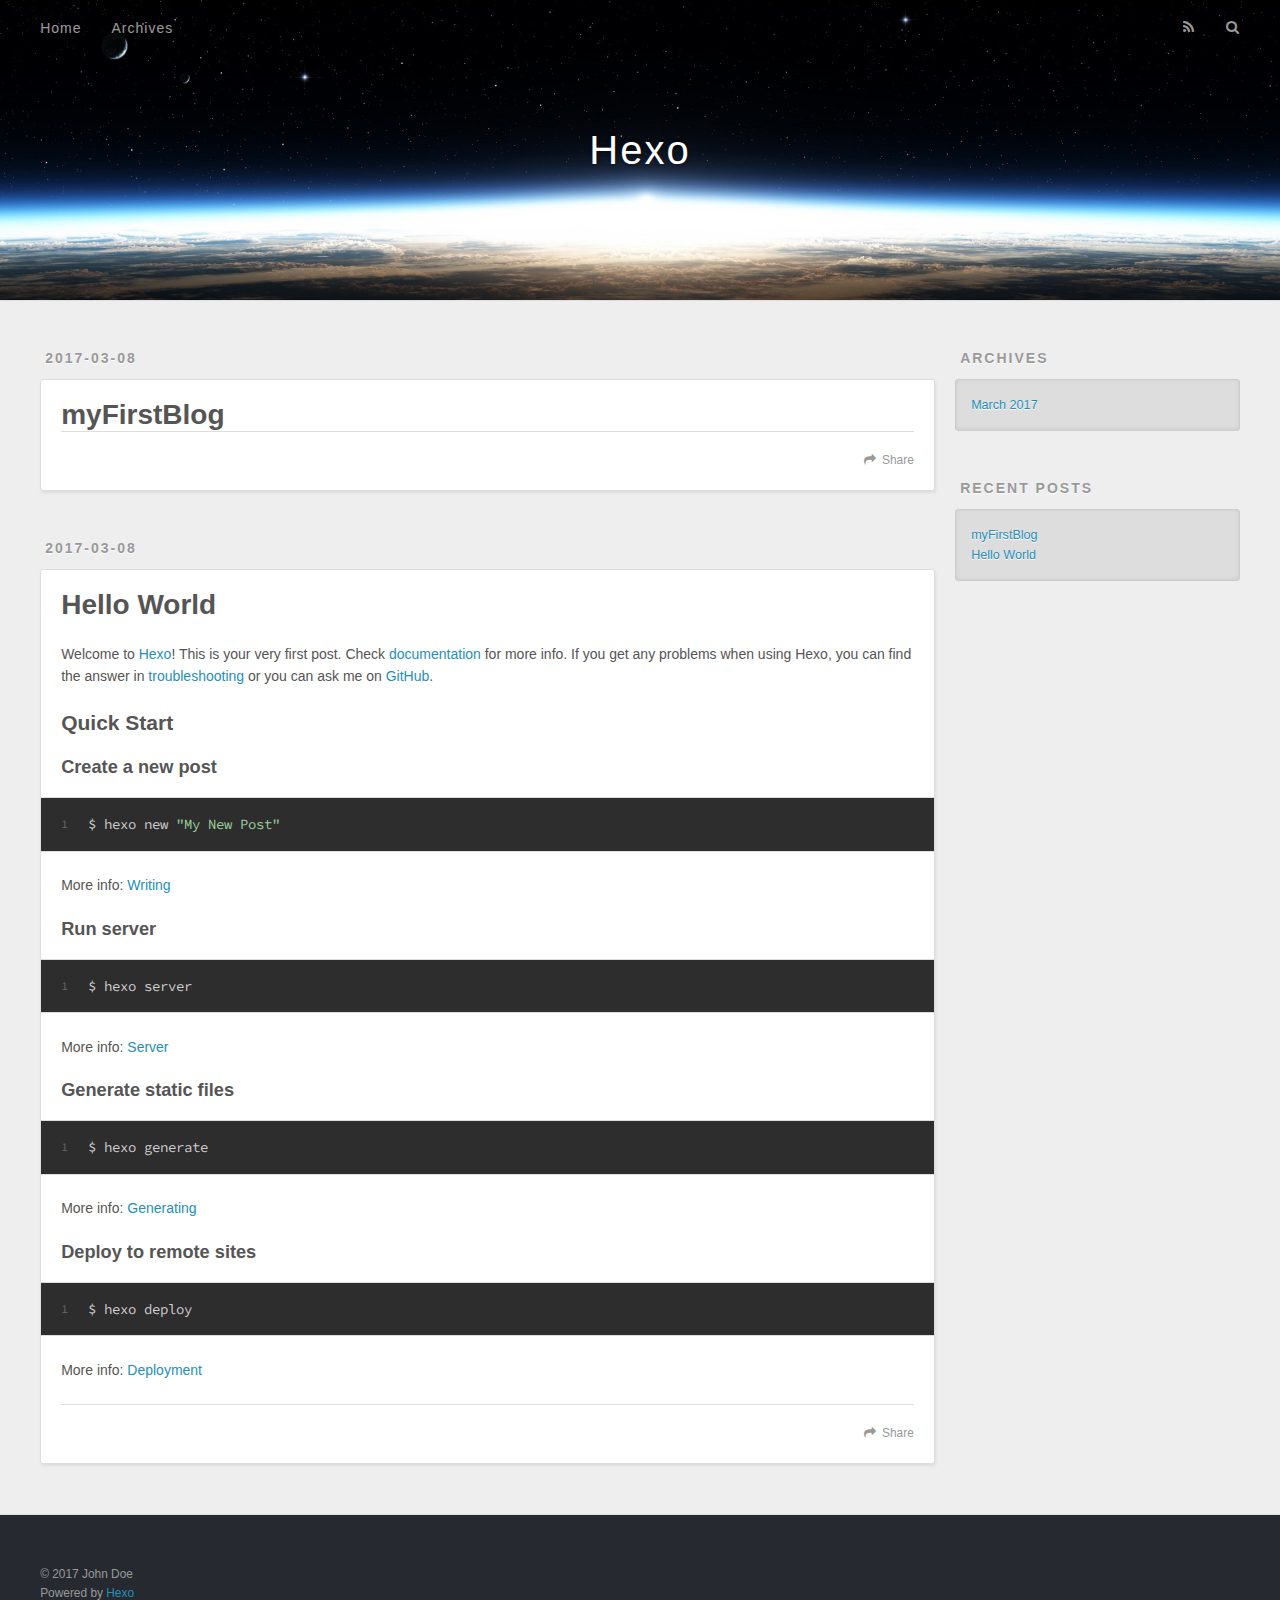
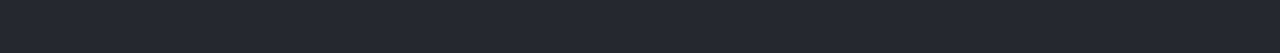
==== index.html @ d0b433f5 "Site updated: 2017-03-08 18:29:21" ====
<!DOCTYPE html>
<html>
<head>
  <meta charset="utf-8">
  
  <title>Hexo</title>
  <meta name="viewport" content="width=device-width, initial-scale=1, maximum-scale=1">
  <meta property="og:type" content="website">
<meta property="og:title" content="Hexo">
<meta property="og:url" content="http://yoursite.com/index.html">
<meta property="og:site_name" content="Hexo">
<meta name="twitter:card" content="summary">
<meta name="twitter:title" content="Hexo">
  
    <link rel="alternate" href="/atom.xml" title="Hexo" type="application/atom+xml">
  
  
    <link rel="icon" href="/favicon.png">
  
  
    <link href="//fonts.googleapis.com/css?family=Source+Code+Pro" rel="stylesheet" type="text/css">
  
  <link rel="stylesheet" href="/css/style.css">
  

</head>

<body>
  <div id="container">
    <div id="wrap">
      <header id="header">
  <div id="banner"></div>
  <div id="header-outer" class="outer">
    <div id="header-title" class="inner">
      <h1 id="logo-wrap">
        <a href="/" id="logo">Hexo</a>
      </h1>
      
    </div>
    <div id="header-inner" class="inner">
      <nav id="main-nav">
        <a id="main-nav-toggle" class="nav-icon"></a>
        
          <a class="main-nav-link" href="/">Home</a>
        
          <a class="main-nav-link" href="/archives">Archives</a>
        
      </nav>
      <nav id="sub-nav">
        
          <a id="nav-rss-link" class="nav-icon" href="/atom.xml" title="RSS Feed"></a>
        
        <a id="nav-search-btn" class="nav-icon" title="Search"></a>
      </nav>
      <div id="search-form-wrap">
        <form action="//google.com/search" method="get" accept-charset="UTF-8" class="search-form"><input type="search" name="q" results="0" class="search-form-input" placeholder="Search"><button type="submit" class="search-form-submit">&#xF002;</button><input type="hidden" name="sitesearch" value="http://yoursite.com"></form>
      </div>
    </div>
  </div>
</header>
      <div class="outer">
        <section id="main">
  
    <article id="post-myFirstBlog" class="article article-type-post" itemscope itemprop="blogPost">
  <div class="article-meta">
    <a href="/2017/03/08/myFirstBlog/" class="article-date">
  <time datetime="2017-03-08T10:22:41.000Z" itemprop="datePublished">2017-03-08</time>
</a>
    
  </div>
  <div class="article-inner">
    
    
      <header class="article-header">
        
  
    <h1 itemprop="name">
      <a class="article-title" href="/2017/03/08/myFirstBlog/">myFirstBlog</a>
    </h1>
  

      </header>
    
    <div class="article-entry" itemprop="articleBody">
      
        
      
    </div>
    <footer class="article-footer">
      <a data-url="http://yoursite.com/2017/03/08/myFirstBlog/" data-id="cj00tgfz60001g8dgs4ax71ql" class="article-share-link">Share</a>
      
      
    </footer>
  </div>
  
</article>


  
    <article id="post-hello-world" class="article article-type-post" itemscope itemprop="blogPost">
  <div class="article-meta">
    <a href="/2017/03/08/hello-world/" class="article-date">
  <time datetime="2017-03-08T10:16:15.588Z" itemprop="datePublished">2017-03-08</time>
</a>
    
  </div>
  <div class="article-inner">
    
    
      <header class="article-header">
        
  
    <h1 itemprop="name">
      <a class="article-title" href="/2017/03/08/hello-world/">Hello World</a>
    </h1>
  

      </header>
    
    <div class="article-entry" itemprop="articleBody">
      
        <p>Welcome to <a href="https://hexo.io/" target="_blank" rel="external">Hexo</a>! This is your very first post. Check <a href="https://hexo.io/docs/" target="_blank" rel="external">documentation</a> for more info. If you get any problems when using Hexo, you can find the answer in <a href="https://hexo.io/docs/troubleshooting.html" target="_blank" rel="external">troubleshooting</a> or you can ask me on <a href="https://github.com/hexojs/hexo/issues" target="_blank" rel="external">GitHub</a>.</p>
<h2 id="Quick-Start"><a href="#Quick-Start" class="headerlink" title="Quick Start"></a>Quick Start</h2><h3 id="Create-a-new-post"><a href="#Create-a-new-post" class="headerlink" title="Create a new post"></a>Create a new post</h3><figure class="highlight bash"><table><tr><td class="gutter"><pre><div class="line">1</div></pre></td><td class="code"><pre><div class="line">$ hexo new <span class="string">"My New Post"</span></div></pre></td></tr></table></figure>
<p>More info: <a href="https://hexo.io/docs/writing.html" target="_blank" rel="external">Writing</a></p>
<h3 id="Run-server"><a href="#Run-server" class="headerlink" title="Run server"></a>Run server</h3><figure class="highlight bash"><table><tr><td class="gutter"><pre><div class="line">1</div></pre></td><td class="code"><pre><div class="line">$ hexo server</div></pre></td></tr></table></figure>
<p>More info: <a href="https://hexo.io/docs/server.html" target="_blank" rel="external">Server</a></p>
<h3 id="Generate-static-files"><a href="#Generate-static-files" class="headerlink" title="Generate static files"></a>Generate static files</h3><figure class="highlight bash"><table><tr><td class="gutter"><pre><div class="line">1</div></pre></td><td class="code"><pre><div class="line">$ hexo generate</div></pre></td></tr></table></figure>
<p>More info: <a href="https://hexo.io/docs/generating.html" target="_blank" rel="external">Generating</a></p>
<h3 id="Deploy-to-remote-sites"><a href="#Deploy-to-remote-sites" class="headerlink" title="Deploy to remote sites"></a>Deploy to remote sites</h3><figure class="highlight bash"><table><tr><td class="gutter"><pre><div class="line">1</div></pre></td><td class="code"><pre><div class="line">$ hexo deploy</div></pre></td></tr></table></figure>
<p>More info: <a href="https://hexo.io/docs/deployment.html" target="_blank" rel="external">Deployment</a></p>

      
    </div>
    <footer class="article-footer">
      <a data-url="http://yoursite.com/2017/03/08/hello-world/" data-id="cj00tgfyz0000g8dgss2u18jv" class="article-share-link">Share</a>
      
      
    </footer>
  </div>
  
</article>


  

</section>
        
          <aside id="sidebar">
  
    

  
    

  
    
  
    
  <div class="widget-wrap">
    <h3 class="widget-title">Archives</h3>
    <div class="widget">
      <ul class="archive-list"><li class="archive-list-item"><a class="archive-list-link" href="/archives/2017/03/">March 2017</a></li></ul>
    </div>
  </div>


  
    
  <div class="widget-wrap">
    <h3 class="widget-title">Recent Posts</h3>
    <div class="widget">
      <ul>
        
          <li>
            <a href="/2017/03/08/myFirstBlog/">myFirstBlog</a>
          </li>
        
          <li>
            <a href="/2017/03/08/hello-world/">Hello World</a>
          </li>
        
      </ul>
    </div>
  </div>

  
</aside>
        
      </div>
      <footer id="footer">
  
  <div class="outer">
    <div id="footer-info" class="inner">
      &copy; 2017 John Doe<br>
      Powered by <a href="http://hexo.io/" target="_blank">Hexo</a>
    </div>
  </div>
</footer>
    </div>
    <nav id="mobile-nav">
  
    <a href="/" class="mobile-nav-link">Home</a>
  
    <a href="/archives" class="mobile-nav-link">Archives</a>
  
</nav>
    

<script src="//ajax.googleapis.com/ajax/libs/jquery/2.0.3/jquery.min.js"></script>


  <link rel="stylesheet" href="/fancybox/jquery.fancybox.css">
  <script src="/fancybox/jquery.fancybox.pack.js"></script>


<script src="/js/script.js"></script>

  </div>
</body>
</html>
---- css/style.css ----
body {
  width: 100%;
}
body:before,
body:after {
  content: "";
  display: table;
}
body:after {
  clear: both;
}
html,
body,
div,
span,
applet,
object,
iframe,
h1,
h2,
h3,
h4,
h5,
h6,
p,
blockquote,
pre,
a,
abbr,
acronym,
address,
big,
cite,
code,
del,
dfn,
em,
img,
ins,
kbd,
q,
s,
samp,
small,
strike,
strong,
sub,
sup,
tt,
var,
dl,
dt,
dd,
ol,
ul,
li,
fieldset,
form,
label,
legend,
table,
caption,
tbody,
tfoot,
thead,
tr,
th,
td {
  margin: 0;
  padding: 0;
  border: 0;
  outline: 0;
  font-weight: inherit;
  font-style: inherit;
  font-family: inherit;
  font-size: 100%;
  vertical-align: baseline;
}
body {
  line-height: 1;
  color: #000;
  background: #fff;
}
ol,
ul {
  list-style: none;
}
table {
  border-collapse: separate;
  border-spacing: 0;
  vertical-align: middle;
}
caption,
th,
td {
  text-align: left;
  font-weight: normal;
  vertical-align: middle;
}
a img {
  border: none;
}
input,
button {
  margin: 0;
  padding: 0;
}
input::-moz-focus-inner,
button::-moz-focus-inner {
  border: 0;
  padding: 0;
}
@font-face {
  font-family: FontAwesome;
  font-style: normal;
  font-weight: normal;
  src: url("fonts/fontawesome-webfont.eot?v=#4.0.3");
  src: url("fonts/fontawesome-webfont.eot?#iefix&v=#4.0.3") format("embedded-opentype"), url("fonts/fontawesome-webfont.woff?v=#4.0.3") format("woff"), url("fonts/fontawesome-webfont.ttf?v=#4.0.3") format("truetype"), url("fonts/fontawesome-webfont.svg#fontawesomeregular?v=#4.0.3") format("svg");
}
html,
body,
#container {
  height: 100%;
}
body {
  background: #eee;
  font: 14px "Helvetica Neue", Helvetica, Arial, sans-serif;
  -webkit-text-size-adjust: 100%;
}
.outer {
  max-width: 1220px;
  margin: 0 auto;
  padding: 0 20px;
}
.outer:before,
.outer:after {
  content: "";
  display: table;
}
.outer:after {
  clear: both;
}
.inner {
  display: inline;
  float: left;
  width: 98.33333333333333%;
  margin: 0 0.833333333333333%;
}
.left,
.alignleft {
  float: left;
}
.right,
.alignright {
  float: right;
}
.clear {
  clear: both;
}
#container {
  position: relative;
}
.mobile-nav-on {
  overflow: hidden;
}
#wrap {
  height: 100%;
  width: 100%;
  position: absolute;
  top: 0;
  left: 0;
  -webkit-transition: 0.2s ease-out;
  -moz-transition: 0.2s ease-out;
  -ms-transition: 0.2s ease-out;
  transition: 0.2s ease-out;
  z-index: 1;
  background: #eee;
}
.mobile-nav-on #wrap {
  left: 280px;
}
@media screen and (min-width: 768px) {
  #main {
    display: inline;
    float: left;
    width: 73.33333333333333%;
    margin: 0 0.833333333333333%;
  }
}
.article-date,
.article-category-link,
.archive-year,
.widget-title {
  text-decoration: none;
  text-transform: uppercase;
  letter-spacing: 2px;
  color: #999;
  margin-bottom: 1em;
  margin-left: 5px;
  line-height: 1em;
  text-shadow: 0 1px #fff;
  font-weight: bold;
}
.article-inner,
.archive-article-inner {
  background: #fff;
  -webkit-box-shadow: 1px 2px 3px #ddd;
  box-shadow: 1px 2px 3px #ddd;
  border: 1px solid #ddd;
  border-radius: 3px;
}
.article-entry h1,
.widget h1 {
  font-size: 2em;
}
.article-entry h2,
.widget h2 {
  font-size: 1.5em;
}
.article-entry h3,
.widget h3 {
  font-size: 1.3em;
}
.article-entry h4,
.widget h4 {
  font-size: 1.2em;
}
.article-entry h5,
.widget h5 {
  font-size: 1em;
}
.article-entry h6,
.widget h6 {
  font-size: 1em;
  color: #999;
}
.article-entry hr,
.widget hr {
  border: 1px dashed #ddd;
}
.article-entry strong,
.widget strong {
  font-weight: bold;
}
.article-entry em,
.widget em,
.article-entry cite,
.widget cite {
  font-style: italic;
}
.article-entry sup,
.widget sup,
.article-entry sub,
.widget sub {
  font-size: 0.75em;
  line-height: 0;
  position: relative;
  vertical-align: baseline;
}
.article-entry sup,
.widget sup {
  top: -0.5em;
}
.article-entry sub,
.widget sub {
  bottom: -0.2em;
}
.article-entry small,
.widget small {
  font-size: 0.85em;
}
.article-entry acronym,
.widget acronym,
.article-entry abbr,
.widget abbr {
  border-bottom: 1px dotted;
}
.article-entry ul,
.widget ul,
.article-entry ol,
.widget ol,
.article-entry dl,
.widget dl {
  margin: 0 20px;
  line-height: 1.6em;
}
.article-entry ul ul,
.widget ul ul,
.article-entry ol ul,
.widget ol ul,
.article-entry ul ol,
.widget ul ol,
.article-entry ol ol,
.widget ol ol {
  margin-top: 0;
  margin-bottom: 0;
}
.article-entry ul,
.widget ul {
  list-style: disc;
}
.article-entry ol,
.widget ol {
  list-style: decimal;
}
.article-entry dt,
.widget dt {
  font-weight: bold;
}
#header {
  height: 300px;
  position: relative;
  border-bottom: 1px solid #ddd;
}
#header:before,
#header:after {
  content: "";
  position: absolute;
  left: 0;
  right: 0;
  height: 40px;
}
#header:before {
  top: 0;
  background: -webkit-linear-gradient(rgba(0,0,0,0.2), transparent);
  background: -moz-linear-gradient(rgba(0,0,0,0.2), transparent);
  background: -ms-linear-gradient(rgba(0,0,0,0.2), transparent);
  background: linear-gradient(rgba(0,0,0,0.2), transparent);
}
#header:after {
  bottom: 0;
  background: -webkit-linear-gradient(transparent, rgba(0,0,0,0.2));
  background: -moz-linear-gradient(transparent, rgba(0,0,0,0.2));
  background: -ms-linear-gradient(transparent, rgba(0,0,0,0.2));
  background: linear-gradient(transparent, rgba(0,0,0,0.2));
}
#header-outer {
  height: 100%;
  position: relative;
}
#header-inner {
  position: relative;
  overflow: hidden;
}
#banner {
  position: absolute;
  top: 0;
  left: 0;
  width: 100%;
  height: 100%;
  background: url("images/banner.jpg") center #000;
  -webkit-background-size: cover;
  -moz-background-size: cover;
  background-size: cover;
  z-index: -1;
}
#header-title {
  text-align: center;
  height: 40px;
  position: absolute;
  top: 50%;
  left: 0;
  margin-top: -20px;
}
#logo,
#subtitle {
  text-decoration: none;
  color: #fff;
  font-weight: 300;
  text-shadow: 0 1px 4px rgba(0,0,0,0.3);
}
#logo {
  font-size: 40px;
  line-height: 40px;
  letter-spacing: 2px;
}
#subtitle {
  font-size: 16px;
  line-height: 16px;
  letter-spacing: 1px;
}
#subtitle-wrap {
  margin-top: 16px;
}
#main-nav {
  float: left;
  margin-left: -15px;
}
.nav-icon,
.main-nav-link {
  float: left;
  color: #fff;
  opacity: 0.6;
  text-decoration: none;
  text-shadow: 0 1px rgba(0,0,0,0.2);
  -webkit-transition: opacity 0.2s;
  -moz-transition: opacity 0.2s;
  -ms-transition: opacity 0.2s;
  transition: opacity 0.2s;
  display: block;
  padding: 20px 15px;
}
.nav-icon:hover,
.main-nav-link:hover {
  opacity: 1;
}
.nav-icon {
  font-family: FontAwesome;
  text-align: center;
  font-size: 14px;
  width: 14px;
  height: 14px;
  padding: 20px 15px;
  position: relative;
  cursor: pointer;
}
.main-nav-link {
  font-weight: 300;
  letter-spacing: 1px;
}
@media screen and (max-width: 479px) {
  .main-nav-link {
    display: none;
  }
}
#main-nav-toggle {
  display: none;
}
#main-nav-toggle:before {
  content: "\f0c9";
}
@media screen and (max-width: 479px) {
  #main-nav-toggle {
    display: block;
  }
}
#sub-nav {
  float: right;
  margin-right: -15px;
}
#nav-rss-link:before {
  content: "\f09e";
}
#nav-search-btn:before {
  content: "\f002";
}
#search-form-wrap {
  position: absolute;
  top: 15px;
  width: 150px;
  height: 30px;
  right: -150px;
  opacity: 0;
  -webkit-transition: 0.2s ease-out;
  -moz-transition: 0.2s ease-out;
  -ms-transition: 0.2s ease-out;
  transition: 0.2s ease-out;
}
#search-form-wrap.on {
  opacity: 1;
  right: 0;
}
@media screen and (max-width: 479px) {
  #search-form-wrap {
    width: 100%;
    right: -100%;
  }
}
.search-form {
  position: absolute;
  top: 0;
  left: 0;
  right: 0;
  background: #fff;
  padding: 5px 15px;
  border-radius: 15px;
  -webkit-box-shadow: 0 0 10px rgba(0,0,0,0.3);
  box-shadow: 0 0 10px rgba(0,0,0,0.3);
}
.search-form-input {
  border: none;
  background: none;
  color: #555;
  width: 100%;
  font: 13px "Helvetica Neue", Helvetica, Arial, sans-serif;
  outline: none;
}
.search-form-input::-webkit-search-results-decoration,
.search-form-input::-webkit-search-cancel-button {
  -webkit-appearance: none;
}
.search-form-submit {
  position: absolute;
  top: 50%;
  right: 10px;
  margin-top: -7px;
  font: 13px FontAwesome;
  border: none;
  background: none;
  color: #bbb;
  cursor: pointer;
}
.search-form-submit:hover,
.search-form-submit:focus {
  color: #777;
}
.article {
  margin: 50px 0;
}
.article-inner {
  overflow: hidden;
}
.article-meta:before,
.article-meta:after {
  content: "";
  display: table;
}
.article-meta:after {
  clear: both;
}
.article-date {
  float: left;
}
.article-category {
  float: left;
  line-height: 1em;
  color: #ccc;
  text-shadow: 0 1px #fff;
  margin-left: 8px;
}
.article-category:before {
  content: "\2022";
}
.article-category-link {
  margin: 0 12px 1em;
}
.article-header {
  padding: 20px 20px 0;
}
.article-title {
  text-decoration: none;
  font-size: 2em;
  font-weight: bold;
  color: #555;
  line-height: 1.1em;
  -webkit-transition: color 0.2s;
  -moz-transition: color 0.2s;
  -ms-transition: color 0.2s;
  transition: color 0.2s;
}
a.article-title:hover {
  color: #258fb8;
}
.article-entry {
  color: #555;
  padding: 0 20px;
}
.article-entry:before,
.article-entry:after {
  content: "";
  display: table;
}
.article-entry:after {
  clear: both;
}
.article-entry p,
.article-entry table {
  line-height: 1.6em;
  margin: 1.6em 0;
}
.article-entry h1,
.article-entry h2,
.article-entry h3,
.article-entry h4,
.article-entry h5,
.article-entry h6 {
  font-weight: bold;
}
.article-entry h1,
.article-entry h2,
.article-entry h3,
.article-entry h4,
.article-entry h5,
.article-entry h6 {
  line-height: 1.1em;
  margin: 1.1em 0;
}
.article-entry a {
  color: #258fb8;
  text-decoration: none;
}
.article-entry a:hover {
  text-decoration: underline;
}
.article-entry ul,
.article-entry ol,
.article-entry dl {
  margin-top: 1.6em;
  margin-bottom: 1.6em;
}
.article-entry img,
.article-entry video {
  max-width: 100%;
  height: auto;
  display: block;
  margin: auto;
}
.article-entry iframe {
  border: none;
}
.article-entry table {
  width: 100%;
  border-collapse: collapse;
  border-spacing: 0;
}
.article-entry th {
  font-weight: bold;
  border-bottom: 3px solid #ddd;
  padding-bottom: 0.5em;
}
.article-entry td {
  border-bottom: 1px solid #ddd;
  padding: 10px 0;
}
.article-entry blockquote {
  font-family: Georgia, "Times New Roman", serif;
  font-size: 1.4em;
  margin: 1.6em 20px;
  text-align: center;
}
.article-entry blockquote footer {
  font-size: 14px;
  margin: 1.6em 0;
  font-family: "Helvetica Neue", Helvetica, Arial, sans-serif;
}
.article-entry blockquote footer cite:before {
  content: "—";
  padding: 0 0.5em;
}
.article-entry .pullquote {
  text-align: left;
  width: 45%;
  margin: 0;
}
.article-entry .pullquote.left {
  margin-left: 0.5em;
  margin-right: 1em;
}
.article-entry .pullquote.right {
  margin-right: 0.5em;
  margin-left: 1em;
}
.article-entry .caption {
  color: #999;
  display: block;
  font-size: 0.9em;
  margin-top: 0.5em;
  position: relative;
  text-align: center;
}
.article-entry .video-container {
  position: relative;
  padding-top: 56.25%;
  height: 0;
  overflow: hidden;
}
.article-entry .video-container iframe,
.article-entry .video-container object,
.article-entry .video-container embed {
  position: absolute;
  top: 0;
  left: 0;
  width: 100%;
  height: 100%;
  margin-top: 0;
}
.article-more-link a {
  display: inline-block;
  line-height: 1em;
  padding: 6px 15px;
  border-radius: 15px;
  background: #eee;
  color: #999;
  text-shadow: 0 1px #fff;
  text-decoration: none;
}
.article-more-link a:hover {
  background: #258fb8;
  color: #fff;
  text-decoration: none;
  text-shadow: 0 1px #1e7293;
}
.article-footer {
  font-size: 0.85em;
  line-height: 1.6em;
  border-top: 1px solid #ddd;
  padding-top: 1.6em;
  margin: 0 20px 20px;
}
.article-footer:before,
.article-footer:after {
  content: "";
  display: table;
}
.article-footer:after {
  clear: both;
}
.article-footer a {
  color: #999;
  text-decoration: none;
}
.article-footer a:hover {
  color: #555;
}
.article-tag-list-item {
  float: left;
  margin-right: 10px;
}
.article-tag-list-link:before {
  content: "#";
}
.article-comment-link {
  float: right;
}
.article-comment-link:before {
  content: "\f075";
  font-family: FontAwesome;
  padding-right: 8px;
}
.article-share-link {
  cursor: pointer;
  float: right;
  margin-left: 20px;
}
.article-share-link:before {
  content: "\f064";
  font-family: FontAwesome;
  padding-right: 6px;
}
#article-nav {
  position: relative;
}
#article-nav:before,
#article-nav:after {
  content: "";
  display: table;
}
#article-nav:after {
  clear: both;
}
@media screen and (min-width: 768px) {
  #article-nav {
    margin: 50px 0;
  }
  #article-nav:before {
    width: 8px;
    height: 8px;
    position: absolute;
    top: 50%;
    left: 50%;
    margin-top: -4px;
    margin-left: -4px;
    content: "";
    border-radius: 50%;
    background: #ddd;
    -webkit-box-shadow: 0 1px 2px #fff;
    box-shadow: 0 1px 2px #fff;
  }
}
.article-nav-link-wrap {
  text-decoration: none;
  text-shadow: 0 1px #fff;
  color: #999;
  -webkit-box-sizing: border-box;
  -moz-box-sizing: border-box;
  box-sizing: border-box;
  margin-top: 50px;
  text-align: center;
  display: block;
}
.article-nav-link-wrap:hover {
  color: #555;
}
@media screen and (min-width: 768px) {
  .article-nav-link-wrap {
    width: 50%;
    margin-top: 0;
  }
}
@media screen and (min-width: 768px) {
  #article-nav-newer {
    float: left;
    text-align: right;
    padding-right: 20px;
  }
}
@media screen and (min-width: 768px) {
  #article-nav-older {
    float: right;
    text-align: left;
    padding-left: 20px;
  }
}
.article-nav-caption {
  text-transform: uppercase;
  letter-spacing: 2px;
  color: #ddd;
  line-height: 1em;
  font-weight: bold;
}
#article-nav-newer .article-nav-caption {
  margin-right: -2px;
}
.article-nav-title {
  font-size: 0.85em;
  line-height: 1.6em;
  margin-top: 0.5em;
}
.article-share-box {
  position: absolute;
  display: none;
  background: #fff;
  -webkit-box-shadow: 1px 2px 10px rgba(0,0,0,0.2);
  box-shadow: 1px 2px 10px rgba(0,0,0,0.2);
  border-radius: 3px;
  margin-left: -145px;
  overflow: hidden;
  z-index: 1;
}
.article-share-box.on {
  display: block;
}
.article-share-input {
  width: 100%;
  background: none;
  -webkit-box-sizing: border-box;
  -moz-box-sizing: border-box;
  box-sizing: border-box;
  font: 14px "Helvetica Neue", Helvetica, Arial, sans-serif;
  padding: 0 15px;
  color: #555;
  outline: none;
  border: 1px solid #ddd;
  border-radius: 3px 3px 0 0;
  height: 36px;
  line-height: 36px;
}
.article-share-links {
  background: #eee;
}
.article-share-links:before,
.article-share-links:after {
  content: "";
  display: table;
}
.article-share-links:after {
  clear: both;
}
.article-share-twitter,
.article-share-facebook,
.article-share-pinterest,
.article-share-google {
  width: 50px;
  height: 36px;
  display: block;
  float: left;
  position: relative;
  color: #999;
  text-shadow: 0 1px #fff;
}
.article-share-twitter:before,
.article-share-facebook:before,
.article-share-pinterest:before,
.article-share-google:before {
  font-size: 20px;
  font-family: FontAwesome;
  width: 20px;
  height: 20px;
  position: absolute;
  top: 50%;
  left: 50%;
  margin-top: -10px;
  margin-left: -10px;
  text-align: center;
}
.article-share-twitter:hover,
.article-share-facebook:hover,
.article-share-pinterest:hover,
.article-share-google:hover {
  color: #fff;
}
.article-share-twitter:before {
  content: "\f099";
}
.article-share-twitter:hover {
  background: #00aced;
  text-shadow: 0 1px #008abe;
}
.article-share-facebook:before {
  content: "\f09a";
}
.article-share-facebook:hover {
  background: #3b5998;
  text-shadow: 0 1px #2f477a;
}
.article-share-pinterest:before {
  content: "\f0d2";
}
.article-share-pinterest:hover {
  background: #cb2027;
  text-shadow: 0 1px #a21a1f;
}
.article-share-google:before {
  content: "\f0d5";
}
.article-share-google:hover {
  background: #dd4b39;
  text-shadow: 0 1px #be3221;
}
.article-gallery {
  background: #000;
  position: relative;
}
.article-gallery-photos {
  position: relative;
  overflow: hidden;
}
.article-gallery-img {
  display: none;
  max-width: 100%;
}
.article-gallery-img:first-child {
  display: block;
}
.article-gallery-img.loaded {
  position: absolute;
  display: block;
}
.article-gallery-img img {
  display: block;
  max-width: 100%;
  margin: 0 auto;
}
#comments {
  background: #fff;
  -webkit-box-shadow: 1px 2px 3px #ddd;
  box-shadow: 1px 2px 3px #ddd;
  padding: 20px;
  border: 1px solid #ddd;
  border-radius: 3px;
  margin: 50px 0;
}
#comments a {
  color: #258fb8;
}
.archives-wrap {
  margin: 50px 0;
}
.archives:before,
.archives:after {
  content: "";
  display: table;
}
.archives:after {
  clear: both;
}
.archive-year-wrap {
  margin-bottom: 1em;
}
.archives {
  -webkit-column-gap: 10px;
  -moz-column-gap: 10px;
  column-gap: 10px;
}
@media screen and (min-width: 480px) and (max-width: 767px) {
  .archives {
    -webkit-column-count: 2;
    -moz-column-count: 2;
    column-count: 2;
  }
}
@media screen and (min-width: 768px) {
  .archives {
    -webkit-column-count: 3;
    -moz-column-count: 3;
    column-count: 3;
  }
}
.archive-article {
  -webkit-column-break-inside: avoid;
  page-break-inside: avoid;
  overflow: hidden;
  break-inside: avoid-column;
}
.archive-article-inner {
  padding: 10px;
  margin-bottom: 15px;
}
.archive-article-title {
  text-decoration: none;
  font-weight: bold;
  color: #555;
  -webkit-transition: color 0.2s;
  -moz-transition: color 0.2s;
  -ms-transition: color 0.2s;
  transition: color 0.2s;
  line-height: 1.6em;
}
.archive-article-title:hover {
  color: #258fb8;
}
.archive-article-footer {
  margin-top: 1em;
}
.archive-article-date {
  color: #999;
  text-decoration: none;
  font-size: 0.85em;
  line-height: 1em;
  margin-bottom: 0.5em;
  display: block;
}
#page-nav {
  margin: 50px auto;
  background: #fff;
  -webkit-box-shadow: 1px 2px 3px #ddd;
  box-shadow: 1px 2px 3px #ddd;
  border: 1px solid #ddd;
  border-radius: 3px;
  text-align: center;
  color: #999;
  overflow: hidden;
}
#page-nav:before,
#page-nav:after {
  content: "";
  display: table;
}
#page-nav:after {
  clear: both;
}
#page-nav a,
#page-nav span {
  padding: 10px 20px;
  line-height: 1;
  height: 2ex;
}
#page-nav a {
  color: #999;
  text-decoration: none;
}
#page-nav a:hover {
  background: #999;
  color: #fff;
}
#page-nav .prev {
  float: left;
}
#page-nav .next {
  float: right;
}
#page-nav .page-number {
  display: inline-block;
}
@media screen and (max-width: 479px) {
  #page-nav .page-number {
    display: none;
  }
}
#page-nav .current {
  color: #555;
  font-weight: bold;
}
#page-nav .space {
  color: #ddd;
}
#footer {
  background: #262a30;
  padding: 50px 0;
  border-top: 1px solid #ddd;
  color: #999;
}
#footer a {
  color: #258fb8;
  text-decoration: none;
}
#footer a:hover {
  text-decoration: underline;
}
#footer-info {
  line-height: 1.6em;
  font-size: 0.85em;
}
.article-entry pre,
.article-entry .highlight {
  background: #2d2d2d;
  margin: 0 -20px;
  padding: 15px 20px;
  border-style: solid;
  border-color: #ddd;
  border-width: 1px 0;
  overflow: auto;
  color: #ccc;
  line-height: 22.400000000000002px;
}
.article-entry .highlight .gutter pre,
.article-entry .gist .gist-file .gist-data .line-numbers {
  color: #666;
  font-size: 0.85em;
}
.article-entry pre,
.article-entry code {
  font-family: "Source Code Pro", Consolas, Monaco, Menlo, Consolas, monospace;
}
.article-entry code {
  background: #eee;
  text-shadow: 0 1px #fff;
  padding: 0 0.3em;
}
.article-entry pre code {
  background: none;
  text-shadow: none;
  padding: 0;
}
.article-entry .highlight pre {
  border: none;
  margin: 0;
  padding: 0;
}
.article-entry .highlight table {
  margin: 0;
  width: auto;
}
.article-entry .highlight td {
  border: none;
  padding: 0;
}
.article-entry .highlight figcaption {
  font-size: 0.85em;
  color: #999;
  line-height: 1em;
  margin-bottom: 1em;
}
.article-entry .highlight figcaption:before,
.article-entry .highlight figcaption:after {
  content: "";
  display: table;
}
.article-entry .highlight figcaption:after {
  clear: both;
}
.article-entry .highlight figcaption a {
  float: right;
}
.article-entry .highlight .gutter pre {
  text-align: right;
  padding-right: 20px;
}
.article-entry .highlight .line {
  height: 22.400000000000002px;
}
.article-entry .highlight .line.marked {
  background: #515151;
}
.article-entry .gist {
  margin: 0 -20px;
  border-style: solid;
  border-color: #ddd;
  border-width: 1px 0;
  background: #2d2d2d;
  padding: 15px 20px 15px 0;
}
.article-entry .gist .gist-file {
  border: none;
  font-family: "Source Code Pro", Consolas, Monaco, Menlo, Consolas, monospace;
  margin: 0;
}
.article-entry .gist .gist-file .gist-data {
  background: none;
  border: none;
}
.article-entry .gist .gist-file .gist-data .line-numbers {
  background: none;
  border: none;
  padding: 0 20px 0 0;
}
.article-entry .gist .gist-file .gist-data .line-data {
  padding: 0 !important;
}
.article-entry .gist .gist-file .highlight {
  margin: 0;
  padding: 0;
  border: none;
}
.article-entry .gist .gist-file .gist-meta {
  background: #2d2d2d;
  color: #999;
  font: 0.85em "Helvetica Neue", Helvetica, Arial, sans-serif;
  text-shadow: 0 0;
  padding: 0;
  margin-top: 1em;
  margin-left: 20px;
}
.article-entry .gist .gist-file .gist-meta a {
  color: #258fb8;
  font-weight: normal;
}
.article-entry .gist .gist-file .gist-meta a:hover {
  text-decoration: underline;
}
pre .comment,
pre .title {
  color: #999;
}
pre .variable,
pre .attribute,
pre .tag,
pre .regexp,
pre .ruby .constant,
pre .xml .tag .title,
pre .xml .pi,
pre .xml .doctype,
pre .html .doctype,
pre .css .id,
pre .css .class,
pre .css .pseudo {
  color: #f2777a;
}
pre .number,
pre .preprocessor,
pre .built_in,
pre .literal,
pre .params,
pre .constant {
  color: #f99157;
}
pre .class,
pre .ruby .class .title,
pre .css .rules .attribute {
  color: #9c9;
}
pre .string,
pre .value,
pre .inheritance,
pre .header,
pre .ruby .symbol,
pre .xml .cdata {
  color: #9c9;
}
pre .css .hexcolor {
  color: #6cc;
}
pre .function,
pre .python .decorator,
pre .python .title,
pre .ruby .function .title,
pre .ruby .title .keyword,
pre .perl .sub,
pre .javascript .title,
pre .coffeescript .title {
  color: #69c;
}
pre .keyword,
pre .javascript .function {
  color: #c9c;
}
@media screen and (max-width: 479px) {
  #mobile-nav {
    position: absolute;
    top: 0;
    left: 0;
    width: 280px;
    height: 100%;
    background: #191919;
    border-right: 1px solid #fff;
  }
}
@media screen and (max-width: 479px) {
  .mobile-nav-link {
    display: block;
    color: #999;
    text-decoration: none;
    padding: 15px 20px;
    font-weight: bold;
  }
  .mobile-nav-link:hover {
    color: #fff;
  }
}
@media screen and (min-width: 768px) {
  #sidebar {
    display: inline;
    float: left;
    width: 23.333333333333332%;
    margin: 0 0.833333333333333%;
  }
}
.widget-wrap {
  margin: 50px 0;
}
.widget {
  color: #777;
  text-shadow: 0 1px #fff;
  background: #ddd;
  -webkit-box-shadow: 0 -1px 4px #ccc inset;
  box-shadow: 0 -1px 4px #ccc inset;
  border: 1px solid #ccc;
  padding: 15px;
  border-radius: 3px;
}
.widget a {
  color: #258fb8;
  text-decoration: none;
}
.widget a:hover {
  text-decoration: underline;
}
.widget ul ul,
.widget ol ul,
.widget dl ul,
.widget ul ol,
.widget ol ol,
.widget dl ol,
.widget ul dl,
.widget ol dl,
.widget dl dl {
  margin-left: 15px;
  list-style: disc;
}
.widget {
  line-height: 1.6em;
  word-wrap: break-word;
  font-size: 0.9em;
}
.widget ul,
.widget ol {
  list-style: none;
  margin: 0;
}
.widget ul ul,
.widget ol ul,
.widget ul ol,
.widget ol ol {
  margin: 0 20px;
}
.widget ul ul,
.widget ol ul {
  list-style: disc;
}
.widget ul ol,
.widget ol ol {
  list-style: decimal;
}
.category-list-count,
.tag-list-count,
.archive-list-count {
  padding-left: 5px;
  color: #999;
  font-size: 0.85em;
}
.category-list-count:before,
.tag-list-count:before,
.archive-list-count:before {
  content: "(";
}
.category-list-count:after,
.tag-list-count:after,
.archive-list-count:after {
  content: ")";
}
.tagcloud a {
  margin-right: 5px;
  display: inline-block;
}
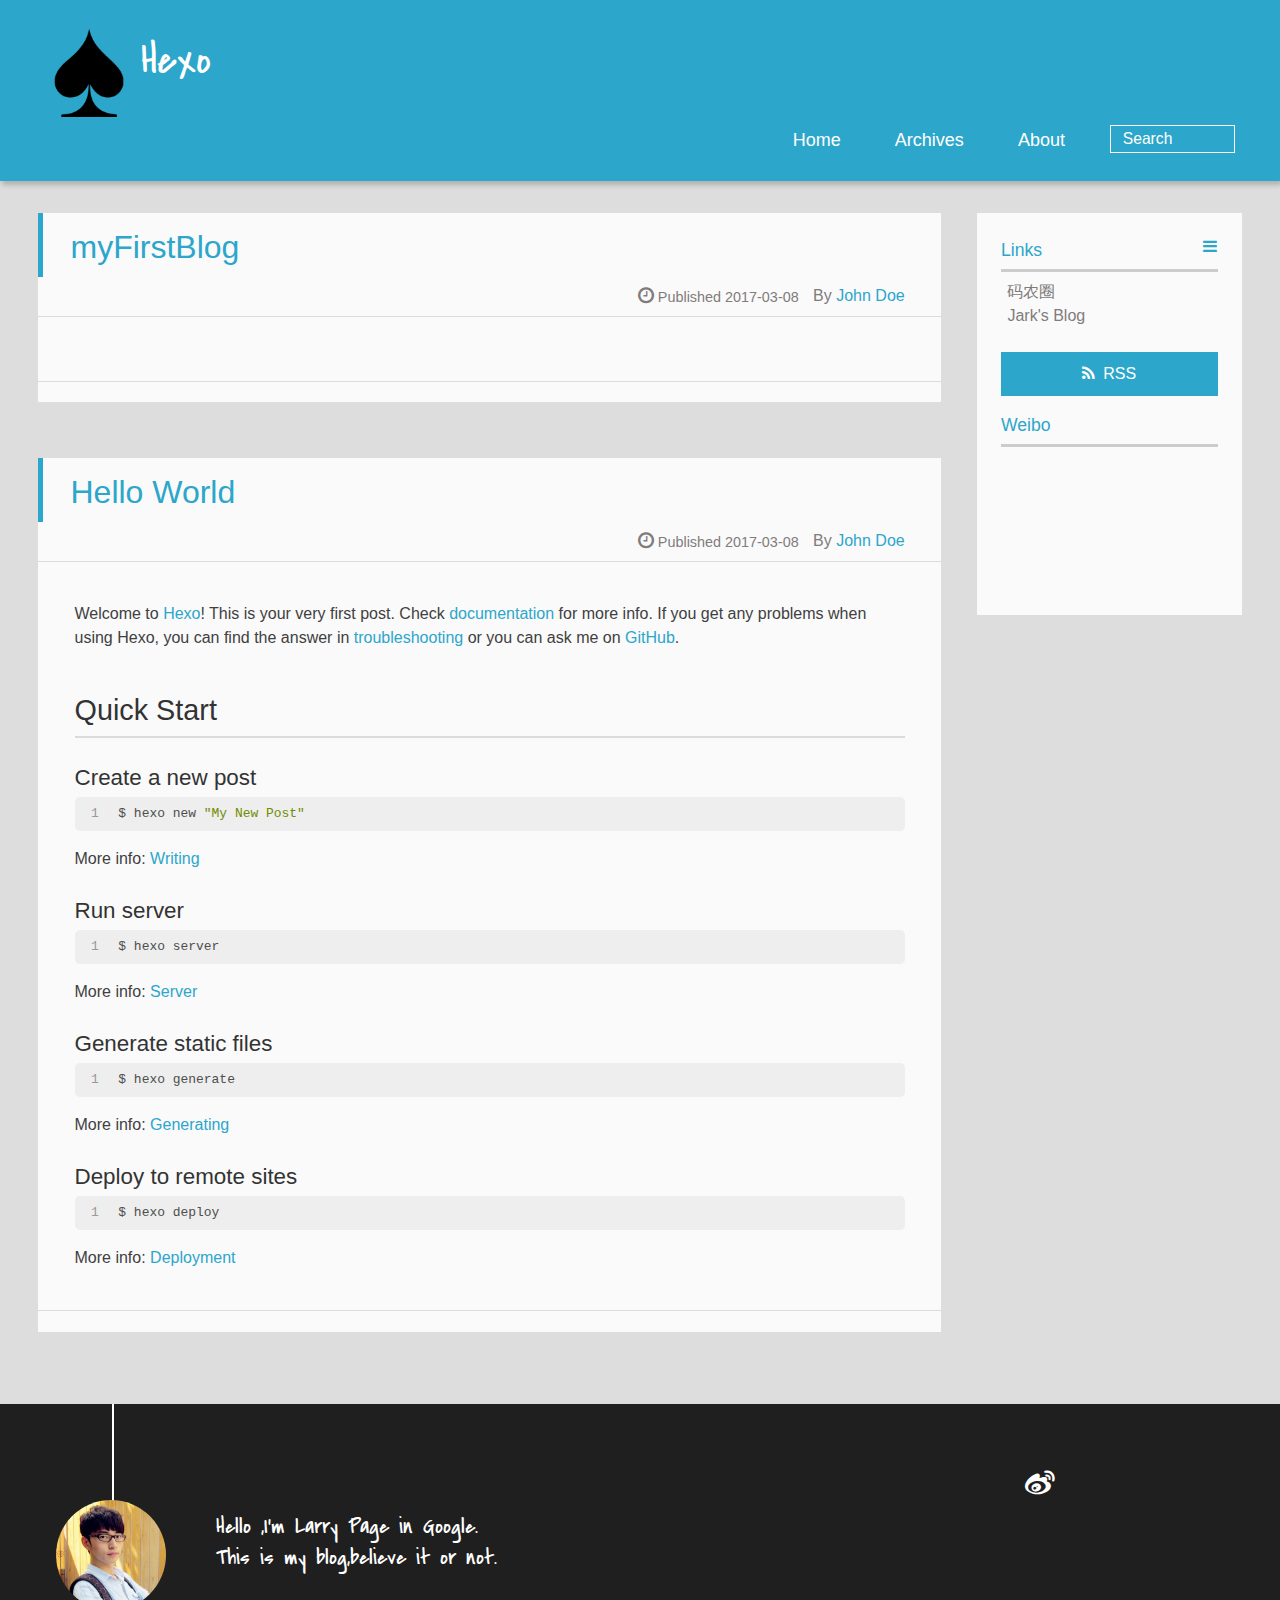
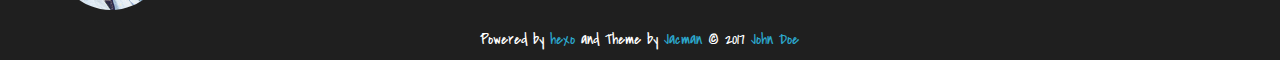
==== commit f2d6c192: "Site updated: 2017-03-09 07:23:38" ====
--- a/index.html
+++ b/index.html
@@ -1,124 +1,145 @@
-<!DOCTYPE html>
-<html>
+
+ <!DOCTYPE HTML>
+<html >
 <head>
-  <meta charset="utf-8">
-  
-  <title>Hexo</title>
-  <meta name="viewport" content="width=device-width, initial-scale=1, maximum-scale=1">
-  <meta property="og:type" content="website">
+  <meta charset="UTF-8">
+  
+    <title>Hexo</title>
+    <meta name="viewport" content="width=device-width, initial-scale=1,user-scalable=no">
+    
+    <meta name="author" content="John Doe">
+    
+
+    
+    <meta property="og:type" content="website">
 <meta property="og:title" content="Hexo">
 <meta property="og:url" content="http://yoursite.com/index.html">
 <meta property="og:site_name" content="Hexo">
 <meta name="twitter:card" content="summary">
 <meta name="twitter:title" content="Hexo">
-  
-    <link rel="alternate" href="/atom.xml" title="Hexo" type="application/atom+xml">
-  
-  
-    <link rel="icon" href="/favicon.png">
-  
-  
-    <link href="//fonts.googleapis.com/css?family=Source+Code+Pro" rel="stylesheet" type="text/css">
-  
-  <link rel="stylesheet" href="/css/style.css">
-  
-
+
+    
+    <link rel="alternative" href="/atom.xml" title="Hexo" type="application/atom+xml">
+    
+    
+    <link rel="icon" href="/img/favicon.ico">
+    
+    
+    <link rel="apple-touch-icon" href="/img/jacman.jpg">
+    <link rel="apple-touch-icon-precomposed" href="/img/jacman.jpg">
+    
+    <link rel="stylesheet" href="/css/style.css">
 </head>
 
-<body>
-  <div id="container">
-    <div id="wrap">
-      <header id="header">
-  <div id="banner"></div>
-  <div id="header-outer" class="outer">
-    <div id="header-title" class="inner">
-      <h1 id="logo-wrap">
-        <a href="/" id="logo">Hexo</a>
-      </h1>
+  <body>
+    <header>
       
+<div>
+		
+			<div id="imglogo">
+				<a href="/"><img src="/img/logo.png" alt="Hexo" title="Hexo"/></a>
+			</div>
+			
+			<div id="textlogo">
+				<h1 class="site-name"><a href="/" title="Hexo">Hexo</a></h1>
+				<h2 class="blog-motto"></h2>
+			</div>
+			<div class="navbar"><a class="navbutton navmobile" href="#" title="Menu">
+			</a></div>
+			<nav class="animated">
+				<ul>
+					<ul>
+					 
+						<li><a href="/">Home</a></li>
+					
+						<li><a href="/archives">Archives</a></li>
+					
+						<li><a href="/about">About</a></li>
+					
+					<li>
+ 					
+					<form class="search" action="//google.com/search" method="get" accept-charset="utf-8">
+						<label>Search</label>
+						<input type="search" id="search" name="q" autocomplete="off" maxlength="20" placeholder="Search" />
+						<input type="hidden" name="q" value="site:yoursite.com">
+					</form>
+					
+					</li>
+				</ul>
+			</nav>			
+</div>
+    </header>
+    <div id="container">
+      <div id="main">
+
+   
+    
+    <article class="post-expand post" itemprop="articleBody"> 
+        <header class="article-info clearfix">
+  <h1 itemprop="name">
+    
+      <a href="/2017/03/08/myFirstBlog/" title="myFirstBlog" itemprop="url">myFirstBlog</a>
+  </h1>
+  <p class="article-author">By
+       
+		<a href="/about" title="John Doe" target="_blank" itemprop="author">John Doe</a>
+		
+  <p class="article-time">
+    <time datetime="2017-03-08T10:22:41.000Z" itemprop="datePublished"> Published 2017-03-08</time>
+    
+  </p>
+</header>
+    <div class="article-content">
+        
+        
+        
+        
+        <p class="article-more-link">
+          
+       </p>
     </div>
-    <div id="header-inner" class="inner">
-      <nav id="main-nav">
-        <a id="main-nav-toggle" class="nav-icon"></a>
-        
-          <a class="main-nav-link" href="/">Home</a>
-        
-          <a class="main-nav-link" href="/archives">Archives</a>
-        
-      </nav>
-      <nav id="sub-nav">
-        
-          <a id="nav-rss-link" class="nav-icon" href="/atom.xml" title="RSS Feed"></a>
-        
-        <a id="nav-search-btn" class="nav-icon" title="Search"></a>
-      </nav>
-      <div id="search-form-wrap">
-        <form action="//google.com/search" method="get" accept-charset="UTF-8" class="search-form"><input type="search" name="q" results="0" class="search-form-input" placeholder="Search"><button type="submit" class="search-form-submit">&#xF002;</button><input type="hidden" name="sitesearch" value="http://yoursite.com"></form>
-      </div>
-    </div>
-  </div>
+    <footer class="article-footer clearfix">
+<div class="article-catetags">
+
+
+</div>
+
+
+
+
+<div class="comments-count">
+	
+</div>
+
+</footer>
+
+
+    </article>
+
+
+
+
+
+
+   
+    
+    <article class="post-expand post" itemprop="articleBody"> 
+        <header class="article-info clearfix">
+  <h1 itemprop="name">
+    
+      <a href="/2017/03/08/hello-world/" title="Hello World" itemprop="url">Hello World</a>
+  </h1>
+  <p class="article-author">By
+       
+		<a href="/about" title="John Doe" target="_blank" itemprop="author">John Doe</a>
+		
+  <p class="article-time">
+    <time datetime="2017-03-08T10:16:15.588Z" itemprop="datePublished"> Published 2017-03-08</time>
+    
+  </p>
 </header>
-      <div class="outer">
-        <section id="main">
-  
-    <article id="post-myFirstBlog" class="article article-type-post" itemscope itemprop="blogPost">
-  <div class="article-meta">
-    <a href="/2017/03/08/myFirstBlog/" class="article-date">
-  <time datetime="2017-03-08T10:22:41.000Z" itemprop="datePublished">2017-03-08</time>
-</a>
-    
-  </div>
-  <div class="article-inner">
-    
-    
-      <header class="article-header">
-        
-  
-    <h1 itemprop="name">
-      <a class="article-title" href="/2017/03/08/myFirstBlog/">myFirstBlog</a>
-    </h1>
-  
-
-      </header>
-    
-    <div class="article-entry" itemprop="articleBody">
-      
-        
-      
-    </div>
-    <footer class="article-footer">
-      <a data-url="http://yoursite.com/2017/03/08/myFirstBlog/" data-id="cj00tgfz60001g8dgs4ax71ql" class="article-share-link">Share</a>
-      
-      
-    </footer>
-  </div>
-  
-</article>
-
-
-  
-    <article id="post-hello-world" class="article article-type-post" itemscope itemprop="blogPost">
-  <div class="article-meta">
-    <a href="/2017/03/08/hello-world/" class="article-date">
-  <time datetime="2017-03-08T10:16:15.588Z" itemprop="datePublished">2017-03-08</time>
-</a>
-    
-  </div>
-  <div class="article-inner">
-    
-    
-      <header class="article-header">
-        
-  
-    <h1 itemprop="name">
-      <a class="article-title" href="/2017/03/08/hello-world/">Hello World</a>
-    </h1>
-  
-
-      </header>
-    
-    <div class="article-entry" itemprop="articleBody">
-      
+    <div class="article-content">
+        
         <p>Welcome to <a href="https://hexo.io/" target="_blank" rel="external">Hexo</a>! This is your very first post. Check <a href="https://hexo.io/docs/" target="_blank" rel="external">documentation</a> for more info. If you get any problems when using Hexo, you can find the answer in <a href="https://hexo.io/docs/troubleshooting.html" target="_blank" rel="external">troubleshooting</a> or you can ask me on <a href="https://github.com/hexojs/hexo/issues" target="_blank" rel="external">GitHub</a>.</p>
 <h2 id="Quick-Start"><a href="#Quick-Start" class="headerlink" title="Quick Start"></a>Quick Start</h2><h3 id="Create-a-new-post"><a href="#Create-a-new-post" class="headerlink" title="Create a new post"></a>Create a new post</h3><figure class="highlight bash"><table><tr><td class="gutter"><pre><div class="line">1</div></pre></td><td class="code"><pre><div class="line">$ hexo new <span class="string">"My New Post"</span></div></pre></td></tr></table></figure>
 <p>More info: <a href="https://hexo.io/docs/writing.html" target="_blank" rel="external">Writing</a></p>
@@ -129,92 +150,242 @@
 <h3 id="Deploy-to-remote-sites"><a href="#Deploy-to-remote-sites" class="headerlink" title="Deploy to remote sites"></a>Deploy to remote sites</h3><figure class="highlight bash"><table><tr><td class="gutter"><pre><div class="line">1</div></pre></td><td class="code"><pre><div class="line">$ hexo deploy</div></pre></td></tr></table></figure>
 <p>More info: <a href="https://hexo.io/docs/deployment.html" target="_blank" rel="external">Deployment</a></p>
 
-      
+        
+        
+        <p class="article-more-link">
+          
+       </p>
     </div>
-    <footer class="article-footer">
-      <a data-url="http://yoursite.com/2017/03/08/hello-world/" data-id="cj00tgfyz0000g8dgss2u18jv" class="article-share-link">Share</a>
-      
-      
-    </footer>
-  </div>
-  
-</article>
-
-
-  
-
-</section>
-        
-          <aside id="sidebar">
-  
-    
-
-  
-    
-
-  
-    
-  
-    
-  <div class="widget-wrap">
-    <h3 class="widget-title">Archives</h3>
-    <div class="widget">
-      <ul class="archive-list"><li class="archive-list-item"><a class="archive-list-link" href="/archives/2017/03/">March 2017</a></li></ul>
+    <footer class="article-footer clearfix">
+<div class="article-catetags">
+
+
+</div>
+
+
+
+
+<div class="comments-count">
+	
+</div>
+
+</footer>
+
+
+    </article>
+
+
+
+
+
+
+
+</div>
+      <div class="openaside"><a class="navbutton" href="#" title="Show Sidebar"></a></div>
+
+<div id="asidepart">
+<div class="closeaside"><a class="closebutton" href="#" title="Hide Sidebar"></a></div>
+<aside class="clearfix">
+
+  
+
+
+  
+
+  
+
+  <div class="linkslist">
+  <p class="asidetitle">Links</p>
+    <ul>
+        
+          <li>
+            
+            	<a href="https://coderq.com" target="_blank" title="一个面向程序员交流分享的新一代社区">码农圈</a>
+            
+          </li>
+        
+          <li>
+            
+            	<a href="http://wuchong.me" target="_blank" title="Jark&#39;s Blog">Jark&#39;s Blog</a>
+            
+          </li>
+        
+    </ul>
+</div>
+
+  
+
+
+  <div class="rsspart">
+	<a href="/atom.xml" target="_blank" title="rss">RSS</a>
+</div>
+
+  <div class="weiboshow">
+  <p class="asidetitle">Weibo</p>
+    <iframe width="100%" height="119" class="share_self"  frameborder="0" scrolling="no" src="http://widget.weibo.com/weiboshow/index.php?language=&width=0&height=119&fansRow=2&ptype=1&speed=0&skin=9&isTitle=1&noborder=1&isWeibo=0&isFans=0&uid=null&verifier=b3593ceb&dpc=1"></iframe>
+</div>
+
+
+</aside>
+</div>
     </div>
-  </div>
-
-
-  
-    
-  <div class="widget-wrap">
-    <h3 class="widget-title">Recent Posts</h3>
-    <div class="widget">
-      <ul>
-        
-          <li>
-            <a href="/2017/03/08/myFirstBlog/">myFirstBlog</a>
-          </li>
-        
-          <li>
-            <a href="/2017/03/08/hello-world/">Hello World</a>
-          </li>
-        
-      </ul>
-    </div>
-  </div>
-
-  
-</aside>
-        
-      </div>
-      <footer id="footer">
-  
-  <div class="outer">
-    <div id="footer-info" class="inner">
-      &copy; 2017 John Doe<br>
-      Powered by <a href="http://hexo.io/" target="_blank">Hexo</a>
-    </div>
-  </div>
+    <footer><div id="footer" >
+	
+	<div class="line">
+		<span></span>
+		<div class="author"></div>
+	</div>
+	
+	
+	<section class="info">
+		<p> Hello ,I&#39;m Larry Page in Google. <br/>
+			This is my blog,believe it or not.</p>
+	</section>
+	 
+	<div class="social-font" class="clearfix">
+		
+		<a href="http://weibo.com/2176287895" target="_blank" class="icon-weibo" title="微博"></a>
+		
+		
+		
+		
+		
+		
+		
+		
+		
+		
+	</div>
+			
+		
+
+		<p class="copyright">
+		Powered by <a href="http://hexo.io" target="_blank" title="hexo">hexo</a> and Theme by <a href="https://github.com/wuchong/jacman" target="_blank" title="Jacman">Jacman</a> © 2017 
+		
+		<a href="/about" target="_blank" title="John Doe">John Doe</a>
+		
+		
+		</p>
+</div>
 </footer>
-    </div>
-    <nav id="mobile-nav">
-  
-    <a href="/" class="mobile-nav-link">Home</a>
-  
-    <a href="/archives" class="mobile-nav-link">Archives</a>
-  
-</nav>
-    
-
-<script src="//ajax.googleapis.com/ajax/libs/jquery/2.0.3/jquery.min.js"></script>
-
-
-  <link rel="stylesheet" href="/fancybox/jquery.fancybox.css">
-  <script src="/fancybox/jquery.fancybox.pack.js"></script>
-
-
-<script src="/js/script.js"></script>
-
-  </div>
-</body>
-</html>+    <script src="/js/jquery-2.0.3.min.js"></script>
+<script src="/js/jquery.imagesloaded.min.js"></script>
+<script src="/js/gallery.js"></script>
+<script src="/js/jquery.qrcode-0.12.0.min.js"></script>
+
+<script type="text/javascript">
+$(document).ready(function(){ 
+  $('.navbar').click(function(){
+    $('header nav').toggleClass('shownav');
+  });
+  var myWidth = 0;
+  function getSize(){
+    if( typeof( window.innerWidth ) == 'number' ) {
+      myWidth = window.innerWidth;
+    } else if( document.documentElement && document.documentElement.clientWidth) {
+      myWidth = document.documentElement.clientWidth;
+    };
+  };
+  var m = $('#main'),
+      a = $('#asidepart'),
+      c = $('.closeaside'),
+      o = $('.openaside');
+  c.click(function(){
+    a.addClass('fadeOut').css('display', 'none');
+    o.css('display', 'block').addClass('fadeIn');
+    m.addClass('moveMain');
+  });
+  o.click(function(){
+    o.css('display', 'none').removeClass('beforeFadeIn');
+    a.css('display', 'block').removeClass('fadeOut').addClass('fadeIn');      
+    m.removeClass('moveMain');
+  });
+  $(window).scroll(function(){
+    o.css("top",Math.max(80,260-$(this).scrollTop()));
+  });
+  
+  $(window).resize(function(){
+    getSize(); 
+    if (myWidth >= 1024) {
+      $('header nav').removeClass('shownav');
+    }else{
+      m.removeClass('moveMain');
+      a.css('display', 'block').removeClass('fadeOut');
+      o.css('display', 'none');
+        
+    }
+  });
+});
+</script>
+
+
+
+
+
+
+
+
+
+
+<link rel="stylesheet" href="/fancybox/jquery.fancybox.css" media="screen" type="text/css">
+<script src="/fancybox/jquery.fancybox.pack.js"></script>
+<script type="text/javascript">
+$(document).ready(function(){ 
+  $('.article-content').each(function(i){
+    $(this).find('img').each(function(){
+      if ($(this).parent().hasClass('fancybox')) return;
+      var alt = this.alt;
+      if (alt) $(this).after('<span class="caption">' + alt + '</span>');
+      $(this).wrap('<a href="' + this.src + '" title="' + alt + '" class="fancybox"></a>');
+    });
+    $(this).find('.fancybox').each(function(){
+      $(this).attr('rel', 'article' + i);
+    });
+  });
+  if($.fancybox){
+    $('.fancybox').fancybox();
+  }
+}); 
+</script>
+
+
+
+<!-- Analytics Begin -->
+
+
+
+<script>
+var _hmt = _hmt || [];
+(function() {
+  var hm = document.createElement("script");
+  hm.src = "//hm.baidu.com/hm.js?e6d1f421bbc9962127a50488f9ed37d1";
+  var s = document.getElementsByTagName("script")[0]; 
+  s.parentNode.insertBefore(hm, s);
+})();
+</script>
+
+
+
+<!-- Analytics End -->
+
+<!-- Totop Begin -->
+
+	<div id="totop">
+	<a title="Back to Top"><img src="/img/scrollup.png"/></a>
+	</div>
+	<script src="/js/totop.js"></script>
+
+<!-- Totop End -->
+
+<!-- MathJax Begin -->
+<!-- mathjax config similar to math.stackexchange -->
+
+
+<!-- MathJax End -->
+
+<!-- Tiny_search Begin -->
+
+<!-- Tiny_search End -->
+
+  </body>
+ </html>
--- a/css/style.css
+++ b/css/style.css
@@ -1,14 +1,3 @@
-body {
-  width: 100%;
-}
-body:before,
-body:after {
-  content: "";
-  display: table;
-}
-body:after {
-  clear: both;
-}
 html,
 body,
 div,
@@ -100,6 +89,100 @@
 a img {
   border: none;
 }
+/* custom Font*/
+@font-face {
+  font-family: "covered_by_your_graceregular";
+  font-weight: normal;
+  font-style: normal;
+  src: url("../font/coveredbyyourgrace-webfont.eot");
+  src: url("../font/coveredbyyourgrace-webfont.eot?#iefix") format('embedded-opentype'), url("../font/coveredbyyourgrace-webfont.svg#covered_by_your_graceregular") format('svg'), url("../font/coveredbyyourgrace-webfont.woff") format('woff'), url("../font/coveredbyyourgrace-webfont.ttf") format('truetype');
+}
+/* icon Font */
+@font-face {
+  font-family: "FontAwesome";
+  font-style: normal;
+  font-weight: normal;
+  src: url("../font/fontawesome-webfont.eot?v=#4.0.3");
+  src: url("../font/fontawesome-webfont.eot?#iefix&v=#4.0.3") format("embedded-opentype"), url("../font/fontawesome-webfont.woff?v=#4.0.3") format("woff"), url("../font/fontawesome-webfont.ttf?v=#4.0.3") format("truetype"), url("../font/fontawesome-webfont.svg#fontawesomeregular?v=#4.0.3") format("svg");
+}
+@font-face {
+  font-family: "fontdiao";
+  font-weight: normal;
+  font-style: normal;
+  src: url("../font/fontdiao.eot");
+  src: url("../font/fontdiao.eot?#iefix") format('embedded-opentype'), url("../font/fontdiao.svg#fontdiao") format('svg'), url("../font/fontdiao.woff") format('woff'), url("../font/fontdiao.ttf") format('truetype');
+}
+/* Public style */
+* {
+  -webkit-margin-before: 0;
+  -webkit-margin-after: 0;
+}
+body {
+  background: #ddd;
+  font-family: "Helvetica Neue", "Helvetica", "Microsoft YaHei", "WenQuanYi Micro Hei", Arial, sans-serif;
+  font-size: 100%;
+  color: #817c7c;
+  line-height: 1.5;
+  min-height: 100vh;
+  display: -webkit-flex;
+  display: -webkit-box;
+  display: -moz-box;
+  display: -webkit-flex;
+  display: -ms-flexbox;
+  display: box;
+  display: flex;
+  -webkit-flex-direction: column;
+  -webkit-box-orient: vertical;
+  -moz-box-orient: vertical;
+  -o-box-orient: vertical;
+  -webkit-flex-direction: column;
+  -ms-flex-direction: column;
+  flex-direction: column;
+}
+iframe {
+  margin-top: 10px;
+}
+small {
+  font-size: 80%;
+}
+sub,
+sup {
+  font-size: 75%;
+  line-height: 0;
+  position: relative;
+  vertical-align: baseline;
+}
+sup {
+  top: -0.5em;
+  padding-left: 0.3em;
+}
+sub {
+  bottom: -0.25em;
+}
+a {
+  text-decoration: none;
+  color: #817c7c;
+}
+a:hover,
+a:focus {
+  outline: 0;
+  text-decoration: none;
+  -webkit-transition: color 0.25s, background 0.5s;
+  -moz-transition: color 0.25s, background 0.5s;
+  -o-transition: color 0.25s, background 0.5s;
+  -ms-transition: color 0.25s, background 0.5s;
+  transition: color 0.25s, background 0.5s;
+}
+a:hover:before {
+  -webkit-transition: color 0.25s, background 0.5s;
+  -moz-transition: color 0.25s, background 0.5s;
+  -o-transition: color 0.25s, background 0.5s;
+  -ms-transition: color 0.25s, background 0.5s;
+  transition: color 0.25s, background 0.5s;
+}
+input:focus {
+  outline: none;
+}
 input,
 button {
   margin: 0;
@@ -110,563 +193,951 @@
   border: 0;
   padding: 0;
 }
-@font-face {
+h1 {
+  font-size: 1.5em;
+}
+.fa {
+  display: inline-block;
   font-family: FontAwesome;
   font-style: normal;
   font-weight: normal;
-  src: url("fonts/fontawesome-webfont.eot?v=#4.0.3");
-  src: url("fonts/fontawesome-webfont.eot?#iefix&v=#4.0.3") format("embedded-opentype"), url("fonts/fontawesome-webfont.woff?v=#4.0.3") format("woff"), url("fonts/fontawesome-webfont.ttf?v=#4.0.3") format("truetype"), url("fonts/fontawesome-webfont.svg#fontawesomeregular?v=#4.0.3") format("svg");
-}
-html,
-body,
-#container {
-  height: 100%;
-}
-body {
-  background: #eee;
-  font: 14px "Helvetica Neue", Helvetica, Arial, sans-serif;
-  -webkit-text-size-adjust: 100%;
-}
-.outer {
-  max-width: 1220px;
-  margin: 0 auto;
-  padding: 0 20px;
-}
-.outer:before,
-.outer:after {
+  line-height: 1;
+  -webkit-font-smoothing: antialiased;
+  -moz-osx-font-smoothing: grayscale;
+}
+.clearfix {
+  zoom: 1;
+}
+.clearfix:before,
+.clearfix:after {
   content: "";
   display: table;
 }
-.outer:after {
+.clearfix:after {
   clear: both;
 }
-.inner {
-  display: inline;
+::-webkit-input-placeholder {
+  color: #fff;
+  padding: 2px 0 0 4px;
+}
+::-moz-placeholder {
+  color: #fff;
+  padding: 2px 0 0 4px;
+}
+:-ms-input-placeholder {
+  color: #fff;
+  padding: 2px 0 0 4px;
+}
+::-webkit-input-placeholder::before {
+  font-family: "FontAwesome";
+  -webkit-font-smoothing: antialiased;
+  -moz-osx-font-smoothing: grayscale;
+  content: "\f002";
+  padding-right: 4px;
+}
+::-moz-placeholder:before {
+  font-family: "FontAwesome";
+  -webkit-font-smoothing: antialiased;
+  -moz-osx-font-smoothing: grayscale;
+  content: "\f002";
+  padding-right: 4px;
+}
+:-ms-input-placeholder::before {
+  font-family: "FontAwesome";
+  -webkit-font-smoothing: antialiased;
+  -moz-osx-font-smoothing: grayscale;
+  content: "\f002";
+  padding-right: 4px;
+}
+input[type="search"]::-webkit-search-cancel-button,
+input[type="search"]::-webkit-search-decoration {
+  -webkit-appearance: none;
+}
+::-webkit-search-cancel-button:after {
+  font-family: "FontAwesome";
+  -webkit-font-smoothing: antialiased;
+  -moz-osx-font-smoothing: grayscale;
+  content: '\f00d';
+  color: #fff;
+  padding-right: 4px;
+}
+/* css3 animate */
+.animated {
+  -webkit-animation-fill-mode: both;
+  -moz-animation-fill-mode: both;
+  -o-animation-fill-mode: both;
+  -ms-animation-fill-mode: both;
+  animation-fill-mode: both;
+  -webkit-animation-duration: 1s;
+  -moz-animation-duration: 1s;
+  -o-animation-duration: 1s;
+  -ms-animation-duration: 1s;
+  animation-duration: 1s;
+}
+@-webkit-keyframes fadeIn {
+  0% {
+    opacity: 0;
+    -ms-filter: "progid:DXImageTransform.Microsoft.Alpha(Opacity=0)";
+    filter: alpha(opacity=0);
+  }
+  100% {
+    opacity: 1;
+    -ms-filter: none;
+    filter: none;
+  }
+}
+.fadeIn {
+  -webkit-animation-name: fadeIn;
+  -moz-animation-name: fadeIn;
+  -o-animation-name: fadeIn;
+  -ms-animation-name: fadeIn;
+  animation-name: fadeIn;
+}
+.fadeOut {
+  -webkit-animation-name: fadeOut;
+  -moz-animation-name: fadeOut;
+  -o-animation-name: fadeOut;
+  -ms-animation-name: fadeOut;
+  animation-name: fadeOut;
+}
+@-moz-keyframes fadeInDown {
+  0% {
+    opacity: 0;
+    -ms-filter: "progid:DXImageTransform.Microsoft.Alpha(Opacity=0)";
+    filter: alpha(opacity=0);
+    -webkit-transform: translateY(-20px);
+    -moz-transform: translateY(-20px);
+    -o-transform: translateY(-20px);
+    -ms-transform: translateY(-20px);
+    transform: translateY(-20px);
+  }
+  100% {
+    opacity: 1;
+    -ms-filter: none;
+    filter: none;
+    -webkit-transform: translateY(0);
+    -moz-transform: translateY(0);
+    -o-transform: translateY(0);
+    -ms-transform: translateY(0);
+    transform: translateY(0);
+  }
+}
+@-webkit-keyframes fadeInDown {
+  0% {
+    opacity: 0;
+    -ms-filter: "progid:DXImageTransform.Microsoft.Alpha(Opacity=0)";
+    filter: alpha(opacity=0);
+    -webkit-transform: translateY(-20px);
+    -moz-transform: translateY(-20px);
+    -o-transform: translateY(-20px);
+    -ms-transform: translateY(-20px);
+    transform: translateY(-20px);
+  }
+  100% {
+    opacity: 1;
+    -ms-filter: none;
+    filter: none;
+    -webkit-transform: translateY(0);
+    -moz-transform: translateY(0);
+    -o-transform: translateY(0);
+    -ms-transform: translateY(0);
+    transform: translateY(0);
+  }
+}
+@-o-keyframes fadeInDown {
+  0% {
+    opacity: 0;
+    -ms-filter: "progid:DXImageTransform.Microsoft.Alpha(Opacity=0)";
+    filter: alpha(opacity=0);
+    -webkit-transform: translateY(-20px);
+    -moz-transform: translateY(-20px);
+    -o-transform: translateY(-20px);
+    -ms-transform: translateY(-20px);
+    transform: translateY(-20px);
+  }
+  100% {
+    opacity: 1;
+    -ms-filter: none;
+    filter: none;
+    -webkit-transform: translateY(0);
+    -moz-transform: translateY(0);
+    -o-transform: translateY(0);
+    -ms-transform: translateY(0);
+    transform: translateY(0);
+  }
+}
+@keyframes fadeInDown {
+  0% {
+    opacity: 0;
+    -ms-filter: "progid:DXImageTransform.Microsoft.Alpha(Opacity=0)";
+    filter: alpha(opacity=0);
+    -webkit-transform: translateY(-20px);
+    -moz-transform: translateY(-20px);
+    -o-transform: translateY(-20px);
+    -ms-transform: translateY(-20px);
+    transform: translateY(-20px);
+  }
+  100% {
+    opacity: 1;
+    -ms-filter: none;
+    filter: none;
+    -webkit-transform: translateY(0);
+    -moz-transform: translateY(0);
+    -o-transform: translateY(0);
+    -ms-transform: translateY(0);
+    transform: translateY(0);
+  }
+}
+body >header {
+  width: 100%;
+  -webkit-box-shadow: 2px 4px 5px rgba(3,3,3,0.2);
+  box-shadow: 2px 4px 5px rgba(3,3,3,0.2);
+  background: url("../") center #2ca6cb;
+  color: #fff;
+  padding: 1em 0 0.8em;
+}
+@media only screen and (min-width: 1024px) {
+  body >header {
+    padding: 1.8em 0 1.5em;
+  }
+}
+body >header >div {
+  width: 95%;
+  margin: 0 auto;
+  position: relative;
+  overflow: hidden;
+}
+@media only screen and (min-width: 1024px) {
+  body >header >div {
+    width: 93%;
+  }
+}
+body >header a {
+  display: block;
+  color: #fff;
+}
+#imglogo {
   float: left;
-  width: 98.33333333333333%;
-  margin: 0 0.833333333333333%;
-}
-.left,
-.alignleft {
+  width: 4em;
+  height: 4em;
+}
+@media only screen and (min-width: 768px) {
+  #imglogo {
+    width: 5em;
+  }
+}
+@media only screen and (min-width: 1024px) {
+  #imglogo {
+    width: 5.5em;
+  }
+}
+#imglogo img {
+  width: 4em;
+}
+@media only screen and (min-width: 768px) {
+  #imglogo img {
+    width: 5em;
+  }
+}
+@media only screen and (min-width: 1024px) {
+  #imglogo img {
+    width: 5.5em;
+  }
+}
+#textlogo {
   float: left;
-}
-.right,
-.alignright {
+  width: 75%;
+  margin-left: 0.5em;
+}
+#textlogo h1.site-name {
+  width: 86%;
+  font-family: "covered_by_your_graceregular";
+  font-size: 200%;
+  line-height: 1.5;
+  -webkit-font-smoothing: antialiased;
+  -moz-osx-font-smoothing: grayscale;
+}
+@media only screen and (min-width: 768px) {
+  #textlogo h1.site-name {
+    font-size: 240%;
+  }
+}
+@media only screen and (min-width: 1024px) {
+  #textlogo h1.site-name {
+    font-size: 280%;
+  }
+}
+#textlogo h2.blog-motto {
+  font-size: 0.7em;
+  font-weight: normal;
+}
+@media only screen and (min-width: 768px) {
+  #textlogo h2.blog-motto {
+    font-size: 100%;
+  }
+}
+@media only screen and (min-width: 1024px) {
+  #textlogo h2.blog-motto {
+    font-size: 110%;
+  }
+}
+.navbar {
+  position: absolute;
+  width: 2em;
+  right: 0em;
+  top: 1em;
+  padding: 0.5em;
+}
+@media only screen and (min-width: 1024px) {
+  .navbar {
+    display: none;
+  }
+}
+.navbutton::before {
+  font-family: "FontAwesome";
+  -webkit-font-smoothing: antialiased;
+  -moz-osx-font-smoothing: grayscale;
+  content: "\f0c9";
+}
+.navmobile::before {
+  padding-left: 1em;
+}
+header nav {
+  float: left;
+  width: 100%;
+  font-size: 112.5%;
+  padding-top: 0.5em;
+  max-height: 0.01em;
+  -webkit-transition: max-height 1s ease-out;
+  -moz-transition: max-height 1s ease-out;
+  -o-transition: max-height 1s ease-out;
+  -ms-transition: max-height 1s ease-out;
+  transition: max-height 1s ease-out;
+}
+@media only screen and (min-width: 568px) {
+  header nav {
+    width: 50%;
+  }
+}
+@media only screen and (min-width: 1024px) {
+  header nav {
+    float: right;
+    width: auto;
+    margin-top: 1em;
+    max-height: none;
+  }
+}
+@media only screen and (min-width: 1024px) {
+  header nav ul {
+    float: right;
+  }
+}
+@media only screen and (min-width: 1024px) {
+  header nav ul li {
+    float: left;
+  }
+}
+header nav ul li a {
+  padding: 0.2em 0 0.2em 1em;
+}
+@media only screen and (min-width: 1024px) {
+  header nav ul li a {
+    padding: 0.2em 1.5em;
+  }
+}
+header nav ul li a:hover {
+  background: #1b7f9e;
+  color: #e9cd4c;
+}
+.shownav {
+  max-height: 40em;
+}
+.search {
+  padding: 0.1em 0 0 1em;
+}
+.search input {
+  -webkit-appearance: textfield;
+  font-size: 0.87em;
+  line-height: 1.7;
+  border: 1px solid #fff;
+  color: #fff;
+  background: transparent;
+  width: 80%;
+  padding-left: 0.5em;
+}
+@media only screen and (min-width: 1024px) {
+  .search input {
+    width: 8em;
+    -webkit-transition: 0.5s width;
+    -moz-transition: 0.5s width;
+    -o-transition: 0.5s width;
+    -ms-transition: 0.5s width;
+    transition: 0.5s width;
+  }
+  .search input:focus {
+    width: 15em;
+  }
+}
+.search label {
+  display: none;
+}
+/* index layout */
+#container {
+  -webkit-flex: 1;
+  width: 95%;
+  margin: 0 auto;
+  overflow: hidden;
+}
+@media only screen and (min-width: 768px) {
+  #container {
+    width: 96%;
+  }
+}
+@media only screen and (min-width: 1024px) {
+  #container {
+    width: 94%;
+  }
+}
+@media only screen and (min-width: 1560px) {
+  #container {
+    width: 82%;
+  }
+}
+#main {
+  margin: 1em 0 0;
+  line-height: 1.8;
+}
+@media only screen and (min-width: 1024px) {
+  #main {
+    margin: 2em 0 0;
+    width: 75%;
+    float: left;
+    -webkit-transition: margin 0.5s ease-out;
+    -moz-transition: margin 0.5s ease-out;
+    -o-transition: margin 0.5s ease-out;
+    -ms-transition: margin 0.5s ease-out;
+    transition: margin 0.5s ease-out;
+  }
+}
+#main section.post {
+  background: #fafafa;
+  margin-bottom: 0.125em;
+}
+#main section.post a {
+  display: block;
+  border-left: 0.5em solid #ccc;
+  -webkit-transition: border-left 0.45s;
+  -moz-transition: border-left 0.45s;
+  -o-transition: border-left 0.45s;
+  -ms-transition: border-left 0.45s;
+  transition: border-left 0.45s;
+  padding: 0.5em;
+}
+@media only screen and (min-width: 768px) {
+  #main section.post a {
+    padding: 1em;
+  }
+}
+#main section.post a:hover {
+  border-left: 0.5em solid #2ca6cb;
+}
+#main section.post a h1 {
+  color: #2ca6cb;
+  line-height: 2;
+}
+#main section.post a p {
+  color: #817c7c;
+}
+#main section.post a time {
+  color: #817c7c;
+  display: block;
+  margin: 0.5em 0;
+  font-size: 0.9em;
+}
+#main article.post-expand {
+  background: #fafafa;
+  margin-bottom: 3.5em;
+}
+#main article.post-expand .img-logo {
+  max-width: 180px;
+  max-height: 96px;
+  display: block !important;
+  margin-right: 0.7em;
+  margin-left: 0.7em;
+  padding: 0;
   float: right;
-}
-.clear {
+  clear: right;
+}
+#main article.post-expand .img-topic {
+  max-width: 300px;
+  max-height: 1800px;
+  display: block !important;
+  margin-left: 0.7em;
+  margin-right: 0.7em;
+  padding: 0;
+  float: right;
+  clear: right;
+}
+#main article.post-expand .article-more-link a {
+  display: inline-block;
+  line-height: 1em;
+  padding: 6px 15px;
+  border-radius: 15px;
+  background: #ddd;
+  color: #817c7c;
+  text-decoration: none;
+}
+#main article.post-expand .article-more-link a:hover {
+  background: #2ca6cb;
+  color: #fff;
+  text-decoration: none;
+}
+#archive-page section.post a {
+  font-size: 0.9em;
+  padding: 0.5em !important;
+}
+@media only screen and (min-width: 768px) {
+  #archive-page section.post a time {
+    padding-left: 1em;
+  }
+}
+.moveMain {
+  margin-left: 10% !important;
+}
+.unexpand .prev {
+  border-left: 0.5em solid #ccc;
+}
+.unexpand .prev:hover {
+  border-left: 0.5em solid #2ca6cb;
+}
+#page-nav {
+  background: #fafafa;
+  text-align: center;
+  overflow: hidden;
+}
+#page-nav a {
+  display: inline-block;
+  padding: 0.5em 1em;
+}
+#page-nav a {
+  color: #2ca6cb;
+}
+#page-nav a:hover {
+  background: #ccc;
+  color: #2ca6cb;
+}
+#page-nav .prev {
+  float: left;
+  -webkit-transition: border-left 0.5s;
+  -moz-transition: border-left 0.5s;
+  -o-transition: border-left 0.5s;
+  -ms-transition: border-left 0.5s;
+  transition: border-left 0.5s;
+}
+#page-nav .prev span:before {
+  font-family: "FontAwesome";
+  -webkit-font-smoothing: antialiased;
+  -moz-osx-font-smoothing: grayscale;
+  content: "\f053";
+  padding-right: 0.5em;
+}
+#page-nav .next {
+  float: right;
+}
+#page-nav .next span:before {
+  font-family: "FontAwesome";
+  -webkit-font-smoothing: antialiased;
+  -moz-osx-font-smoothing: grayscale;
+  content: "\f054";
+  padding-left: 0.5em;
+}
+#page-nav .page-number {
+  display: none;
+  padding: 0.5em 1em;
+}
+@media only screen and (min-width: 768px) {
+  #page-nav .page-number {
+    display: inline-block;
+  }
+}
+#page-nav .current {
+  color: #b8b8b8;
+  font-weight: bold;
+}
+#page-nav .space {
+  color: #2ca6cb;
+}
+/* page layout */
+@media only screen and (min-width: 1024px) {
+  .page {
+    margin-left: 10% !important;
+  }
+}
+/* archive layout */
+.category-icon:before,
+.tag-icon:before,
+.archive-icon:before {
+  font-family: "FontAwesome";
+  -webkit-font-smoothing: antialiased;
+  -moz-osx-font-smoothing: grayscale;
+  color: #ccc;
+  font-size: 100%;
+  padding-right: 0.3em;
+}
+.category-icon:before {
+  content: "\f07b";
+}
+.tag-icon:before {
+  content: "\f02c";
+}
+.archive-icon:before {
+  content: "\f187";
+}
+.archive-title {
+  margin: 1em 0;
+  padding: 2em;
+  background: #fafafa;
+  border-left: 0.5em solid #ccc;
+}
+@media only screen and (min-width: 1024px) {
+  .archive-title {
+    margin: 2em 0;
+    width: 18.5%;
+    padding-left: 0.5%;
+    float: left;
+  }
+}
+.archive-title h2 {
+  width: 90%;
+  color: #2ca6cb;
+  font-size: 120%;
+}
+.archive-title a {
+  color: #2ca6cb;
+  -webkit-transition: color 0.5s;
+  -moz-transition: color 0.5s;
+  -o-transition: color 0.5s;
+  -ms-transition: color 0.5s;
+  transition: color 0.5s;
+}
+.archive-title a:hover {
+  color: #2ca6cb;
+  -webkit-transition: color 0.5s;
+  -moz-transition: color 0.5s;
+  -o-transition: color 0.5s;
+  -ms-transition: color 0.5s;
+  transition: color 0.5s;
+}
+.current {
+  color: #ea6753 !important;
+}
+@media only screen and (min-width: 768px) {
+  .archive-part {
+    min-height: 200px;
+  }
+}
+@media only screen and (min-width: 1024px) {
+  .archive-part {
+    float: right;
+    margin-left: 2% !important;
+  }
+}
+.archive-part section.post {
+  width: 100%;
+}
+.archive-part section.post time {
+  font-size: 1.1em !important;
+  float: left;
+}
+@media only screen and (max-width: 568px) {
+  .archive-part section.post time {
+    width: 100%;
+  }
+}
+@media only screen and (min-width: 568px) {
+  .archive-part section.post time {
+    width: 20%;
+  }
+}
+@media only screen and (min-width: 768px) {
+  .archive-nav {
+    width: 100%;
+    float: left;
+    margin-top: 1em;
+  }
+}
+/* tags&categories layout */
+.all-list-box {
+  min-height: 400px;
+}
+.post,
+.page,
+.link,
+.photo {
+  background: #fafafa;
+}
+.post a,
+.page a,
+.link a,
+.photo a {
+  color: #2ca6cb;
+}
+.post a:hover,
+.page a:hover,
+.link a:hover,
+.photo a:hover {
+  color: #ea6753;
+}
+@media only screen and (min-width: 768px) {
+  article header.article-info {
+    border-bottom: 1px solid #dbdbdb;
+  }
+}
+article header.article-info >h1 {
+  padding: 0.2em 3%;
+  font-size: 170%;
+  line-height: 1.5;
+  word-wrap: break-word;
+  word-break: normal;
+  -webkit-font-smoothing: antialiased;
+  -moz-osx-font-smoothing: grayscale;
+  border-left: 5px solid #2ca6cb;
+}
+@media only screen and (min-width: 1024px) {
+  article header.article-info >h1 {
+    font-size: 200%;
+    padding-top: 0.3em;
+  }
+}
+article header.article-info >p.article-author {
+  padding: 0.3em 4% 0.3em 0;
+  text-align: right;
+  border-bottom: 1px solid #dbdbdb;
+}
+@media only screen and (min-width: 768px) {
+  article header.article-info >p.article-author {
+    float: right;
+    border-bottom: none;
+  }
+}
+article header.article-info >p.article-time {
+  padding-top: 0.5em;
+  font-size: 0.8em;
+  text-align: center;
+  margin-bottom: -2.7em;
+}
+@media only screen and (min-width: 768px) {
+  article header.article-info >p.article-time {
+    float: right;
+    margin-right: 1em;
+    padding-top: 0.1em;
+    font-size: 0.9em;
+  }
+}
+article header.article-info >p.article-time:before {
+  font-family: "FontAwesome";
+  font-size: 130%;
+  content: "\f017";
+  -webkit-font-smoothing: antialiased;
+  -moz-osx-font-smoothing: grayscale;
+}
+article .article-content {
+  padding: 1.5em 4%;
+  color: #413f3f;
+  font-size: 100%;
+}
+article .article-content:before,
+article .article-content:after {
+  content: "";
+  display: block;
   clear: both;
 }
-#container {
+article .article-content .kb {
+  padding: 0.1em 0.6em;
+  border: 1px solid #ccc;
+  background-color: code-color;
+  color: #8f8f8f;
+  -webkit-box-shadow: 0 1px 0 rgba(0,0,0,0.2), 0 0 0 2px #fff inset;
+  box-shadow: 0 1px 0 rgba(0,0,0,0.2), 0 0 0 2px #fff inset;
+  border-radius: 3px;
+  display: inline-block;
+  margin: 0 0.1em;
+  text-shadow: 0 1px 0 #fff;
+  line-height: 1.5;
+  white-space: nowrap;
+}
+article .article-content h1,
+article .article-content h2 {
+  font-size: 180%;
+  line-height: 1.2em;
+  padding-bottom: 0.3em;
+  margin-top: 1.5em;
+  border-bottom: 2px solid #dbdbdb;
+}
+article .article-content h3 {
+  font-size: 140%;
+  line-height: 1em;
+  margin-top: 1.3em;
+}
+article .article-content h4,
+article .article-content h5,
+article .article-content h6 {
+  font-size: 140%;
+}
+article .article-content h1,
+article .article-content h2,
+article .article-content h3,
+article .article-content h4,
+article .article-content h5,
+article .article-content h6 {
+  color: #333;
+  -webkit-font-smoothing: antialiased;
+  -moz-osx-font-smoothing: grayscale;
+}
+article .article-content h1 >code,
+article .article-content h2 >code,
+article .article-content h3 >code,
+article .article-content h4 >code,
+article .article-content h5 >code,
+article .article-content h6 >code {
+  color: #a3a3a3;
+}
+article .article-content hr {
+  border: 1px solid #dbdbdb;
+}
+article .article-content strong {
+  font-weight: bold;
+}
+article .article-content em {
+  font-style: italic;
+}
+article .article-content acronym,
+article .article-content abbr {
+  border-bottom: 1px dotted;
+}
+article .article-content blockquote {
+  border-left: 0.2em solid #2ca6cb;
+  margin: 0.65em 0 0.65em 1%;
+  padding-left: 1%;
+  line-height: 1.5;
+  font-size: 100%;
+  color: #808080;
+}
+article .article-content blockquote footer {
+  background: #fafafa;
+  padding: 0;
+  margin: 0;
+  font-size: 80%;
+  line-height: 1em;
+}
+article .article-content blockquote cite {
+  font-style: italic;
+  padding-left: 0.5em;
+}
+article .article-content ul,
+article .article-content ol {
+  padding-left: 1.5em;
+  font-size: 100%;
+  padding-top: 0.7em;
+}
+@media only screen and (min-width: 768px) {
+  article .article-content ul,
+  article .article-content ol {
+    padding-left: 1.5em;
+  }
+}
+article .article-content ul li {
+  list-style: disc;
+  text-align: match-parent;
+}
+article .article-content ol li {
+  list-style-type: decimal;
+}
+article .article-content dl dt {
+  font-weight: blod;
+}
+article .article-content ul li>code,
+article .article-content ol li>code,
+article .article-content p code,
+article .article-content strong code,
+article .article-content em code,
+article .article-content table th>code,
+article .article-content table td>code {
+  font-family: Monaco, Menlo, Consolas, Courier New, monospace;
+  background: #eee;
+  color: #d14;
+  border: 1px solid #d6d6d6;
+  padding: 0 5px;
+  margin: 0 2px;
+  font-size: 90%;
+  white-space: nowrap;
+  text-shadow: 0 1px #fff;
+  -webkit-border-radius: 0.25em;
+  border-radius: 0.25em;
+}
+article .article-content p {
+  line-height: 1.5;
+  margin-top: 0.7em;
+}
+@media only screen and (min-width: 1024px) {
+  article .article-content p {
+    margin-top: 1em;
+  }
+}
+article .article-content img,
+article .article-content video,
+article .article-content figure img {
+  max-width: 100%;
+  height: auto;
+  vertical-align: middle;
+  padding-top: 0.5em;
+}
+@media only screen and (min-width: 1024px) {
+  article .article-content img,
+  article .article-content video,
+  article .article-content figure img {
+    padding-top: 0.7em;
+  }
+}
+article .article-content .img-topic,
+article .article-content .img-logo {
+  display: none;
+}
+article .article-content .img-center {
+  display: block;
+  margin: auto;
+}
+article .article-content .img-shadow {
+  -webkit-box-shadow: 0 0 2px 3px #ddd;
+  box-shadow: 0 0 2px 3px #ddd;
+}
+article .article-content figcaption,
+article .article-content .caption {
+  display: block;
+  margin-top: 0.3em;
+  color: #808080;
   position: relative;
-}
-.mobile-nav-on {
-  overflow: hidden;
-}
-#wrap {
-  height: 100%;
-  width: 100%;
+  font-size: 0.9em;
+  padding-left: 1.3em;
+}
+article .article-content figcaption:before,
+article .article-content .caption:before {
+  content: '\f040';
   position: absolute;
-  top: 0;
-  left: 0;
-  -webkit-transition: 0.2s ease-out;
-  -moz-transition: 0.2s ease-out;
-  -ms-transition: 0.2s ease-out;
-  transition: 0.2s ease-out;
-  z-index: 1;
-  background: #eee;
-}
-.mobile-nav-on #wrap {
-  left: 280px;
-}
-@media screen and (min-width: 768px) {
-  #main {
-    display: inline;
-    float: left;
-    width: 73.33333333333333%;
-    margin: 0 0.833333333333333%;
-  }
-}
-.article-date,
-.article-category-link,
-.archive-year,
-.widget-title {
-  text-decoration: none;
-  text-transform: uppercase;
-  letter-spacing: 2px;
-  color: #999;
-  margin-bottom: 1em;
-  margin-left: 5px;
-  line-height: 1em;
-  text-shadow: 0 1px #fff;
-  font-weight: bold;
-}
-.article-inner,
-.archive-article-inner {
-  background: #fff;
-  -webkit-box-shadow: 1px 2px 3px #ddd;
-  box-shadow: 1px 2px 3px #ddd;
-  border: 1px solid #ddd;
-  border-radius: 3px;
-}
-.article-entry h1,
-.widget h1 {
-  font-size: 2em;
-}
-.article-entry h2,
-.widget h2 {
-  font-size: 1.5em;
-}
-.article-entry h3,
-.widget h3 {
-  font-size: 1.3em;
-}
-.article-entry h4,
-.widget h4 {
-  font-size: 1.2em;
-}
-.article-entry h5,
-.widget h5 {
-  font-size: 1em;
-}
-.article-entry h6,
-.widget h6 {
-  font-size: 1em;
-  color: #999;
-}
-.article-entry hr,
-.widget hr {
-  border: 1px dashed #ddd;
-}
-.article-entry strong,
-.widget strong {
-  font-weight: bold;
-}
-.article-entry em,
-.widget em,
-.article-entry cite,
-.widget cite {
-  font-style: italic;
-}
-.article-entry sup,
-.widget sup,
-.article-entry sub,
-.widget sub {
-  font-size: 0.75em;
-  line-height: 0;
-  position: relative;
-  vertical-align: baseline;
-}
-.article-entry sup,
-.widget sup {
-  top: -0.5em;
-}
-.article-entry sub,
-.widget sub {
-  bottom: -0.2em;
-}
-.article-entry small,
-.widget small {
-  font-size: 0.85em;
-}
-.article-entry acronym,
-.widget acronym,
-.article-entry abbr,
-.widget abbr {
-  border-bottom: 1px dotted;
-}
-.article-entry ul,
-.widget ul,
-.article-entry ol,
-.widget ol,
-.article-entry dl,
-.widget dl {
-  margin: 0 20px;
-  line-height: 1.6em;
-}
-.article-entry ul ul,
-.widget ul ul,
-.article-entry ol ul,
-.widget ol ul,
-.article-entry ul ol,
-.widget ul ol,
-.article-entry ol ol,
-.widget ol ol {
-  margin-top: 0;
-  margin-bottom: 0;
-}
-.article-entry ul,
-.widget ul {
-  list-style: disc;
-}
-.article-entry ol,
-.widget ol {
-  list-style: decimal;
-}
-.article-entry dt,
-.widget dt {
-  font-weight: bold;
-}
-#header {
-  height: 300px;
-  position: relative;
-  border-bottom: 1px solid #ddd;
-}
-#header:before,
-#header:after {
-  content: "";
+  font: 0.9em "FontAwesome";
   position: absolute;
   left: 0;
-  right: 0;
-  height: 40px;
-}
-#header:before {
-  top: 0;
-  background: -webkit-linear-gradient(rgba(0,0,0,0.2), transparent);
-  background: -moz-linear-gradient(rgba(0,0,0,0.2), transparent);
-  background: -ms-linear-gradient(rgba(0,0,0,0.2), transparent);
-  background: linear-gradient(rgba(0,0,0,0.2), transparent);
-}
-#header:after {
-  bottom: 0;
-  background: -webkit-linear-gradient(transparent, rgba(0,0,0,0.2));
-  background: -moz-linear-gradient(transparent, rgba(0,0,0,0.2));
-  background: -ms-linear-gradient(transparent, rgba(0,0,0,0.2));
-  background: linear-gradient(transparent, rgba(0,0,0,0.2));
-}
-#header-outer {
-  height: 100%;
+  top: 0.3em;
+}
+article .article-content .video-container {
   position: relative;
-}
-#header-inner {
-  position: relative;
-  overflow: hidden;
-}
-#banner {
-  position: absolute;
-  top: 0;
-  left: 0;
-  width: 100%;
-  height: 100%;
-  background: url("images/banner.jpg") center #000;
-  -webkit-background-size: cover;
-  -moz-background-size: cover;
-  background-size: cover;
-  z-index: -1;
-}
-#header-title {
-  text-align: center;
-  height: 40px;
-  position: absolute;
-  top: 50%;
-  left: 0;
-  margin-top: -20px;
-}
-#logo,
-#subtitle {
-  text-decoration: none;
-  color: #fff;
-  font-weight: 300;
-  text-shadow: 0 1px 4px rgba(0,0,0,0.3);
-}
-#logo {
-  font-size: 40px;
-  line-height: 40px;
-  letter-spacing: 2px;
-}
-#subtitle {
-  font-size: 16px;
-  line-height: 16px;
-  letter-spacing: 1px;
-}
-#subtitle-wrap {
-  margin-top: 16px;
-}
-#main-nav {
-  float: left;
-  margin-left: -15px;
-}
-.nav-icon,
-.main-nav-link {
-  float: left;
-  color: #fff;
-  opacity: 0.6;
-  text-decoration: none;
-  text-shadow: 0 1px rgba(0,0,0,0.2);
-  -webkit-transition: opacity 0.2s;
-  -moz-transition: opacity 0.2s;
-  -ms-transition: opacity 0.2s;
-  transition: opacity 0.2s;
-  display: block;
-  padding: 20px 15px;
-}
-.nav-icon:hover,
-.main-nav-link:hover {
-  opacity: 1;
-}
-.nav-icon {
-  font-family: FontAwesome;
-  text-align: center;
-  font-size: 14px;
-  width: 14px;
-  height: 14px;
-  padding: 20px 15px;
-  position: relative;
-  cursor: pointer;
-}
-.main-nav-link {
-  font-weight: 300;
-  letter-spacing: 1px;
-}
-@media screen and (max-width: 479px) {
-  .main-nav-link {
-    display: none;
-  }
-}
-#main-nav-toggle {
-  display: none;
-}
-#main-nav-toggle:before {
-  content: "\f0c9";
-}
-@media screen and (max-width: 479px) {
-  #main-nav-toggle {
-    display: block;
-  }
-}
-#sub-nav {
-  float: right;
-  margin-right: -15px;
-}
-#nav-rss-link:before {
-  content: "\f09e";
-}
-#nav-search-btn:before {
-  content: "\f002";
-}
-#search-form-wrap {
-  position: absolute;
-  top: 15px;
-  width: 150px;
-  height: 30px;
-  right: -150px;
-  opacity: 0;
-  -webkit-transition: 0.2s ease-out;
-  -moz-transition: 0.2s ease-out;
-  -ms-transition: 0.2s ease-out;
-  transition: 0.2s ease-out;
-}
-#search-form-wrap.on {
-  opacity: 1;
-  right: 0;
-}
-@media screen and (max-width: 479px) {
-  #search-form-wrap {
-    width: 100%;
-    right: -100%;
-  }
-}
-.search-form {
-  position: absolute;
-  top: 0;
-  left: 0;
-  right: 0;
-  background: #fff;
-  padding: 5px 15px;
-  border-radius: 15px;
-  -webkit-box-shadow: 0 0 10px rgba(0,0,0,0.3);
-  box-shadow: 0 0 10px rgba(0,0,0,0.3);
-}
-.search-form-input {
-  border: none;
-  background: none;
-  color: #555;
-  width: 100%;
-  font: 13px "Helvetica Neue", Helvetica, Arial, sans-serif;
-  outline: none;
-}
-.search-form-input::-webkit-search-results-decoration,
-.search-form-input::-webkit-search-cancel-button {
-  -webkit-appearance: none;
-}
-.search-form-submit {
-  position: absolute;
-  top: 50%;
-  right: 10px;
-  margin-top: -7px;
-  font: 13px FontAwesome;
-  border: none;
-  background: none;
-  color: #bbb;
-  cursor: pointer;
-}
-.search-form-submit:hover,
-.search-form-submit:focus {
-  color: #777;
-}
-.article {
-  margin: 50px 0;
-}
-.article-inner {
-  overflow: hidden;
-}
-.article-meta:before,
-.article-meta:after {
-  content: "";
-  display: table;
-}
-.article-meta:after {
-  clear: both;
-}
-.article-date {
-  float: left;
-}
-.article-category {
-  float: left;
-  line-height: 1em;
-  color: #ccc;
-  text-shadow: 0 1px #fff;
-  margin-left: 8px;
-}
-.article-category:before {
-  content: "\2022";
-}
-.article-category-link {
-  margin: 0 12px 1em;
-}
-.article-header {
-  padding: 20px 20px 0;
-}
-.article-title {
-  text-decoration: none;
-  font-size: 2em;
-  font-weight: bold;
-  color: #555;
-  line-height: 1.1em;
-  -webkit-transition: color 0.2s;
-  -moz-transition: color 0.2s;
-  -ms-transition: color 0.2s;
-  transition: color 0.2s;
-}
-a.article-title:hover {
-  color: #258fb8;
-}
-.article-entry {
-  color: #555;
-  padding: 0 20px;
-}
-.article-entry:before,
-.article-entry:after {
-  content: "";
-  display: table;
-}
-.article-entry:after {
-  clear: both;
-}
-.article-entry p,
-.article-entry table {
-  line-height: 1.6em;
-  margin: 1.6em 0;
-}
-.article-entry h1,
-.article-entry h2,
-.article-entry h3,
-.article-entry h4,
-.article-entry h5,
-.article-entry h6 {
-  font-weight: bold;
-}
-.article-entry h1,
-.article-entry h2,
-.article-entry h3,
-.article-entry h4,
-.article-entry h5,
-.article-entry h6 {
-  line-height: 1.1em;
-  margin: 1.1em 0;
-}
-.article-entry a {
-  color: #258fb8;
-  text-decoration: none;
-}
-.article-entry a:hover {
-  text-decoration: underline;
-}
-.article-entry ul,
-.article-entry ol,
-.article-entry dl {
-  margin-top: 1.6em;
-  margin-bottom: 1.6em;
-}
-.article-entry img,
-.article-entry video {
-  max-width: 100%;
-  height: auto;
-  display: block;
-  margin: auto;
-}
-.article-entry iframe {
-  border: none;
-}
-.article-entry table {
-  width: 100%;
-  border-collapse: collapse;
-  border-spacing: 0;
-}
-.article-entry th {
-  font-weight: bold;
-  border-bottom: 3px solid #ddd;
-  padding-bottom: 0.5em;
-}
-.article-entry td {
-  border-bottom: 1px solid #ddd;
-  padding: 10px 0;
-}
-.article-entry blockquote {
-  font-family: Georgia, "Times New Roman", serif;
-  font-size: 1.4em;
-  margin: 1.6em 20px;
-  text-align: center;
-}
-.article-entry blockquote footer {
-  font-size: 14px;
-  margin: 1.6em 0;
-  font-family: "Helvetica Neue", Helvetica, Arial, sans-serif;
-}
-.article-entry blockquote footer cite:before {
-  content: "—";
-  padding: 0 0.5em;
-}
-.article-entry .pullquote {
-  text-align: left;
-  width: 45%;
-  margin: 0;
-}
-.article-entry .pullquote.left {
-  margin-left: 0.5em;
-  margin-right: 1em;
-}
-.article-entry .pullquote.right {
-  margin-right: 0.5em;
-  margin-left: 1em;
-}
-.article-entry .caption {
-  color: #999;
-  display: block;
-  font-size: 0.9em;
-  margin-top: 0.5em;
-  position: relative;
-  text-align: center;
-}
-.article-entry .video-container {
-  position: relative;
-  padding-top: 56.25%;
+  padding-top: 56%;
   height: 0;
   overflow: hidden;
 }
-.article-entry .video-container iframe,
-.article-entry .video-container object,
-.article-entry .video-container embed {
+article .article-content .video-container iframe,
+article .article-content .video-container object,
+article .article-content .video-container embed {
   position: absolute;
   top: 0;
   left: 0;
@@ -674,219 +1145,108 @@
   height: 100%;
   margin-top: 0;
 }
-.article-more-link a {
-  display: inline-block;
-  line-height: 1em;
-  padding: 6px 15px;
-  border-radius: 15px;
-  background: #eee;
-  color: #999;
-  text-shadow: 0 1px #fff;
-  text-decoration: none;
-}
-.article-more-link a:hover {
-  background: #258fb8;
-  color: #fff;
-  text-decoration: none;
-  text-shadow: 0 1px #1e7293;
-}
-.article-footer {
-  font-size: 0.85em;
-  line-height: 1.6em;
-  border-top: 1px solid #ddd;
-  padding-top: 1.6em;
-  margin: 0 20px 20px;
-}
-.article-footer:before,
-.article-footer:after {
-  content: "";
-  display: table;
-}
-.article-footer:after {
-  clear: both;
-}
-.article-footer a {
-  color: #999;
-  text-decoration: none;
-}
-.article-footer a:hover {
-  color: #555;
-}
-.article-tag-list-item {
+article .article-content table {
+  max-width: 100%;
+  border-collapse: collapse;
+  border-spacing: 0;
+  margin-top: 1em;
+}
+article .article-content table th {
+  font-weight: bold;
+  border-bottom: 2px solid #dbdbdb;
+  padding: 0.5em;
+  line-height: 1.3em;
+}
+article .article-content table td {
+  border-bottom: 1px solid #dbdbdb;
+  padding: 0.5em;
+  line-height: 1.3em;
+}
+article .article-content .pullquote {
+  text-align: left;
+  width: 45%;
+  margin: 0;
+  border: none;
+}
+article .article-content .left {
+  margin-left: 0.5em;
+  margin-right: 1em;
   float: left;
-  margin-right: 10px;
-}
-.article-tag-list-link:before {
-  content: "#";
-}
-.article-comment-link {
+}
+article .article-content .right {
+  margin-right: 0.5em;
+  margin-left: 1em;
   float: right;
 }
-.article-comment-link:before {
-  content: "\f075";
-  font-family: FontAwesome;
-  padding-right: 8px;
-}
-.article-share-link {
-  cursor: pointer;
+footer.article-footer {
+  background: #fafafa;
+  padding: 0 4%;
+  margin: 0;
+  border-top: 1px solid #dbdbdb;
+}
+.article-share {
   float: right;
-  margin-left: 20px;
-}
-.article-share-link:before {
+  width: 100%;
+}
+@media only screen and (min-width: 568px) {
+  .article-share {
+    width: 60%;
+  }
+}
+@media only screen and (min-width: 768px) {
+  .article-share {
+    width: 16.5em;
+  }
+}
+.article-share .share-jiathis {
+  padding: 0.5em 0;
+  margin-top: 0.3em;
+}
+.share span {
+  float: right;
+  height: 3em;
+  width: 1em;
+  margin-right: 0.5em;
+  position: relative;
+  color: #d6d6d6;
+}
+.share span:before {
+  font-family: "FontAwesome";
   content: "\f064";
-  font-family: FontAwesome;
-  padding-right: 6px;
-}
-#article-nav {
-  position: relative;
-}
-#article-nav:before,
-#article-nav:after {
-  content: "";
-  display: table;
-}
-#article-nav:after {
-  clear: both;
-}
-@media screen and (min-width: 768px) {
-  #article-nav {
-    margin: 50px 0;
-  }
-  #article-nav:before {
-    width: 8px;
-    height: 8px;
-    position: absolute;
-    top: 50%;
-    left: 50%;
-    margin-top: -4px;
-    margin-left: -4px;
-    content: "";
-    border-radius: 50%;
-    background: #ddd;
-    -webkit-box-shadow: 0 1px 2px #fff;
-    box-shadow: 0 1px 2px #fff;
-  }
-}
-.article-nav-link-wrap {
-  text-decoration: none;
-  text-shadow: 0 1px #fff;
-  color: #999;
-  -webkit-box-sizing: border-box;
-  -moz-box-sizing: border-box;
-  box-sizing: border-box;
-  margin-top: 50px;
-  text-align: center;
-  display: block;
-}
-.article-nav-link-wrap:hover {
-  color: #555;
-}
-@media screen and (min-width: 768px) {
-  .article-nav-link-wrap {
-    width: 50%;
-    margin-top: 0;
-  }
-}
-@media screen and (min-width: 768px) {
-  #article-nav-newer {
-    float: left;
-    text-align: right;
-    padding-right: 20px;
-  }
-}
-@media screen and (min-width: 768px) {
-  #article-nav-older {
-    float: right;
-    text-align: left;
-    padding-left: 20px;
-  }
-}
-.article-nav-caption {
-  text-transform: uppercase;
-  letter-spacing: 2px;
-  color: #ddd;
-  line-height: 1em;
-  font-weight: bold;
-}
-#article-nav-newer .article-nav-caption {
-  margin-right: -2px;
-}
-.article-nav-title {
-  font-size: 0.85em;
-  line-height: 1.6em;
-  margin-top: 0.5em;
-}
-.article-share-box {
-  position: absolute;
-  display: none;
-  background: #fff;
-  -webkit-box-shadow: 1px 2px 10px rgba(0,0,0,0.2);
-  box-shadow: 1px 2px 10px rgba(0,0,0,0.2);
-  border-radius: 3px;
-  margin-left: -145px;
-  overflow: hidden;
-  z-index: 1;
-}
-.article-share-box.on {
-  display: block;
-}
-.article-share-input {
-  width: 100%;
-  background: none;
-  -webkit-box-sizing: border-box;
-  -moz-box-sizing: border-box;
-  box-sizing: border-box;
-  font: 14px "Helvetica Neue", Helvetica, Arial, sans-serif;
-  padding: 0 15px;
-  color: #555;
-  outline: none;
-  border: 1px solid #ddd;
-  border-radius: 3px 3px 0 0;
-  height: 36px;
-  line-height: 36px;
-}
-.article-share-links {
-  background: #eee;
-}
-.article-share-links:before,
-.article-share-links:after {
-  content: "";
-  display: table;
-}
-.article-share-links:after {
-  clear: both;
-}
-.article-share-twitter,
-.article-share-facebook,
-.article-share-pinterest,
-.article-share-google {
-  width: 50px;
-  height: 36px;
-  display: block;
-  float: left;
-  position: relative;
-  color: #999;
-  text-shadow: 0 1px #fff;
-}
-.article-share-twitter:before,
-.article-share-facebook:before,
-.article-share-pinterest:before,
-.article-share-google:before {
-  font-size: 20px;
-  font-family: FontAwesome;
-  width: 20px;
-  height: 20px;
+  font-size: 1em;
+  -webkit-font-smoothing: antialiased;
+  -moz-osx-font-smoothing: grayscale;
+  width: 1.5em;
+  height: 1.5em;
   position: absolute;
   top: 50%;
   left: 50%;
-  margin-top: -10px;
-  margin-left: -10px;
+  margin-top: -0.75em;
+  margin-left: -0.75em;
+}
+.share a {
+  float: right;
+  width: 3em;
+  height: 3em;
+  display: block;
+  position: relative;
+}
+.share a:before {
+  font-size: 1.2em;
+  font-family: "FontAwesome";
   text-align: center;
-}
-.article-share-twitter:hover,
-.article-share-facebook:hover,
-.article-share-pinterest:hover,
-.article-share-google:hover {
+  color: #817c7c;
+  -webkit-font-smoothing: antialiased;
+  -moz-osx-font-smoothing: grayscale;
+  width: 1.5em;
+  height: 1.5em;
+  position: absolute;
+  top: 50%;
+  left: 50%;
+  margin-top: -0.75em;
+  margin-left: -0.75em;
+}
+.share a:hover:before {
   color: #fff;
 }
 .article-share-twitter:before {
@@ -903,314 +1263,974 @@
   background: #3b5998;
   text-shadow: 0 1px #2f477a;
 }
-.article-share-pinterest:before {
-  content: "\f0d2";
-}
-.article-share-pinterest:hover {
-  background: #cb2027;
-  text-shadow: 0 1px #a21a1f;
-}
-.article-share-google:before {
+.article-share-weibo:before {
+  content: "\f18a";
+}
+.article-share-weibo:hover {
+  background: #c64d3e;
+  text-shadow: 0 1px #a13c2f;
+}
+.article-share-qrcode:before {
+  font-family: "fontdiao" !important;
+  content: "\f132";
+}
+.article-share-qrcode:hover {
+  background: #49ae0f;
+  text-shadow: 0 1px #3a8b0c;
+}
+.article-share-renren:before {
+  content: "\f18b";
+}
+.article-share-renren:hover {
+  background: #369;
+  text-shadow: 0 1px #29527a;
+}
+.article-back-to-top:before {
+  content: "\f062";
+}
+.article-back-to-top:hover {
+  background: #762c54;
+  text-shadow: 0 1px #5e2343;
+}
+.hoverqrcode {
+  background: #fff;
+  border: 3px solid #2ca6cb;
+  border-radius: 10px;
+  display: inline-block;
+  position: absolute;
+}
+.overlay {
+  display: none !important;
+}
+.comments-count {
+  color: #d6d6d6;
+  margin-top: 0.3em;
+  padding: 0.5em 0;
+  float: right;
+}
+.comments-count span:before {
+  font-family: "FontAwesome";
+  -webkit-font-smoothing: antialiased;
+  -moz-osx-font-smoothing: grayscale;
+  content: "\f075";
+}
+@media only screen and (max-width: 568px) {
+  .comments-count {
+    float: left;
+  }
+}
+.comments-count-link {
+  padding: 0.5em;
+  margin: 0 0.3em;
+}
+.comments-count-link:hover {
+  color: #fff !important;
+  background: #2ca6cb;
+}
+.article-tags,
+.article-categories {
+  padding: 0.5em 0;
+  float: left;
+/**width 100%**/
+}
+@media only screen and (max-width: 568px) {
+  .article-tags,
+  .article-categories {
+    margin-right: 1em !important;
+  }
+}
+.article-tags {
+  color: #d6d6d6;
+}
+@media only screen and (max-width: 568px) {
+  .article-tags {
+    margin-left: 0;
+  }
+}
+.article-tags span {
+  position: relative;
+  float: left;
+  width: 1em;
+  height: 2em;
+  margin-right: 0.5em;
+}
+.article-tags span:before {
+  font-family: "FontAwesome";
+  -webkit-font-smoothing: antialiased;
+  -moz-osx-font-smoothing: grayscale;
+  width: 1.2em;
+  height: 1.2em;
+  position: absolute;
+  top: 50%;
+  left: 50%;
+  margin-top: -0.6em;
+  margin-left: -0.6em;
+  content: "\f02c";
+}
+.article-tags a {
+  float: left;
+  padding: 0 0.3em;
+  margin: 0.3em;
+  background: #e6e6e6;
+}
+.article-tags a:hover {
+  color: #fff;
+  background: #2ca6cb;
+}
+.article-categories {
+  color: #d6d6d6;
+  margin-top: 0.3em;
+  margin-right: 3em;
+}
+.article-categories span:before {
+  font-family: "FontAwesome";
+  -webkit-font-smoothing: antialiased;
+  -moz-osx-font-smoothing: grayscale;
+  content: "\f07b";
+}
+.article-category-link {
+  padding: 0.5em;
+  margin: 0 0.3em;
+}
+.article-category-link:hover {
+  color: #fff !important;
+  background: #2ca6cb;
+}
+.article-nav {
+  padding: 0 10%;
+}
+@media only screen and (min-width: 768px) {
+  .article-nav {
+    padding: 0 4%;
+  }
+}
+.article-nav strong {
+  font-size: 1em;
+  font-weight: bold;
+}
+.article-nav a {
+  display: block;
+  overflow: hidden;
+}
+.article-nav .prev a:hover,
+.article-nav .next a:hover {
+  background: #2ca6cb;
+  color: #fff;
+}
+.article-nav .prev {
+  width: 100%;
+  float: left;
+}
+.article-nav .prev strong {
+  padding-left: 1.8em;
+}
+.article-nav .prev span:before {
+  font-family: "FontAwesome";
+  -webkit-font-smoothing: antialiased;
+  -moz-osx-font-smoothing: grayscale;
+  content: "\f053";
+  padding-right: 0.5em;
+}
+@media only screen and (min-width: 768px) {
+  .article-nav .prev {
+    width: 45%;
+    float: left;
+  }
+}
+.article-nav .next {
+  width: 100%;
+  float: left;
+  text-align: left;
+}
+.article-nav .next strong {
+  padding-left: 1.5em;
+}
+.article-nav .next span:before {
+  font-family: "FontAwesome";
+  -webkit-font-smoothing: antialiased;
+  -moz-osx-font-smoothing: grayscale;
+  content: "\f054";
+  padding-right: 0.5em;
+}
+@media only screen and (min-width: 768px) {
+  .article-nav .next {
+    width: 45%;
+    float: right;
+    text-align: right;
+  }
+  .article-nav .next strong {
+    padding-right: 1.8em;
+  }
+  .article-nav .next span:before {
+    content: none;
+  }
+  .article-nav .next span:after {
+    font-family: "FontAwesome";
+    -webkit-font-smoothing: antialiased;
+    -moz-osx-font-smoothing: grayscale;
+    content: "\f054";
+    padding-left: 0.5em;
+  }
+}
+section.comment {
+  padding: 0 4%;
+  margin: 1em 0;
+}
+.toc-article {
+  background: #eee;
+  margin: 1.6em 0 0 2em;
+  padding: 1em;
+  -webkit-border-radius: 4px;
+  border-radius: 4px;
+  border: 1px solid #ddd;
+}
+.toc-article strong {
+  padding: 0.3em 0;
+}
+.toc-article ul li {
+  list-style: disc;
+  text-align: match-parent;
+  margin: 0.5em 0;
+}
+.toc-article ol li {
+  list-style-type: decimal;
+  margin: 0.5em 0;
+}
+#toc {
+  line-height: 1.3em;
+  font-size: 0.8em;
+  float: right;
+}
+#toc .toc {
+  padding: 0;
+}
+#toc .toc li {
+  list-style-type: none;
+}
+#toc .toc-child {
+  padding-left: 1.5em;
+  padding-top: 0;
+}
+#toc.toc-aside {
+  display: none;
+  width: 13%;
+  position: fixed;
+  right: 2%;
+  top: 320px;
+  overflow: hidden;
+  line-height: 1.5em;
+  font-size: 1em;
+  color: #333;
+  opacity: 0.6;
+  -ms-filter: "progid:DXImageTransform.Microsoft.Alpha(Opacity=60)";
+  filter: alpha(opacity=60);
+  -webkit-transition: opacity 1s ease-out;
+  -moz-transition: opacity 1s ease-out;
+  -o-transition: opacity 1s ease-out;
+  -ms-transition: opacity 1s ease-out;
+  transition: opacity 1s ease-out;
+}
+#toc.toc-aside strong {
+  padding: 0.3em 0;
+  color: #817c7c;
+}
+#toc.toc-aside:hover {
+  -webkit-transition: opacity 0.3s ease-out;
+  -moz-transition: opacity 0.3s ease-out;
+  -o-transition: opacity 0.3s ease-out;
+  -ms-transition: opacity 0.3s ease-out;
+  transition: opacity 0.3s ease-out;
+  opacity: 1;
+  -ms-filter: none;
+  filter: none;
+}
+#toc.toc-aside a {
+  -webkit-transition: color 1s ease-out;
+  -moz-transition: color 1s ease-out;
+  -o-transition: color 1s ease-out;
+  -ms-transition: color 1s ease-out;
+  transition: color 1s ease-out;
+}
+#toc.toc-aside a:hover {
+  color: #2ca6cb;
+  -webkit-transition: color 0.3s ease-out;
+  -moz-transition: color 0.3s ease-out;
+  -o-transition: color 0.3s ease-out;
+  -ms-transition: color 0.3s ease-out;
+  transition: color 0.3s ease-out;
+}
+.active {
+  color: #2ca6cb !important;
+}
+.openaside {
+  display: none;
+  position: fixed;
+  right: 7.5%;
+  top: 260px;
+}
+.openaside a {
+  display: block;
+  color: #fff;
+  border: 1px solid #fff;
+  border-radius: 5px;
+  background: #2ca6cb;
+  padding: 0.2em 0.55em;
+}
+.openaside a::before {
+  font-family: "FontAwesome";
+  -webkit-font-smoothing: antialiased;
+  -moz-osx-font-smoothing: grayscale;
+  content: "\f0c9";
+}
+.closeaside {
+  display: none;
+}
+.closeaside a {
+  color: #2ca6cb;
+}
+.closeaside a:hover {
+  color: #2ca6cb;
+}
+.closeaside a::before {
+  font-family: "FontAwesome";
+  -webkit-font-smoothing: antialiased;
+  -moz-osx-font-smoothing: grayscale;
+  content: "\f0c9";
+}
+@media only screen and (min-width: 1024px) {
+  .closeaside {
+    display: block;
+    position: absolute;
+    right: 25px;
+    top: 22px;
+  }
+}
+#asidepart {
+  background: #fafafa;
+  margin: 1em 0 0;
+  padding: 0.5em 2% 1em;
+}
+@media only screen and (min-width: 1024px) {
+  #asidepart {
+    position: relative;
+    float: left;
+    width: 18%;
+    margin: 2em 0 0 3%;
+  }
+}
+.asidetitle {
+  font-size: 1.1em;
+  color: #2ca6cb;
+  padding: 0 0 0.3125em 0;
+  border-bottom: 0.1875em solid #ccc;
+}
+.asidetitle a {
+  color: #2ca6cb;
+}
+.asidetitle a:hover {
+  color: #2ca6cb;
+  -webkit-transition: color 0.5s;
+  -moz-transition: color 0.5s;
+  -o-transition: color 0.5s;
+  -ms-transition: color 0.5s;
+  transition: color 0.5s;
+}
+@media only screen and (min-width: 768px) {
+  .categorieslist {
+    width: 45%;
+    float: left;
+    margin: 0 5% 0 0;
+  }
+}
+@media only screen and (min-width: 1024px) {
+  .categorieslist {
+    width: 100%;
+    float: none;
+    margin: 1em 0 0;
+  }
+}
+.categorieslist li {
+  border-bottom: 1px solid #ccc;
+}
+.categorieslist li a {
+  display: block;
+  padding: 0.5em 5%;
+}
+.categorieslist li a:hover {
+  color: #2ca6cb;
+}
+.tagslist {
+  margin: 1em 0 0;
+}
+@media only screen and (min-width: 768px) {
+  .tagslist {
+    width: 45%;
+    float: left;
+    margin: 0 5% 0 0;
+  }
+}
+@media only screen and (min-width: 1024px) {
+  .tagslist {
+    width: 100%;
+    float: none;
+    margin: 1em 0 0;
+  }
+}
+.tagslist ul {
+  padding: 0.5em 0;
+}
+.tagslist ul li {
+  float: left;
+}
+.tagslist ul li a {
+  display: block;
+  margin: 0.3125em;
+  padding: 0.125em 0.3125em;
+  background: #dbdbdb;
+}
+.tagslist ul li a:hover {
+  color: #2ca6cb;
+  background: #e6e6e6;
+}
+.rsspart {
+  background: #2ca6cb;
+  width: 100%;
+}
+@media only screen and (min-width: 768px) {
+  .rsspart {
+    float: left;
+    width: 45%;
+    margin: 0 5% 0 0;
+  }
+}
+@media only screen and (min-width: 1024px) {
+  .rsspart {
+    width: 100%;
+    float: none;
+    margin: 1em 0 0;
+  }
+}
+.rsspart a {
+  color: #fff;
+  display: block;
+  padding: 0.625em 0;
+  text-align: center;
+}
+.rsspart a:hover {
+  color: #2ca6cb;
+  background: #fafafa;
+}
+.rsspart a::before {
+  font-family: "FontAwesome";
+  -webkit-font-smoothing: antialiased;
+  -moz-osx-font-smoothing: grayscale;
+  padding-right: 0.5em;
+  content: "\f09e";
+}
+.archiveslist {
+  padding-right: 1em;
+}
+@media only screen and (min-width: 1024px) {
+  .archiveslist {
+    width: 100%;
+    float: none;
+    margin: 1em 0 0;
+  }
+}
+.archiveslist li {
+  font-size: 0.8em;
+  line-height: 2em;
+}
+.archiveslist li a {
+  padding: 0.5em;
+}
+.archiveslist li a:hover {
+  color: #2ca6cb;
+  -webkit-transition: color 0.25s;
+  -moz-transition: color 0.25s;
+  -o-transition: color 0.25s;
+  -ms-transition: color 0.25s;
+  transition: color 0.25s;
+}
+.archiveslist .archive-list-count:before {
+  content: "(";
+}
+.archiveslist .archive-list-count:after {
+  content: ")";
+}
+.archive-list {
+  padding: 0.5em 0;
+}
+.archive-float ul {
+  padding: 0;
+}
+.archive-float li {
+  float: left;
+  margin: 0.3em;
+}
+@media only screen and (min-width: 1024px) {
+  .archive-float li {
+    float: none;
+  }
+}
+@media only screen and (min-width: 768px) {
+  .tagcloudlist {
+    width: 45%;
+    float: left;
+    margin: 0 5% 0 0;
+  }
+}
+@media only screen and (min-width: 1024px) {
+  .tagcloudlist {
+    width: 100%;
+    float: none;
+    margin: 1em 0 0;
+  }
+}
+.tagcloudlist .tagcloudlist a {
+  padding: 0.2em;
+  display: block;
+  float: left;
+}
+.tagcloudlist .tagcloudlist a:hover {
+  color: #2ca6cb;
+  -webkit-transition: color 0.25s;
+  -moz-transition: color 0.25s;
+  -o-transition: color 0.25s;
+  -ms-transition: color 0.25s;
+  transition: color 0.25s;
+}
+.linkslist {
+  margin-top: 0.5em;
+}
+@media only screen and (min-width: 768px) {
+  .linkslist {
+    width: 45%;
+    float: left;
+    margin: 0 5% 0 0;
+  }
+}
+@media only screen and (min-width: 1024px) {
+  .linkslist {
+    width: 100%;
+    float: none;
+    margin: 1em 0 0;
+  }
+}
+.linkslist ul {
+  padding: 0.5em 0;
+}
+.linkslist ul a {
+  font-size: 1em;
+  line-height: 1.5;
+  display: block;
+  padding: 0 3%;
+}
+.linkslist ul a:hover {
+  color: #2ca6cb;
+  -webkit-transition: color 0.25s;
+  -moz-transition: color 0.25s;
+  -o-transition: color 0.25s;
+  -ms-transition: color 0.25s;
+  transition: color 0.25s;
+}
+.weiboshow {
+  margin-top: 0.5em;
+}
+@media only screen and (min-width: 768px) {
+  .weiboshow {
+    width: 45%;
+    float: left;
+    margin: 0 5% 0 0;
+  }
+}
+@media only screen and (min-width: 1024px) {
+  .weiboshow {
+    width: 100%;
+    float: none;
+    margin: 1em 0 0;
+  }
+}
+.weiboshow iframe {
+  padding: 0.5em 0;
+}
+.doubanshow {
+  margin-top: 0.5em;
+}
+@media only screen and (min-width: 768px) {
+  .doubanshow {
+    width: 45%;
+    float: left;
+    margin: 0 5% 0 0;
+  }
+}
+@media only screen and (min-width: 1024px) {
+  .doubanshow {
+    width: 100%;
+    float: none;
+    margin: 1em 0 0;
+  }
+}
+.doubanshow div {
+  padding: 0.5em 0;
+}
+.github-card {
+  margin-top: 1.5em;
+}
+@media only screen and (min-width: 768px) {
+  .github-card {
+    width: 45%;
+    float: left;
+    margin: 0 5% 0 0;
+  }
+}
+@media only screen and (min-width: 1024px) {
+  .github-card {
+    width: 100%;
+    float: none;
+    margin: 1em 0 0;
+  }
+}
+.github-card div {
+  padding: 0.5em 0;
+}
+footer {
+  margin-top: 1em;
+  background: #1f1f1f;
+  padding: 0 2% 0.5em;
+}
+#footer {
+  width: 95%;
+  margin: 0 auto;
+  overflow: hidden;
+  position: relative;
+}
+#footer .line {
+  width: 100%;
+  height: 14em;
+  margin: 0 auto;
+}
+@media only screen and (min-width: 768px) {
+  #footer .line {
+    width: 10em;
+    float: left;
+    position: relative;
+  }
+}
+#footer .line span {
+  display: block;
+  width: 0.5em;
+  height: 6.25em;
+  border-right: 0.125em solid #fff;
+  margin: 0 auto;
+}
+@media only screen and (min-width: 768px) {
+  #footer .line span {
+    position: absolute;
+    left: 3em;
+    margin: 0 0 1.5em;
+  }
+}
+.author {
+  width: 6.875em;
+  height: 6.875em;
+  margin: 0 auto;
+  background: no-repeat url("../img/author.jpg") left top;
+  -webkit-background-size: 6.875em 6.875em;
+  -moz-background-size: 6.875em 6.875em;
+  background-size: 6.875em 6.875em;
+  border-radius: 3.4375em;
+  -webkit-transition: -webkit-transform 2s ease-out;
+  -moz-transition: -moz-transform 2s ease-out;
+  -o-transition: -o-transform 2s ease-out;
+  -ms-transition: -ms-transform 2s ease-out;
+  transition: transform 2s ease-out;
+}
+.author:hover {
+  -webkit-transform: rotateZ(360deg);
+  -moz-transform: rotateZ(360deg);
+  -o-transform: rotateZ(360deg);
+  -ms-transform: rotateZ(360deg);
+  transform: rotateZ(360deg);
+}
+@media only screen and (min-width: 768px) {
+  .author {
+    position: absolute;
+    top: 6em;
+    margin: 0 0 1.5em;
+  }
+}
+.info {
+  font-family: "covered_by_your_graceregular";
+  -webkit-font-smoothing: antialiased;
+  -moz-osx-font-smoothing: grayscale;
+  font-size: 150%;
+  line-height: 1.3em;
+  width: 90%;
+  margin: 0 auto;
+  color: #fff;
+}
+@media only screen and (min-width: 768px) {
+  .info {
+    margin: 4.5em 0 2em 0;
+    float: left;
+    width: 75%;
+  }
+}
+.social-font {
+  width: 100%;
+  margin: 0 auto;
+  float: left;
+  padding-left: 3%;
+}
+@media only screen and (min-width: 568px) {
+  .social-font {
+    padding-left: 20%;
+  }
+}
+@media only screen and (min-width: 768px) {
+  .social-font {
+    width: 15em;
+    position: absolute;
+    right: -2em;
+    top: 3em;
+  }
+}
+.social-font a {
+  float: left;
+  display: block;
+  width: 14%;
+  color: #fff;
+  font-size: 185%;
+  padding: 0.5em;
+}
+@media only screen and (min-width: 1024px) {
+  .social-font a {
+    padding: 0.3em;
+  }
+}
+.social-font a:hover:before {
+  color: #2ca6cb;
+}
+.icon-weibo:before,
+.icon-github:before,
+.icon-twitter:before,
+.icon-facebook:before,
+.icon-stack-overflow:before,
+.icon-email:before,
+.icon-google_plus:before,
+.icon-linkedin:before {
+  font-family: "FontAwesome";
+  -webkit-font-smoothing: antialiased;
+  -moz-osx-font-smoothing: grayscale;
+}
+.icon-weibo:before {
+  content: "\f18a";
+}
+.icon-github:before {
+  content: "\f09b";
+}
+.icon-twitter:before {
+  content: "\f099";
+}
+.icon-facebook:before {
+  content: "\f09a";
+}
+.icon-stack-overflow:before {
+  content: "\f16c";
+}
+.icon-email:before {
+  content: "\f003";
+}
+.icon-google_plus:before {
   content: "\f0d5";
 }
-.article-share-google:hover {
-  background: #dd4b39;
-  text-shadow: 0 1px #be3221;
-}
-.article-gallery {
-  background: #000;
-  position: relative;
-}
-.article-gallery-photos {
-  position: relative;
-  overflow: hidden;
-}
-.article-gallery-img {
-  display: none;
-  max-width: 100%;
-}
-.article-gallery-img:first-child {
-  display: block;
-}
-.article-gallery-img.loaded {
-  position: absolute;
-  display: block;
-}
-.article-gallery-img img {
-  display: block;
-  max-width: 100%;
-  margin: 0 auto;
-}
-#comments {
-  background: #fff;
-  -webkit-box-shadow: 1px 2px 3px #ddd;
-  box-shadow: 1px 2px 3px #ddd;
-  padding: 20px;
-  border: 1px solid #ddd;
-  border-radius: 3px;
-  margin: 50px 0;
-}
-#comments a {
-  color: #258fb8;
-}
-.archives-wrap {
-  margin: 50px 0;
-}
-.archives:before,
-.archives:after {
-  content: "";
-  display: table;
-}
-.archives:after {
-  clear: both;
-}
-.archive-year-wrap {
-  margin-bottom: 1em;
-}
-.archives {
-  -webkit-column-gap: 10px;
-  -moz-column-gap: 10px;
-  column-gap: 10px;
-}
-@media screen and (min-width: 480px) and (max-width: 767px) {
-  .archives {
-    -webkit-column-count: 2;
-    -moz-column-count: 2;
-    column-count: 2;
-  }
-}
-@media screen and (min-width: 768px) {
-  .archives {
-    -webkit-column-count: 3;
-    -moz-column-count: 3;
-    column-count: 3;
-  }
-}
-.archive-article {
-  -webkit-column-break-inside: avoid;
-  page-break-inside: avoid;
-  overflow: hidden;
-  break-inside: avoid-column;
-}
-.archive-article-inner {
-  padding: 10px;
-  margin-bottom: 15px;
-}
-.archive-article-title {
-  text-decoration: none;
-  font-weight: bold;
-  color: #555;
-  -webkit-transition: color 0.2s;
-  -moz-transition: color 0.2s;
-  -ms-transition: color 0.2s;
-  transition: color 0.2s;
-  line-height: 1.6em;
-}
-.archive-article-title:hover {
-  color: #258fb8;
-}
-.archive-article-footer {
-  margin-top: 1em;
-}
-.archive-article-date {
+.icon-linkedin:before {
+  content: "\f08c";
+}
+.icon-douban:before {
+  font-family: "fontdiao";
+  -webkit-font-smoothing: antialiased;
+  -moz-osx-font-smoothing: grayscale;
+  content: "\f111";
+}
+.icon-zhihu:before {
+  font-family: "fontdiao";
+  -webkit-font-smoothing: antialiased;
+  -moz-osx-font-smoothing: grayscale;
+  content: "\f142";
+}
+.copyright {
+  -webkit-font-smoothing: antialiased;
+  -moz-osx-font-smoothing: grayscale;
+  font-family: "covered_by_your_graceregular";
+  width: 100%;
+  color: #fff;
+  text-align: center;
+}
+@media only screen and (min-width: 768px) {
+  .copyright {
+    float: left;
+  }
+}
+.copyright a {
+  color: #2ca6cb;
+}
+.copyright a:hover {
+  color: #2ca6cb;
+  text-decoration: underline;
+}
+.cc-license {
+  width: 100%;
+  float: left;
+  text-align: center;
+}
+.cc-license .cc-opacity {
+  opacity: 0.7;
+  -ms-filter: "progid:DXImageTransform.Microsoft.Alpha(Opacity=70)";
+  filter: alpha(opacity=70);
+  border-bottom: none;
+}
+.cc-license .cc-opacity:hover {
+  opacity: 0.9;
+  -ms-filter: "progid:DXImageTransform.Microsoft.Alpha(Opacity=90)";
+  filter: alpha(opacity=90);
+}
+.cc-license img {
+  display: inline-block;
+}
+.article-content pre,
+.article-content .highlight,
+.article-content .highlight pre {
+  background: #eee;
+  margin: 0.5em 0;
+  padding: 0.5em 2%;
+  color: #4d4d4c;
+  line-height: 1.5;
+  font-size: 0.8em;
+  -webkit-border-radius: 0.35em;
+  border-radius: 0.35em;
+  word-wrap: break-word;
+}
+@media only screen and (min-width: 568px) {
+  .article-content pre,
+  .article-content .highlight,
+  .article-content .highlight pre {
+    font-size: 0.9em;
+  }
+}
+.article-content .highlight .gutter pre,
+.article-content .gist .gist-file .gist-data .line-numbers {
   color: #999;
-  text-decoration: none;
-  font-size: 0.85em;
-  line-height: 1em;
-  margin-bottom: 0.5em;
-  display: block;
-}
-#page-nav {
-  margin: 50px auto;
-  background: #fff;
-  -webkit-box-shadow: 1px 2px 3px #ddd;
-  box-shadow: 1px 2px 3px #ddd;
-  border: 1px solid #ddd;
-  border-radius: 3px;
-  text-align: center;
-  color: #999;
-  overflow: hidden;
-}
-#page-nav:before,
-#page-nav:after {
-  content: "";
-  display: table;
-}
-#page-nav:after {
-  clear: both;
-}
-#page-nav a,
-#page-nav span {
-  padding: 10px 20px;
-  line-height: 1;
-  height: 2ex;
-}
-#page-nav a {
-  color: #999;
-  text-decoration: none;
-}
-#page-nav a:hover {
-  background: #999;
-  color: #fff;
-}
-#page-nav .prev {
-  float: left;
-}
-#page-nav .next {
-  float: right;
-}
-#page-nav .page-number {
-  display: inline-block;
-}
-@media screen and (max-width: 479px) {
-  #page-nav .page-number {
-    display: none;
-  }
-}
-#page-nav .current {
-  color: #555;
-  font-weight: bold;
-}
-#page-nav .space {
-  color: #ddd;
-}
-#footer {
-  background: #262a30;
-  padding: 50px 0;
-  border-top: 1px solid #ddd;
-  color: #999;
-}
-#footer a {
-  color: #258fb8;
-  text-decoration: none;
-}
-#footer a:hover {
-  text-decoration: underline;
-}
-#footer-info {
-  line-height: 1.6em;
-  font-size: 0.85em;
-}
-.article-entry pre,
-.article-entry .highlight {
-  background: #2d2d2d;
-  margin: 0 -20px;
-  padding: 15px 20px;
-  border-style: solid;
-  border-color: #ddd;
-  border-width: 1px 0;
+  font-size: 0.4em;
+}
+@media only screen and (min-width: 568px) {
+  .article-content .highlight .gutter pre,
+  .article-content .gist .gist-file .gist-data .line-numbers {
+    font-size: 0.9em;
+    line-height: 1.5;
+  }
+}
+.article-content pre {
+  font-family: Monaco, Menlo, Consolas, Courier New, monospace;
+}
+.article-content .highlight {
   overflow: auto;
-  color: #ccc;
-  line-height: 22.400000000000002px;
-}
-.article-entry .highlight .gutter pre,
-.article-entry .gist .gist-file .gist-data .line-numbers {
-  color: #666;
-  font-size: 0.85em;
-}
-.article-entry pre,
-.article-entry code {
-  font-family: "Source Code Pro", Consolas, Monaco, Menlo, Consolas, monospace;
-}
-.article-entry code {
-  background: #eee;
-  text-shadow: 0 1px #fff;
-  padding: 0 0.3em;
-}
-.article-entry pre code {
-  background: none;
-  text-shadow: none;
-  padding: 0;
-}
-.article-entry .highlight pre {
+  font-size: 0.4em;
+}
+@media only screen and (min-width: 568px) {
+  .article-content .highlight {
+    font-size: 0.9em;
+  }
+}
+.article-content .highlight pre {
   border: none;
   margin: 0;
   padding: 0;
 }
-.article-entry .highlight table {
+.article-content .highlight table {
   margin: 0;
   width: auto;
 }
-.article-entry .highlight td {
+.article-content .highlight td {
   border: none;
   padding: 0;
 }
-.article-entry .highlight figcaption {
+.article-content .highlight figcaption {
+  zoom: 1;
   font-size: 0.85em;
-  color: #999;
+  text-align: left;
+  color: #8e908c;
   line-height: 1em;
-  margin-bottom: 1em;
-}
-.article-entry .highlight figcaption:before,
-.article-entry .highlight figcaption:after {
+  padding: 0.5em 0;
+  margin-bottom: 0.5em;
+}
+.article-content .highlight figcaption:before,
+.article-content .highlight figcaption:after {
   content: "";
   display: table;
 }
-.article-entry .highlight figcaption:after {
+.article-content .highlight figcaption:after {
   clear: both;
 }
-.article-entry .highlight figcaption a {
+.article-content .highlight figcaption a {
   float: right;
 }
-.article-entry .highlight .gutter pre {
+.article-content .highlight .gutter pre {
   text-align: right;
-  padding-right: 20px;
-}
-.article-entry .highlight .line {
-  height: 22.400000000000002px;
-}
-.article-entry .highlight .line.marked {
-  background: #515151;
-}
-.article-entry .gist {
-  margin: 0 -20px;
-  border-style: solid;
-  border-color: #ddd;
-  border-width: 1px 0;
-  background: #2d2d2d;
-  padding: 15px 20px 15px 0;
-}
-.article-entry .gist .gist-file {
+  padding-right: 1.5em;
+}
+.article-content .highlight .line {
+  height: 20px;
+}
+.article-content .gist {
+  margin: 0.5em 0;
+  background: #eee;
+  padding: 1em 2%;
+  -webkit-border-radius: 0.35em;
+  border-radius: 0.35em;
+}
+.article-content .gist .gist-file {
   border: none;
-  font-family: "Source Code Pro", Consolas, Monaco, Menlo, Consolas, monospace;
+  font-family: Monaco, Menlo, Consolas, Courier New, monospace;
   margin: 0;
 }
-.article-entry .gist .gist-file .gist-data {
+.article-content .gist .gist-file .gist-data {
   background: none;
   border: none;
 }
-.article-entry .gist .gist-file .gist-data .line-numbers {
+.article-content .gist .gist-file .gist-data .line-numbers {
   background: none;
   border: none;
-  padding: 0 20px 0 0;
-}
-.article-entry .gist .gist-file .gist-data .line-data {
+  padding: 0 1.5em 0 0;
+}
+.article-content .gist .gist-file .gist-data .line-data {
   padding: 0 !important;
 }
-.article-entry .gist .gist-file .highlight {
+.article-content .gist .gist-file .highlight {
   margin: 0;
   padding: 0;
   border: none;
-}
-.article-entry .gist .gist-file .gist-meta {
-  background: #2d2d2d;
-  color: #999;
-  font: 0.85em "Helvetica Neue", Helvetica, Arial, sans-serif;
+  background: #eee;
+}
+.article-content .gist .gist-file .gist-meta {
+  background: #eee;
+  color: #8e908c;
+  font: 0.85em "Georgia", serif;
   text-shadow: 0 0;
   padding: 0;
   margin-top: 1em;
-  margin-left: 20px;
-}
-.article-entry .gist .gist-file .gist-meta a {
-  color: #258fb8;
+}
+.article-content .gist .gist-file .gist-meta a {
+  color: #2ca6cb;
   font-weight: normal;
 }
-.article-entry .gist .gist-file .gist-meta a:hover {
-  text-decoration: underline;
+.article-content .gist .gist-file .gist-meta a:hover {
+  color: #2ca6cb;
 }
 pre .comment,
 pre .title {
-  color: #999;
+  color: #8e908c;
 }
 pre .variable,
 pre .attribute,
@@ -1224,7 +2244,7 @@
 pre .css .id,
 pre .css .class,
 pre .css .pseudo {
-  color: #f2777a;
+  color: #c82829;
 }
 pre .number,
 pre .preprocessor,
@@ -1232,12 +2252,12 @@
 pre .literal,
 pre .params,
 pre .constant {
-  color: #f99157;
+  color: #f5871f;
 }
 pre .class,
 pre .ruby .class .title,
 pre .css .rules .attribute {
-  color: #9c9;
+  color: #718c00;
 }
 pre .string,
 pre .value,
@@ -1245,10 +2265,10 @@
 pre .header,
 pre .ruby .symbol,
 pre .xml .cdata {
-  color: #9c9;
+  color: #718c00;
 }
 pre .css .hexcolor {
-  color: #6cc;
+  color: #3e999f;
 }
 pre .function,
 pre .python .decorator,
@@ -1258,117 +2278,83 @@
 pre .perl .sub,
 pre .javascript .title,
 pre .coffeescript .title {
-  color: #69c;
+  color: #4271ae;
 }
 pre .keyword,
 pre .javascript .function {
-  color: #c9c;
-}
-@media screen and (max-width: 479px) {
-  #mobile-nav {
-    position: absolute;
-    top: 0;
-    left: 0;
-    width: 280px;
-    height: 100%;
-    background: #191919;
-    border-right: 1px solid #fff;
-  }
-}
-@media screen and (max-width: 479px) {
-  .mobile-nav-link {
-    display: block;
-    color: #999;
-    text-decoration: none;
-    padding: 15px 20px;
-    font-weight: bold;
-  }
-  .mobile-nav-link:hover {
-    color: #fff;
-  }
-}
-@media screen and (min-width: 768px) {
-  #sidebar {
-    display: inline;
-    float: left;
-    width: 23.333333333333332%;
-    margin: 0 0.833333333333333%;
-  }
-}
-.widget-wrap {
-  margin: 50px 0;
-}
-.widget {
-  color: #777;
-  text-shadow: 0 1px #fff;
-  background: #ddd;
-  -webkit-box-shadow: 0 -1px 4px #ccc inset;
-  box-shadow: 0 -1px 4px #ccc inset;
-  border: 1px solid #ccc;
-  padding: 15px;
-  border-radius: 3px;
-}
-.widget a {
-  color: #258fb8;
-  text-decoration: none;
-}
-.widget a:hover {
-  text-decoration: underline;
-}
-.widget ul ul,
-.widget ol ul,
-.widget dl ul,
-.widget ul ol,
-.widget ol ol,
-.widget dl ol,
-.widget ul dl,
-.widget ol dl,
-.widget dl dl {
-  margin-left: 15px;
-  list-style: disc;
-}
-.widget {
-  line-height: 1.6em;
-  word-wrap: break-word;
-  font-size: 0.9em;
-}
-.widget ul,
-.widget ol {
-  list-style: none;
-  margin: 0;
-}
-.widget ul ul,
-.widget ol ul,
-.widget ul ol,
-.widget ol ol {
-  margin: 0 20px;
-}
-.widget ul ul,
-.widget ol ul {
-  list-style: disc;
-}
-.widget ul ol,
-.widget ol ol {
-  list-style: decimal;
-}
-.category-list-count,
-.tag-list-count,
-.archive-list-count {
-  padding-left: 5px;
-  color: #999;
-  font-size: 0.85em;
-}
-.category-list-count:before,
-.tag-list-count:before,
-.archive-list-count:before {
-  content: "(";
-}
-.category-list-count:after,
-.tag-list-count:after,
-.archive-list-count:after {
-  content: ")";
-}
-.tagcloud a {
-  margin-right: 5px;
-  display: inline-block;
-}
+  color: #8959a8;
+}
+.gallery {
+  overflow: hidden;
+  position: relative;
+}
+.gallery:hover .control {
+  opacity: 1;
+  -ms-filter: none;
+  filter: none;
+}
+.gallery img {
+  min-width: 100%;
+  max-width: 100%;
+  height: auto;
+  position: absolute;
+  top: 0;
+  left: 0;
+  opacity: 0;
+  -ms-filter: "progid:DXImageTransform.Microsoft.Alpha(Opacity=0)";
+  filter: alpha(opacity=0);
+}
+.gallery .control {
+  opacity: 0;
+  -ms-filter: "progid:DXImageTransform.Microsoft.Alpha(Opacity=0)";
+  filter: alpha(opacity=0);
+  -webkit-transition: 0.3s;
+  -moz-transition: 0.3s;
+  -o-transition: 0.3s;
+  -ms-transition: 0.3s;
+  transition: 0.3s;
+}
+.gallery .prev,
+.gallery .next {
+  position: absolute;
+  top: 0;
+  width: 50%;
+  height: 100%;
+  cursor: pointer;
+}
+.gallery .prev:before,
+.gallery .next:before {
+  position: absolute;
+  font: 24px/1 "FontAwesome";
+  text-align: center;
+  width: 24px;
+  text-shadow: 0 0 15px rgba(0,0,0,0.5);
+  color: #fff;
+  margin-top: -12px;
+  top: 50%;
+}
+.gallery .prev {
+  left: 0;
+}
+.gallery .prev:before {
+  content: '\f053';
+  left: 10px;
+}
+.gallery .next {
+  right: 0;
+}
+.gallery .next:before {
+  content: '\f054';
+  right: 10px;
+}
+#totop {
+  position: fixed;
+  bottom: 5em;
+  right: 1em;
+  cursor: pointer;
+}
+@media only screen and (max-width: 1024px) {
+  #totop {
+    display: none !important;
+  }
+}
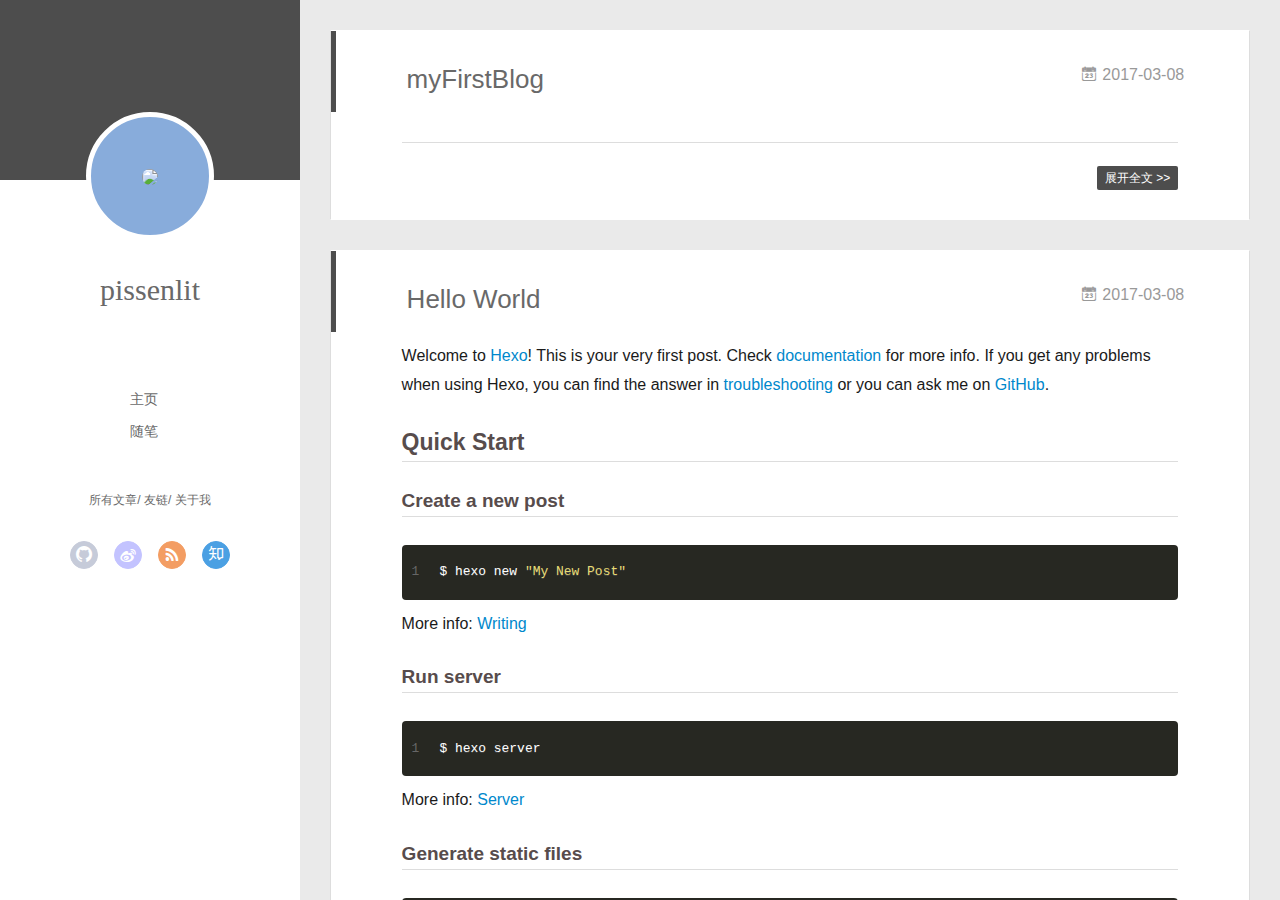
==== commit 4b3407eb: "Site updated: 2017-03-09 10:02:36" ====
--- a/index.html
+++ b/index.html
@@ -1,145 +1,226 @@
-
- <!DOCTYPE HTML>
-<html >
+<!DOCTYPE html>
+<html>
 <head>
-  <meta charset="UTF-8">
-  
-    <title>Hexo</title>
-    <meta name="viewport" content="width=device-width, initial-scale=1,user-scalable=no">
-    
-    <meta name="author" content="John Doe">
-    
-
-    
-    <meta property="og:type" content="website">
-<meta property="og:title" content="Hexo">
+  <meta charset="utf-8">
+  
+  <meta name="renderer" content="webkit">
+  <meta http-equiv="X-UA-Compatible" content="IE=edge" >
+  <link rel="dns-prefetch" href="http://yoursite.com">
+  <title>MyBlog</title>
+  <meta name="viewport" content="width=device-width, initial-scale=1, maximum-scale=1">
+  <meta property="og:type" content="website">
+<meta property="og:title" content="MyBlog">
 <meta property="og:url" content="http://yoursite.com/index.html">
-<meta property="og:site_name" content="Hexo">
+<meta property="og:site_name" content="MyBlog">
 <meta name="twitter:card" content="summary">
-<meta name="twitter:title" content="Hexo">
-
-    
-    <link rel="alternative" href="/atom.xml" title="Hexo" type="application/atom+xml">
-    
-    
-    <link rel="icon" href="/img/favicon.ico">
-    
-    
-    <link rel="apple-touch-icon" href="/img/jacman.jpg">
-    <link rel="apple-touch-icon-precomposed" href="/img/jacman.jpg">
-    
-    <link rel="stylesheet" href="/css/style.css">
+<meta name="twitter:title" content="MyBlog">
+  
+    <link rel="alternative" href="/atom.xml" title="MyBlog" type="application/atom+xml">
+  
+  
+    <link rel="icon" href="/favicon.png">
+  
+  <link rel="stylesheet" type="text/css" href="/./main.2d7529.css">
+  <style type="text/css">
+  
+    #container.show {
+      background: linear-gradient(200deg,#a0cfe4,#e8c37e);
+    }
+  </style>
+  
+
+  
+
 </head>
 
-  <body>
-    <header>
-      
-<div>
+<body>
+  <div id="container" q-class="show:isCtnShow">
+    <canvas id="anm-canvas" class="anm-canvas"></canvas>
+    <div class="left-col" q-class="show:isShow">
+      
+<div class="overlay" style="background: #4d4d4d"></div>
+<div class="intrude-less">
+	<header id="header" class="inner">
+		<a href="/" class="profilepic">
+			<img src="null" class="js-avatar">
+		</a>
+		<hgroup>
+		  <h1 class="header-author"><a href="/">pissenlit</a></h1>
+		</hgroup>
 		
-			<div id="imglogo">
-				<a href="/"><img src="/img/logo.png" alt="Hexo" title="Hexo"/></a>
+
+		<nav class="header-menu">
+			<ul>
+			
+				<li><a href="/">主页</a></li>
+	        
+				<li><a href="/tags/随笔/">随笔</a></li>
+	        
+			</ul>
+		</nav>
+		<nav class="header-smart-menu">
+    		
+    			
+    			<a q-on="click: openSlider(e, 'innerArchive')" href="javascript:void(0)">所有文章</a>
+    			
+            
+    			
+    			<a q-on="click: openSlider(e, 'friends')" href="javascript:void(0)">友链</a>
+    			
+            
+    			
+    			<a q-on="click: openSlider(e, 'aboutme')" href="javascript:void(0)">关于我</a>
+    			
+            
+		</nav>
+		<nav class="header-nav">
+			<div class="social">
+				
+					<a class="github" target="_blank" href="#" title="github"><i class="icon-github"></i></a>
+		        
+					<a class="weibo" target="_blank" href="#" title="weibo"><i class="icon-weibo"></i></a>
+		        
+					<a class="rss" target="_blank" href="#" title="rss"><i class="icon-rss"></i></a>
+		        
+					<a class="zhihu" target="_blank" href="#" title="zhihu"><i class="icon-zhihu"></i></a>
+		        
 			</div>
-			
-			<div id="textlogo">
-				<h1 class="site-name"><a href="/" title="Hexo">Hexo</a></h1>
-				<h2 class="blog-motto"></h2>
+		</nav>
+	</header>		
+</div>
+
+    </div>
+    <div class="mid-col" q-class="show:isShow,hide:isShow|isFalse">
+      
+<nav id="mobile-nav">
+  	<div class="overlay js-overlay" style="background: #4d4d4d"></div>
+	<div class="btnctn js-mobile-btnctn">
+  		<div class="slider-trigger list" q-on="click: openSlider(e)"><i class="icon icon-sort"></i></div>
+	</div>
+	<div class="intrude-less">
+		<header id="header" class="inner">
+			<div class="profilepic">
+				<img src="null" class="js-avatar">
 			</div>
-			<div class="navbar"><a class="navbutton navmobile" href="#" title="Menu">
-			</a></div>
-			<nav class="animated">
-				<ul>
-					<ul>
-					 
-						<li><a href="/">Home</a></li>
+			<hgroup>
+			  <h1 class="header-author js-header-author">pissenlit</h1>
+			</hgroup>
+			
+			
+			
+				
+			
+				
+			
+			
+			
+			<nav class="header-nav">
+				<div class="social">
 					
-						<li><a href="/archives">Archives</a></li>
-					
-						<li><a href="/about">About</a></li>
-					
-					<li>
- 					
-					<form class="search" action="//google.com/search" method="get" accept-charset="utf-8">
-						<label>Search</label>
-						<input type="search" id="search" name="q" autocomplete="off" maxlength="20" placeholder="Search" />
-						<input type="hidden" name="q" value="site:yoursite.com">
-					</form>
-					
-					</li>
+						<a class="github" target="_blank" href="#" title="github"><i class="icon-github"></i></a>
+			        
+						<a class="weibo" target="_blank" href="#" title="weibo"><i class="icon-weibo"></i></a>
+			        
+						<a class="rss" target="_blank" href="#" title="rss"><i class="icon-rss"></i></a>
+			        
+						<a class="zhihu" target="_blank" href="#" title="zhihu"><i class="icon-zhihu"></i></a>
+			        
+				</div>
+			</nav>
+
+			<nav class="header-menu js-header-menu">
+				<ul style="width: 50%">
+				
+				
+					<li style="width: 50%"><a href="/">主页</a></li>
+		        
+					<li style="width: 50%"><a href="/tags/随笔/">随笔</a></li>
+		        
 				</ul>
-			</nav>			
-</div>
-    </header>
-    <div id="container">
-      <div id="main">
-
-   
-    
-    <article class="post-expand post" itemprop="articleBody"> 
-        <header class="article-info clearfix">
-  <h1 itemprop="name">
-    
-      <a href="/2017/03/08/myFirstBlog/" title="myFirstBlog" itemprop="url">myFirstBlog</a>
-  </h1>
-  <p class="article-author">By
-       
-		<a href="/about" title="John Doe" target="_blank" itemprop="author">John Doe</a>
-		
-  <p class="article-time">
-    <time datetime="2017-03-08T10:22:41.000Z" itemprop="datePublished"> Published 2017-03-08</time>
-    
-  </p>
-</header>
-    <div class="article-content">
-        
-        
-        
-        
+			</nav>
+		</header>				
+	</div>
+	<div class="mobile-mask" style="display:none" q-show="isShow"></div>
+</nav>
+
+      <div id="wrapper" class="body-wrap">
+        <div class="menu-l">
+          <div class="canvas-wrap">
+            <canvas data-colors="#eaeaea" data-sectionHeight="100" data-contentId="js-content" id="myCanvas1" class="anm-canvas"></canvas>
+          </div>
+          <div id="js-content" class="content-ll">
+            
+  
+    <article id="post-myFirstBlog" class="article article-type-post  article-index" itemscope itemprop="blogPost">
+  <div class="article-inner">
+    
+      <header class="article-header">
+        
+  
+    <h1 itemprop="name">
+      <a class="article-title" href="/2017/03/08/myFirstBlog/">myFirstBlog</a>
+    </h1>
+  
+
+        
+        <a href="/2017/03/08/myFirstBlog/" class="archive-article-date">
+  	<time datetime="2017-03-08T10:22:41.000Z" itemprop="datePublished"><i class="icon-calendar icon"></i>2017-03-08</time>
+</a>
+        
+      </header>
+    
+    <div class="article-entry" itemprop="articleBody">
+      
+        
+      
+
+      
+    </div>
+    <div class="article-info article-info-index">
+      
+      
+      
+
+      
         <p class="article-more-link">
-          
-       </p>
-    </div>
-    <footer class="article-footer clearfix">
-<div class="article-catetags">
-
-
-</div>
-
-
-
-
-<div class="comments-count">
-	
-</div>
-
-</footer>
-
-
-    </article>
-
-
-
-
-
-
-   
-    
-    <article class="post-expand post" itemprop="articleBody"> 
-        <header class="article-info clearfix">
-  <h1 itemprop="name">
-    
-      <a href="/2017/03/08/hello-world/" title="Hello World" itemprop="url">Hello World</a>
-  </h1>
-  <p class="article-author">By
-       
-		<a href="/about" title="John Doe" target="_blank" itemprop="author">John Doe</a>
-		
-  <p class="article-time">
-    <time datetime="2017-03-08T10:16:15.588Z" itemprop="datePublished"> Published 2017-03-08</time>
-    
-  </p>
-</header>
-    <div class="article-content">
-        
+          <a class="article-more-a" href="/2017/03/08/myFirstBlog/">展开全文 >></a>
+        </p>
+      
+
+      
+      <div class="clearfix"></div>
+    </div>
+  </div>
+</article>
+
+
+
+
+
+
+
+
+  
+    <article id="post-hello-world" class="article article-type-post  article-index" itemscope itemprop="blogPost">
+  <div class="article-inner">
+    
+      <header class="article-header">
+        
+  
+    <h1 itemprop="name">
+      <a class="article-title" href="/2017/03/08/hello-world/">Hello World</a>
+    </h1>
+  
+
+        
+        <a href="/2017/03/08/hello-world/" class="archive-article-date">
+  	<time datetime="2017-03-08T10:16:15.588Z" itemprop="datePublished"><i class="icon-calendar icon"></i>2017-03-08</time>
+</a>
+        
+      </header>
+    
+    <div class="article-entry" itemprop="articleBody">
+      
         <p>Welcome to <a href="https://hexo.io/" target="_blank" rel="external">Hexo</a>! This is your very first post. Check <a href="https://hexo.io/docs/" target="_blank" rel="external">documentation</a> for more info. If you get any problems when using Hexo, you can find the answer in <a href="https://hexo.io/docs/troubleshooting.html" target="_blank" rel="external">troubleshooting</a> or you can ask me on <a href="https://github.com/hexojs/hexo/issues" target="_blank" rel="external">GitHub</a>.</p>
 <h2 id="Quick-Start"><a href="#Quick-Start" class="headerlink" title="Quick Start"></a>Quick Start</h2><h3 id="Create-a-new-post"><a href="#Create-a-new-post" class="headerlink" title="Create a new post"></a>Create a new post</h3><figure class="highlight bash"><table><tr><td class="gutter"><pre><div class="line">1</div></pre></td><td class="code"><pre><div class="line">$ hexo new <span class="string">"My New Post"</span></div></pre></td></tr></table></figure>
 <p>More info: <a href="https://hexo.io/docs/writing.html" target="_blank" rel="external">Writing</a></p>
@@ -150,242 +231,276 @@
 <h3 id="Deploy-to-remote-sites"><a href="#Deploy-to-remote-sites" class="headerlink" title="Deploy to remote sites"></a>Deploy to remote sites</h3><figure class="highlight bash"><table><tr><td class="gutter"><pre><div class="line">1</div></pre></td><td class="code"><pre><div class="line">$ hexo deploy</div></pre></td></tr></table></figure>
 <p>More info: <a href="https://hexo.io/docs/deployment.html" target="_blank" rel="external">Deployment</a></p>
 
-        
-        
+      
+
+      
+    </div>
+    <div class="article-info article-info-index">
+      
+      
+      
+
+      
         <p class="article-more-link">
-          
-       </p>
-    </div>
-    <footer class="article-footer clearfix">
-<div class="article-catetags">
-
-
+          <a class="article-more-a" href="/2017/03/08/hello-world/">展开全文 >></a>
+        </p>
+      
+
+      
+      <div class="clearfix"></div>
+    </div>
+  </div>
+</article>
+
+
+
+
+
+
+
+
+  
+  
+
+
+          </div>
+        </div>
+      </div>
+      <footer id="footer">
+  <div class="outer">
+    <div id="footer-info">
+    	<div class="footer-left">
+    		&copy; 2017 pissenlit
+    	</div>
+      	<div class="footer-right">
+      		<a href="http://hexo.io/" target="_blank">Hexo</a>  Theme <a href="https://github.com/litten/hexo-theme-yilia" target="_blank">Yilia</a> by Litten
+      	</div>
+    </div>
+  </div>
+</footer>
+    </div>
+    <script>
+	var yiliaConfig = {
+		mathjax: false,
+		isHome: true,
+		isPost: false,
+		isArchive: false,
+		isTag: false,
+		isCategory: false,
+		open_in_new: false,
+		root: "/",
+		innerArchive: true,
+		showTags: false
+	}
+</script>
+
+<script>!function(t){function n(r){if(e[r])return e[r].exports;var o=e[r]={exports:{},id:r,loaded:!1};return t[r].call(o.exports,o,o.exports,n),o.loaded=!0,o.exports}var e={};return n.m=t,n.c=e,n.p="./",n(0)}([function(t,n,e){"use strict";function r(t){return t&&t.__esModule?t:{default:t}}function o(t,n){var e=/\/|index.html/g;return t.replace(e,"")===n.replace(e,"")}function i(){for(var t=document.querySelectorAll(".js-header-menu li a"),n=window.location.pathname,e=0,r=t.length;e<r;e++){var i=t[e];o(n,i.getAttribute("href"))&&(0,d.default)(i,"active")}}function u(t){for(var n=t.offsetLeft,e=t.offsetParent;null!==e;)n+=e.offsetLeft,e=e.offsetParent;return n}function f(t){for(var n=t.offsetTop,e=t.offsetParent;null!==e;)n+=e.offsetTop,e=e.offsetParent;return n}function c(t,n,e,r,o){var i=u(t),c=f(t)-n;if(c-e<=o){var a=t.$newDom;a||(a=t.cloneNode(!0),(0,h.default)(t,a),t.$newDom=a,a.style.position="fixed",a.style.top=(e||c)+"px",a.style.left=i+"px",a.style.zIndex=r||2,a.style.width="100%",a.style.color="#fff"),a.style.visibility="visible",t.style.visibility="hidden"}else{t.style.visibility="visible";var s=t.$newDom;s&&(s.style.visibility="hidden")}}function a(){var t=document.querySelector(".js-overlay"),n=document.querySelector(".js-header-menu");c(t,document.body.scrollTop,-63,2,0),c(n,document.body.scrollTop,1,3,0)}function s(){document.querySelector("#container").addEventListener("scroll",function(t){a()}),window.addEventListener("scroll",function(t){a()}),a()}function l(){x.default.versions.mobile&&window.screen.width<800&&(i(),s())}var p=e(71),d=r(p),v=e(72),y=(r(v),e(84)),h=r(y),b=e(69),x=r(b),m=e(75),g=r(m),w=e(70);l(),(0,w.addLoadEvent)(function(){g.default.init()}),t.exports={}},function(t,n){var e=t.exports="undefined"!=typeof window&&window.Math==Math?window:"undefined"!=typeof self&&self.Math==Math?self:Function("return this")();"number"==typeof __g&&(__g=e)},function(t,n){var e={}.hasOwnProperty;t.exports=function(t,n){return e.call(t,n)}},function(t,n,e){var r=e(49),o=e(15);t.exports=function(t){return r(o(t))}},function(t,n,e){t.exports=!e(8)(function(){return 7!=Object.defineProperty({},"a",{get:function(){return 7}}).a})},function(t,n,e){var r=e(6),o=e(12);t.exports=e(4)?function(t,n,e){return r.f(t,n,o(1,e))}:function(t,n,e){return t[n]=e,t}},function(t,n,e){var r=e(10),o=e(30),i=e(24),u=Object.defineProperty;n.f=e(4)?Object.defineProperty:function(t,n,e){if(r(t),n=i(n,!0),r(e),o)try{return u(t,n,e)}catch(t){}if("get"in e||"set"in e)throw TypeError("Accessors not supported!");return"value"in e&&(t[n]=e.value),t}},function(t,n,e){var r=e(22)("wks"),o=e(13),i=e(1).Symbol,u="function"==typeof i,f=t.exports=function(t){return r[t]||(r[t]=u&&i[t]||(u?i:o)("Symbol."+t))};f.store=r},function(t,n){t.exports=function(t){try{return!!t()}catch(t){return!0}}},function(t,n,e){var r=e(35),o=e(16);t.exports=Object.keys||function(t){return r(t,o)}},function(t,n,e){var r=e(11);t.exports=function(t){if(!r(t))throw TypeError(t+" is not an object!");return t}},function(t,n){t.exports=function(t){return"object"==typeof t?null!==t:"function"==typeof t}},function(t,n){t.exports=function(t,n){return{enumerable:!(1&t),configurable:!(2&t),writable:!(4&t),value:n}}},function(t,n){var e=0,r=Math.random();t.exports=function(t){return"Symbol(".concat(void 0===t?"":t,")_",(++e+r).toString(36))}},function(t,n){var e=t.exports={version:"2.4.0"};"number"==typeof __e&&(__e=e)},function(t,n){t.exports=function(t){if(void 0==t)throw TypeError("Can't call method on  "+t);return t}},function(t,n){t.exports="constructor,hasOwnProperty,isPrototypeOf,propertyIsEnumerable,toLocaleString,toString,valueOf".split(",")},function(t,n){t.exports={}},function(t,n){t.exports=!0},function(t,n){n.f={}.propertyIsEnumerable},function(t,n,e){var r=e(6).f,o=e(2),i=e(7)("toStringTag");t.exports=function(t,n,e){t&&!o(t=e?t:t.prototype,i)&&r(t,i,{configurable:!0,value:n})}},function(t,n,e){var r=e(22)("keys"),o=e(13);t.exports=function(t){return r[t]||(r[t]=o(t))}},function(t,n,e){var r=e(1),o="__core-js_shared__",i=r[o]||(r[o]={});t.exports=function(t){return i[t]||(i[t]={})}},function(t,n){var e=Math.ceil,r=Math.floor;t.exports=function(t){return isNaN(t=+t)?0:(t>0?r:e)(t)}},function(t,n,e){var r=e(11);t.exports=function(t,n){if(!r(t))return t;var e,o;if(n&&"function"==typeof(e=t.toString)&&!r(o=e.call(t)))return o;if("function"==typeof(e=t.valueOf)&&!r(o=e.call(t)))return o;if(!n&&"function"==typeof(e=t.toString)&&!r(o=e.call(t)))return o;throw TypeError("Can't convert object to primitive value")}},function(t,n,e){var r=e(1),o=e(14),i=e(18),u=e(26),f=e(6).f;t.exports=function(t){var n=o.Symbol||(o.Symbol=i?{}:r.Symbol||{});"_"==t.charAt(0)||t in n||f(n,t,{value:u.f(t)})}},function(t,n,e){n.f=e(7)},function(t,n,e){var r=e(1),o=e(14),i=e(46),u=e(5),f="prototype",c=function(t,n,e){var a,s,l,p=t&c.F,d=t&c.G,v=t&c.S,y=t&c.P,h=t&c.B,b=t&c.W,x=d?o:o[n]||(o[n]={}),m=x[f],g=d?r:v?r[n]:(r[n]||{})[f];d&&(e=n);for(a in e)s=!p&&g&&void 0!==g[a],s&&a in x||(l=s?g[a]:e[a],x[a]=d&&"function"!=typeof g[a]?e[a]:h&&s?i(l,r):b&&g[a]==l?function(t){var n=function(n,e,r){if(this instanceof t){switch(arguments.length){case 0:return new t;case 1:return new t(n);case 2:return new t(n,e)}return new t(n,e,r)}return t.apply(this,arguments)};return n[f]=t[f],n}(l):y&&"function"==typeof l?i(Function.call,l):l,y&&((x.virtual||(x.virtual={}))[a]=l,t&c.R&&m&&!m[a]&&u(m,a,l)))};c.F=1,c.G=2,c.S=4,c.P=8,c.B=16,c.W=32,c.U=64,c.R=128,t.exports=c},function(t,n){var e={}.toString;t.exports=function(t){return e.call(t).slice(8,-1)}},function(t,n,e){var r=e(11),o=e(1).document,i=r(o)&&r(o.createElement);t.exports=function(t){return i?o.createElement(t):{}}},function(t,n,e){t.exports=!e(4)&&!e(8)(function(){return 7!=Object.defineProperty(e(29)("div"),"a",{get:function(){return 7}}).a})},function(t,n,e){"use strict";var r=e(18),o=e(27),i=e(36),u=e(5),f=e(2),c=e(17),a=e(51),s=e(20),l=e(58),p=e(7)("iterator"),d=!([].keys&&"next"in[].keys()),v="@@iterator",y="keys",h="values",b=function(){return this};t.exports=function(t,n,e,x,m,g,w){a(e,n,x);var O,S,_,j=function(t){if(!d&&t in A)return A[t];switch(t){case y:return function(){return new e(this,t)};case h:return function(){return new e(this,t)}}return function(){return new e(this,t)}},P=n+" Iterator",E=m==h,M=!1,A=t.prototype,T=A[p]||A[v]||m&&A[m],L=T||j(m),N=m?E?j("entries"):L:void 0,C="Array"==n?A.entries||T:T;if(C&&(_=l(C.call(new t)),_!==Object.prototype&&(s(_,P,!0),r||f(_,p)||u(_,p,b))),E&&T&&T.name!==h&&(M=!0,L=function(){return T.call(this)}),r&&!w||!d&&!M&&A[p]||u(A,p,L),c[n]=L,c[P]=b,m)if(O={values:E?L:j(h),keys:g?L:j(y),entries:N},w)for(S in O)S in A||i(A,S,O[S]);else o(o.P+o.F*(d||M),n,O);return O}},function(t,n,e){var r=e(10),o=e(55),i=e(16),u=e(21)("IE_PROTO"),f=function(){},c="prototype",a=function(){var t,n=e(29)("iframe"),r=i.length,o="<",u=">";for(n.style.display="none",e(48).appendChild(n),n.src="javascript:",t=n.contentWindow.document,t.open(),t.write(o+"script"+u+"document.F=Object"+o+"/script"+u),t.close(),a=t.F;r--;)delete a[c][i[r]];return a()};t.exports=Object.create||function(t,n){var e;return null!==t?(f[c]=r(t),e=new f,f[c]=null,e[u]=t):e=a(),void 0===n?e:o(e,n)}},function(t,n,e){var r=e(35),o=e(16).concat("length","prototype");n.f=Object.getOwnPropertyNames||function(t){return r(t,o)}},function(t,n){n.f=Object.getOwnPropertySymbols},function(t,n,e){var r=e(2),o=e(3),i=e(45)(!1),u=e(21)("IE_PROTO");t.exports=function(t,n){var e,f=o(t),c=0,a=[];for(e in f)e!=u&&r(f,e)&&a.push(e);for(;n.length>c;)r(f,e=n[c++])&&(~i(a,e)||a.push(e));return a}},function(t,n,e){t.exports=e(5)},function(t,n,e){var r=e(15);t.exports=function(t){return Object(r(t))}},function(t,n,e){t.exports={default:e(41),__esModule:!0}},function(t,n,e){t.exports={default:e(42),__esModule:!0}},function(t,n,e){"use strict";function r(t){return t&&t.__esModule?t:{default:t}}n.__esModule=!0;var o=e(39),i=r(o),u=e(38),f=r(u),c="function"==typeof f.default&&"symbol"==typeof i.default?function(t){return typeof t}:function(t){return t&&"function"==typeof f.default&&t.constructor===f.default&&t!==f.default.prototype?"symbol":typeof t};n.default="function"==typeof f.default&&"symbol"===c(i.default)?function(t){return"undefined"==typeof t?"undefined":c(t)}:function(t){return t&&"function"==typeof f.default&&t.constructor===f.default&&t!==f.default.prototype?"symbol":"undefined"==typeof t?"undefined":c(t)}},function(t,n,e){e(65),e(63),e(66),e(67),t.exports=e(14).Symbol},function(t,n,e){e(64),e(68),t.exports=e(26).f("iterator")},function(t,n){t.exports=function(t){if("function"!=typeof t)throw TypeError(t+" is not a function!");return t}},function(t,n){t.exports=function(){}},function(t,n,e){var r=e(3),o=e(61),i=e(60);t.exports=function(t){return function(n,e,u){var f,c=r(n),a=o(c.length),s=i(u,a);if(t&&e!=e){for(;a>s;)if(f=c[s++],f!=f)return!0}else for(;a>s;s++)if((t||s in c)&&c[s]===e)return t||s||0;return!t&&-1}}},function(t,n,e){var r=e(43);t.exports=function(t,n,e){if(r(t),void 0===n)return t;switch(e){case 1:return function(e){return t.call(n,e)};case 2:return function(e,r){return t.call(n,e,r)};case 3:return function(e,r,o){return t.call(n,e,r,o)}}return function(){return t.apply(n,arguments)}}},function(t,n,e){var r=e(9),o=e(34),i=e(19);t.exports=function(t){var n=r(t),e=o.f;if(e)for(var u,f=e(t),c=i.f,a=0;f.length>a;)c.call(t,u=f[a++])&&n.push(u);return n}},function(t,n,e){t.exports=e(1).document&&document.documentElement},function(t,n,e){var r=e(28);t.exports=Object("z").propertyIsEnumerable(0)?Object:function(t){return"String"==r(t)?t.split(""):Object(t)}},function(t,n,e){var r=e(28);t.exports=Array.isArray||function(t){return"Array"==r(t)}},function(t,n,e){"use strict";var r=e(32),o=e(12),i=e(20),u={};e(5)(u,e(7)("iterator"),function(){return this}),t.exports=function(t,n,e){t.prototype=r(u,{next:o(1,e)}),i(t,n+" Iterator")}},function(t,n){t.exports=function(t,n){return{value:n,done:!!t}}},function(t,n,e){var r=e(9),o=e(3);t.exports=function(t,n){for(var e,i=o(t),u=r(i),f=u.length,c=0;f>c;)if(i[e=u[c++]]===n)return e}},function(t,n,e){var r=e(13)("meta"),o=e(11),i=e(2),u=e(6).f,f=0,c=Object.isExtensible||function(){return!0},a=!e(8)(function(){return c(Object.preventExtensions({}))}),s=function(t){u(t,r,{value:{i:"O"+ ++f,w:{}}})},l=function(t,n){if(!o(t))return"symbol"==typeof t?t:("string"==typeof t?"S":"P")+t;if(!i(t,r)){if(!c(t))return"F";if(!n)return"E";s(t)}return t[r].i},p=function(t,n){if(!i(t,r)){if(!c(t))return!0;if(!n)return!1;s(t)}return t[r].w},d=function(t){return a&&v.NEED&&c(t)&&!i(t,r)&&s(t),t},v=t.exports={KEY:r,NEED:!1,fastKey:l,getWeak:p,onFreeze:d}},function(t,n,e){var r=e(6),o=e(10),i=e(9);t.exports=e(4)?Object.defineProperties:function(t,n){o(t);for(var e,u=i(n),f=u.length,c=0;f>c;)r.f(t,e=u[c++],n[e]);return t}},function(t,n,e){var r=e(19),o=e(12),i=e(3),u=e(24),f=e(2),c=e(30),a=Object.getOwnPropertyDescriptor;n.f=e(4)?a:function(t,n){if(t=i(t),n=u(n,!0),c)try{return a(t,n)}catch(t){}if(f(t,n))return o(!r.f.call(t,n),t[n])}},function(t,n,e){var r=e(3),o=e(33).f,i={}.toString,u="object"==typeof window&&window&&Object.getOwnPropertyNames?Object.getOwnPropertyNames(window):[],f=function(t){try{return o(t)}catch(t){return u.slice()}};t.exports.f=function(t){return u&&"[object Window]"==i.call(t)?f(t):o(r(t))}},function(t,n,e){var r=e(2),o=e(37),i=e(21)("IE_PROTO"),u=Object.prototype;t.exports=Object.getPrototypeOf||function(t){return t=o(t),r(t,i)?t[i]:"function"==typeof t.constructor&&t instanceof t.constructor?t.constructor.prototype:t instanceof Object?u:null}},function(t,n,e){var r=e(23),o=e(15);t.exports=function(t){return function(n,e){var i,u,f=String(o(n)),c=r(e),a=f.length;return c<0||c>=a?t?"":void 0:(i=f.charCodeAt(c),i<55296||i>56319||c+1===a||(u=f.charCodeAt(c+1))<56320||u>57343?t?f.charAt(c):i:t?f.slice(c,c+2):(i-55296<<10)+(u-56320)+65536)}}},function(t,n,e){var r=e(23),o=Math.max,i=Math.min;t.exports=function(t,n){return t=r(t),t<0?o(t+n,0):i(t,n)}},function(t,n,e){var r=e(23),o=Math.min;t.exports=function(t){return t>0?o(r(t),9007199254740991):0}},function(t,n,e){"use strict";var r=e(44),o=e(52),i=e(17),u=e(3);t.exports=e(31)(Array,"Array",function(t,n){this._t=u(t),this._i=0,this._k=n},function(){var t=this._t,n=this._k,e=this._i++;return!t||e>=t.length?(this._t=void 0,o(1)):"keys"==n?o(0,e):"values"==n?o(0,t[e]):o(0,[e,t[e]])},"values"),i.Arguments=i.Array,r("keys"),r("values"),r("entries")},function(t,n){},function(t,n,e){"use strict";var r=e(59)(!0);e(31)(String,"String",function(t){this._t=String(t),this._i=0},function(){var t,n=this._t,e=this._i;return e>=n.length?{value:void 0,done:!0}:(t=r(n,e),this._i+=t.length,{value:t,done:!1})})},function(t,n,e){"use strict";var r=e(1),o=e(2),i=e(4),u=e(27),f=e(36),c=e(54).KEY,a=e(8),s=e(22),l=e(20),p=e(13),d=e(7),v=e(26),y=e(25),h=e(53),b=e(47),x=e(50),m=e(10),g=e(3),w=e(24),O=e(12),S=e(32),_=e(57),j=e(56),P=e(6),E=e(9),M=j.f,A=P.f,T=_.f,L=r.Symbol,N=r.JSON,C=N&&N.stringify,k="prototype",F=d("_hidden"),q=d("toPrimitive"),I={}.propertyIsEnumerable,B=s("symbol-registry"),D=s("symbols"),W=s("op-symbols"),H=Object[k],K="function"==typeof L,R=r.QObject,J=!R||!R[k]||!R[k].findChild,U=i&&a(function(){return 7!=S(A({},"a",{get:function(){return A(this,"a",{value:7}).a}})).a})?function(t,n,e){var r=M(H,n);r&&delete H[n],A(t,n,e),r&&t!==H&&A(H,n,r)}:A,G=function(t){var n=D[t]=S(L[k]);return n._k=t,n},$=K&&"symbol"==typeof L.iterator?function(t){return"symbol"==typeof t}:function(t){return t instanceof L},z=function(t,n,e){return t===H&&z(W,n,e),m(t),n=w(n,!0),m(e),o(D,n)?(e.enumerable?(o(t,F)&&t[F][n]&&(t[F][n]=!1),e=S(e,{enumerable:O(0,!1)})):(o(t,F)||A(t,F,O(1,{})),t[F][n]=!0),U(t,n,e)):A(t,n,e)},Y=function(t,n){m(t);for(var e,r=b(n=g(n)),o=0,i=r.length;i>o;)z(t,e=r[o++],n[e]);return t},Q=function(t,n){return void 0===n?S(t):Y(S(t),n)},X=function(t){var n=I.call(this,t=w(t,!0));return!(this===H&&o(D,t)&&!o(W,t))&&(!(n||!o(this,t)||!o(D,t)||o(this,F)&&this[F][t])||n)},V=function(t,n){if(t=g(t),n=w(n,!0),t!==H||!o(D,n)||o(W,n)){var e=M(t,n);return!e||!o(D,n)||o(t,F)&&t[F][n]||(e.enumerable=!0),e}},Z=function(t){for(var n,e=T(g(t)),r=[],i=0;e.length>i;)o(D,n=e[i++])||n==F||n==c||r.push(n);return r},tt=function(t){for(var n,e=t===H,r=T(e?W:g(t)),i=[],u=0;r.length>u;)!o(D,n=r[u++])||e&&!o(H,n)||i.push(D[n]);return i};K||(L=function(){if(this instanceof L)throw TypeError("Symbol is not a constructor!");var t=p(arguments.length>0?arguments[0]:void 0),n=function(e){this===H&&n.call(W,e),o(this,F)&&o(this[F],t)&&(this[F][t]=!1),U(this,t,O(1,e))};return i&&J&&U(H,t,{configurable:!0,set:n}),G(t)},f(L[k],"toString",function(){return this._k}),j.f=V,P.f=z,e(33).f=_.f=Z,e(19).f=X,e(34).f=tt,i&&!e(18)&&f(H,"propertyIsEnumerable",X,!0),v.f=function(t){return G(d(t))}),u(u.G+u.W+u.F*!K,{Symbol:L});for(var nt="hasInstance,isConcatSpreadable,iterator,match,replace,search,species,split,toPrimitive,toStringTag,unscopables".split(","),et=0;nt.length>et;)d(nt[et++]);for(var nt=E(d.store),et=0;nt.length>et;)y(nt[et++]);u(u.S+u.F*!K,"Symbol",{for:function(t){return o(B,t+="")?B[t]:B[t]=L(t)},keyFor:function(t){if($(t))return h(B,t);throw TypeError(t+" is not a symbol!")},useSetter:function(){J=!0},useSimple:function(){J=!1}}),u(u.S+u.F*!K,"Object",{create:Q,defineProperty:z,defineProperties:Y,getOwnPropertyDescriptor:V,getOwnPropertyNames:Z,getOwnPropertySymbols:tt}),N&&u(u.S+u.F*(!K||a(function(){var t=L();return"[null]"!=C([t])||"{}"!=C({a:t})||"{}"!=C(Object(t))})),"JSON",{stringify:function(t){if(void 0!==t&&!$(t)){for(var n,e,r=[t],o=1;arguments.length>o;)r.push(arguments[o++]);return n=r[1],"function"==typeof n&&(e=n),!e&&x(n)||(n=function(t,n){if(e&&(n=e.call(this,t,n)),!$(n))return n}),r[1]=n,C.apply(N,r)}}}),L[k][q]||e(5)(L[k],q,L[k].valueOf),l(L,"Symbol"),l(Math,"Math",!0),l(r.JSON,"JSON",!0)},function(t,n,e){e(25)("asyncIterator")},function(t,n,e){e(25)("observable")},function(t,n,e){e(62);for(var r=e(1),o=e(5),i=e(17),u=e(7)("toStringTag"),f=["NodeList","DOMTokenList","MediaList","StyleSheetList","CSSRuleList"],c=0;c<5;c++){var a=f[c],s=r[a],l=s&&s.prototype;l&&!l[u]&&o(l,u,a),i[a]=i.Array}},function(t,n){"use strict";var e={versions:function(){var t=window.navigator.userAgent;return{trident:t.indexOf("Trident")>-1,presto:t.indexOf("Presto")>-1,webKit:t.indexOf("AppleWebKit")>-1,gecko:t.indexOf("Gecko")>-1&&t.indexOf("KHTML")==-1,mobile:!!t.match(/AppleWebKit.*Mobile.*/),ios:!!t.match(/\(i[^;]+;( U;)? CPU.+Mac OS X/),android:t.indexOf("Android")>-1||t.indexOf("Linux")>-1,iPhone:t.indexOf("iPhone")>-1||t.indexOf("Mac")>-1,iPad:t.indexOf("iPad")>-1,webApp:t.indexOf("Safari")==-1,weixin:t.indexOf("MicroMessenger")==-1}}()};t.exports=e},function(t,n,e){"use strict";function r(t){return t&&t.__esModule?t:{default:t}}var o=e(40),i=r(o),u=function(){function t(t,n,e){return n||e?String.fromCharCode(n||e):o[t]||t}function n(t){return l[t]}var e=/&quot;|&lt;|&gt;|&amp;|&nbsp;|&apos;|&#(\d+);|&#(\d+)/g,r=/['<> "&]/g,o={"&quot;":'"',"&lt;":"<","&gt;":">","&amp;":"&","&nbsp;":" "},f=/\u00a0/g,c=/<br\s*\/?>/gi,a=/\r?\n/g,s=/\s/g,l={};for(var p in o)l[o[p]]=p;return o["&apos;"]="'",l["'"]="&#39;",{encode:function(t){return t?(""+t).replace(r,n).replace(a,"<br/>").replace(s,"&nbsp;"):""},decode:function(n){return n?(""+n).replace(c,"\n").replace(e,t).replace(f," "):""},encodeBase16:function(t){if(!t)return t;t+="";for(var n=[],e=0,r=t.length;r>e;e++)n.push(t.charCodeAt(e).toString(16).toUpperCase());return n.join("")},encodeBase16forJSON:function(t){if(!t)return t;t=t.replace(/[\u4E00-\u9FBF]/gi,function(t){return escape(t).replace("%u","\\u")});for(var n=[],e=0,r=t.length;r>e;e++)n.push(t.charCodeAt(e).toString(16).toUpperCase());return n.join("")},decodeBase16:function(t){if(!t)return t;t+="";for(var n=[],e=0,r=t.length;r>e;e+=2)n.push(String.fromCharCode("0x"+t.slice(e,e+2)));return n.join("")},encodeObject:function(t){if(t instanceof Array)for(var n=0,e=t.length;e>n;n++)t[n]=u.encodeObject(t[n]);else if("object"==("undefined"==typeof t?"undefined":(0,i.default)(t)))for(var r in t)t[r]=u.encodeObject(t[r]);else if("string"==typeof t)return u.encode(t);return t},loadScript:function(t){var n=document.createElement("script");document.getElementsByTagName("body")[0].appendChild(n),n.setAttribute("src",t)},addLoadEvent:function(t){var n=window.onload;"function"!=typeof window.onload?window.onload=t:window.onload=function(){n(),t()}}}}();t.exports=u},function(t,n){function e(t,n){t.classList?t.classList.add(n):t.className+=" "+n}t.exports=e},function(t,n){function e(t,n){if(t.classList)t.classList.remove(n);else{var e=new RegExp("(^|\\b)"+n.split(" ").join("|")+"(\\b|$)","gi");t.className=t.className.replace(e," ")}}t.exports=e},,,function(t,n){"use strict";function e(){var t=document.querySelector("#page-nav");if(t&&!document.querySelector("#page-nav .extend.prev")&&(t.innerHTML='<a class="extend prev disabled" rel="prev">&laquo; Prev</a>'+t.innerHTML),t&&!document.querySelector("#page-nav .extend.next")&&(t.innerHTML=t.innerHTML+'<a class="extend next disabled" rel="next">Next &raquo;</a>'),yiliaConfig&&yiliaConfig.open_in_new){var n=document.querySelectorAll(".article-entry a:not(.article-more-a)");n.forEach(function(t){t.setAttribute("target","_blank")})}var e=document.querySelector("#js-aboutme");e&&0!==e.length&&(e.innerHTML=e.innerText)}t.exports={init:e}},,,,,,,,,function(t,n){function e(t,n){if("string"==typeof n)return t.insertAdjacentHTML("afterend",n);var e=t.nextSibling;return e?t.parentNode.insertBefore(n,e):t.parentNode.appendChild(n)}t.exports=e}])</script><script src="/./main.2d7529.js"></script><script>!function(){var e=function(e){var t=document.createElement("script");document.getElementsByTagName("body")[0].appendChild(t),t.setAttribute("src",e)};e("/slider.885efe.js")}()</script>
+
+
+    
+<div class="tools-col" q-class="show:isShow,hide:isShow|isFalse" q-on="click:stop(e)">
+  <div class="tools-nav header-menu">
+    
+    
+      
+      
+      
+    
+      
+      
+      
+    
+      
+      
+      
+    
+    
+
+    <ul style="width: 70%">
+    
+    
+      
+      <li style="width: 33.333333333333336%" q-on="click: openSlider(e, 'innerArchive')"><a href="javascript:void(0)" q-class="active:innerArchive">所有文章</a></li>
+      
+        
+      
+      <li style="width: 33.333333333333336%" q-on="click: openSlider(e, 'friends')"><a href="javascript:void(0)" q-class="active:friends">友链</a></li>
+      
+        
+      
+      <li style="width: 33.333333333333336%" q-on="click: openSlider(e, 'aboutme')"><a href="javascript:void(0)" q-class="active:aboutme">关于我</a></li>
+      
+        
+    </ul>
+  </div>
+  <div class="tools-wrap">
+    
+    	<section class="tools-section tools-section-all" q-show="innerArchive">
+        <div class="search-wrap">
+          <input class="search-ipt" q-model="search" type="text" placeholder="find something…">
+          <i class="icon-search icon" q-show="search|isEmptyStr"></i>
+          <i class="icon-close icon" q-show="search|isNotEmptyStr" q-on="click:clearChose(e)"></i>
+        </div>
+        <div class="widget tagcloud search-tag">
+          <p class="search-tag-wording">tag:</p>
+          <label class="search-switch">
+            <input type="checkbox" q-on="click:toggleTag(e)" q-attr="checked:showTags">
+          </label>
+          <ul class="article-tag-list" q-show="showTags">
+            
+            <div class="clearfix"></div>
+          </ul>
+        </div>
+        <ul class="search-ul">
+          <p q-show="jsonFail" style="padding: 20px; font-size: 12px;">
+            缺失模块。<br/>1、在博客根目录（注意不是yilia根目录）执行以下命令：<br/> npm i hexo-generator-json-content --save<br/><br/>
+            2、在根目录_config.yml里添加配置：
+<pre style="font-size: 12px;" q-show="jsonFail">
+  jsonContent:
+    meta: false
+    pages: false
+    posts:
+      title: true
+      date: true
+      path: true
+      text: true
+      raw: false
+      content: false
+      slug: false
+      updated: false
+      comments: false
+      link: false
+      permalink: false
+      excerpt: false
+      categories: false
+      tags: true
+</pre>
+          </p>
+          <li class="search-li" q-repeat="items" q-show="isShow">
+            <a q-attr="href:path|urlformat" class="search-title"><i class="icon-quo-left icon"></i><span q-text="title"></span></a>
+            <p class="search-time">
+              <i class="icon-calendar icon"></i>
+              <span q-text="date|dateformat"></span>
+            </p>
+            <p class="search-tag">
+              <i class="icon-price-tags icon"></i>
+              <span q-repeat="tags" q-on="click:choseTag(e, name)" q-text="name|tagformat"></span>
+            </p>
+          </li>
+        </ul>
+    	</section>
+    
+
+    
+    	<section class="tools-section tools-section-friends" q-show="friends">
+  		
+        <ul class="search-ul">
+          
+            <li class="search-li">
+              <a href="http://localhost:4000/" target="_blank" class="search-title"><i class="icon-quo-left icon"></i>友情链接1</a>
+            </li>
+          
+            <li class="search-li">
+              <a href="http://localhost:4000/" target="_blank" class="search-title"><i class="icon-quo-left icon"></i>友情链接2</a>
+            </li>
+          
+            <li class="search-li">
+              <a href="http://localhost:4000/" target="_blank" class="search-title"><i class="icon-quo-left icon"></i>友情链接3</a>
+            </li>
+          
+            <li class="search-li">
+              <a href="http://localhost:4000/" target="_blank" class="search-title"><i class="icon-quo-left icon"></i>友情链接4</a>
+            </li>
+          
+            <li class="search-li">
+              <a href="http://localhost:4000/" target="_blank" class="search-title"><i class="icon-quo-left icon"></i>友情链接5</a>
+            </li>
+          
+            <li class="search-li">
+              <a href="http://localhost:4000/" target="_blank" class="search-title"><i class="icon-quo-left icon"></i>友情链接6</a>
+            </li>
+          
+        </ul>
+  		
+    	</section>
+    
+
+    
+    	<section class="tools-section tools-section-me" q-show="aboutme">
+  	  	
+  	  		<div class="aboutme-wrap" id="js-aboutme">很惭愧&lt;br&gt;&lt;br&gt;只做了一点微小的工作&lt;br&gt;谢谢大家</div>
+  	  	
+    	</section>
+    
+  </div>
+  
 </div>
-
-
-
-
-<div class="comments-count">
-	
+    <!-- Root element of PhotoSwipe. Must have class pswp. -->
+<div class="pswp" tabindex="-1" role="dialog" aria-hidden="true">
+
+    <!-- Background of PhotoSwipe. 
+         It's a separate element as animating opacity is faster than rgba(). -->
+    <div class="pswp__bg"></div>
+
+    <!-- Slides wrapper with overflow:hidden. -->
+    <div class="pswp__scroll-wrap">
+
+        <!-- Container that holds slides. 
+            PhotoSwipe keeps only 3 of them in the DOM to save memory.
+            Don't modify these 3 pswp__item elements, data is added later on. -->
+        <div class="pswp__container">
+            <div class="pswp__item"></div>
+            <div class="pswp__item"></div>
+            <div class="pswp__item"></div>
+        </div>
+
+        <!-- Default (PhotoSwipeUI_Default) interface on top of sliding area. Can be changed. -->
+        <div class="pswp__ui pswp__ui--hidden">
+
+            <div class="pswp__top-bar">
+
+                <!--  Controls are self-explanatory. Order can be changed. -->
+
+                <div class="pswp__counter"></div>
+
+                <button class="pswp__button pswp__button--close" title="Close (Esc)"></button>
+
+                <button class="pswp__button pswp__button--share" style="display:none" title="Share"></button>
+
+                <button class="pswp__button pswp__button--fs" title="Toggle fullscreen"></button>
+
+                <button class="pswp__button pswp__button--zoom" title="Zoom in/out"></button>
+
+                <!-- Preloader demo http://codepen.io/dimsemenov/pen/yyBWoR -->
+                <!-- element will get class pswp__preloader--active when preloader is running -->
+                <div class="pswp__preloader">
+                    <div class="pswp__preloader__icn">
+                      <div class="pswp__preloader__cut">
+                        <div class="pswp__preloader__donut"></div>
+                      </div>
+                    </div>
+                </div>
+            </div>
+
+            <div class="pswp__share-modal pswp__share-modal--hidden pswp__single-tap">
+                <div class="pswp__share-tooltip"></div> 
+            </div>
+
+            <button class="pswp__button pswp__button--arrow--left" title="Previous (arrow left)">
+            </button>
+
+            <button class="pswp__button pswp__button--arrow--right" title="Next (arrow right)">
+            </button>
+
+            <div class="pswp__caption">
+                <div class="pswp__caption__center"></div>
+            </div>
+
+        </div>
+
+    </div>
+
 </div>
-
-</footer>
-
-
-    </article>
-
-
-
-
-
-
-
-</div>
-      <div class="openaside"><a class="navbutton" href="#" title="Show Sidebar"></a></div>
-
-<div id="asidepart">
-<div class="closeaside"><a class="closebutton" href="#" title="Hide Sidebar"></a></div>
-<aside class="clearfix">
-
-  
-
-
-  
-
-  
-
-  <div class="linkslist">
-  <p class="asidetitle">Links</p>
-    <ul>
-        
-          <li>
-            
-            	<a href="https://coderq.com" target="_blank" title="一个面向程序员交流分享的新一代社区">码农圈</a>
-            
-          </li>
-        
-          <li>
-            
-            	<a href="http://wuchong.me" target="_blank" title="Jark&#39;s Blog">Jark&#39;s Blog</a>
-            
-          </li>
-        
-    </ul>
-</div>
-
-  
-
-
-  <div class="rsspart">
-	<a href="/atom.xml" target="_blank" title="rss">RSS</a>
-</div>
-
-  <div class="weiboshow">
-  <p class="asidetitle">Weibo</p>
-    <iframe width="100%" height="119" class="share_self"  frameborder="0" scrolling="no" src="http://widget.weibo.com/weiboshow/index.php?language=&width=0&height=119&fansRow=2&ptype=1&speed=0&skin=9&isTitle=1&noborder=1&isWeibo=0&isFans=0&uid=null&verifier=b3593ceb&dpc=1"></iframe>
-</div>
-
-
-</aside>
-</div>
-    </div>
-    <footer><div id="footer" >
-	
-	<div class="line">
-		<span></span>
-		<div class="author"></div>
-	</div>
-	
-	
-	<section class="info">
-		<p> Hello ,I&#39;m Larry Page in Google. <br/>
-			This is my blog,believe it or not.</p>
-	</section>
-	 
-	<div class="social-font" class="clearfix">
-		
-		<a href="http://weibo.com/2176287895" target="_blank" class="icon-weibo" title="微博"></a>
-		
-		
-		
-		
-		
-		
-		
-		
-		
-		
-	</div>
-			
-		
-
-		<p class="copyright">
-		Powered by <a href="http://hexo.io" target="_blank" title="hexo">hexo</a> and Theme by <a href="https://github.com/wuchong/jacman" target="_blank" title="Jacman">Jacman</a> © 2017 
-		
-		<a href="/about" target="_blank" title="John Doe">John Doe</a>
-		
-		
-		</p>
-</div>
-</footer>
-    <script src="/js/jquery-2.0.3.min.js"></script>
-<script src="/js/jquery.imagesloaded.min.js"></script>
-<script src="/js/gallery.js"></script>
-<script src="/js/jquery.qrcode-0.12.0.min.js"></script>
-
-<script type="text/javascript">
-$(document).ready(function(){ 
-  $('.navbar').click(function(){
-    $('header nav').toggleClass('shownav');
-  });
-  var myWidth = 0;
-  function getSize(){
-    if( typeof( window.innerWidth ) == 'number' ) {
-      myWidth = window.innerWidth;
-    } else if( document.documentElement && document.documentElement.clientWidth) {
-      myWidth = document.documentElement.clientWidth;
-    };
-  };
-  var m = $('#main'),
-      a = $('#asidepart'),
-      c = $('.closeaside'),
-      o = $('.openaside');
-  c.click(function(){
-    a.addClass('fadeOut').css('display', 'none');
-    o.css('display', 'block').addClass('fadeIn');
-    m.addClass('moveMain');
-  });
-  o.click(function(){
-    o.css('display', 'none').removeClass('beforeFadeIn');
-    a.css('display', 'block').removeClass('fadeOut').addClass('fadeIn');      
-    m.removeClass('moveMain');
-  });
-  $(window).scroll(function(){
-    o.css("top",Math.max(80,260-$(this).scrollTop()));
-  });
-  
-  $(window).resize(function(){
-    getSize(); 
-    if (myWidth >= 1024) {
-      $('header nav').removeClass('shownav');
-    }else{
-      m.removeClass('moveMain');
-      a.css('display', 'block').removeClass('fadeOut');
-      o.css('display', 'none');
-        
-    }
-  });
-});
-</script>
-
-
-
-
-
-
-
-
-
-
-<link rel="stylesheet" href="/fancybox/jquery.fancybox.css" media="screen" type="text/css">
-<script src="/fancybox/jquery.fancybox.pack.js"></script>
-<script type="text/javascript">
-$(document).ready(function(){ 
-  $('.article-content').each(function(i){
-    $(this).find('img').each(function(){
-      if ($(this).parent().hasClass('fancybox')) return;
-      var alt = this.alt;
-      if (alt) $(this).after('<span class="caption">' + alt + '</span>');
-      $(this).wrap('<a href="' + this.src + '" title="' + alt + '" class="fancybox"></a>');
-    });
-    $(this).find('.fancybox').each(function(){
-      $(this).attr('rel', 'article' + i);
-    });
-  });
-  if($.fancybox){
-    $('.fancybox').fancybox();
-  }
-}); 
-</script>
-
-
-
-<!-- Analytics Begin -->
-
-
-
-<script>
-var _hmt = _hmt || [];
-(function() {
-  var hm = document.createElement("script");
-  hm.src = "//hm.baidu.com/hm.js?e6d1f421bbc9962127a50488f9ed37d1";
-  var s = document.getElementsByTagName("script")[0]; 
-  s.parentNode.insertBefore(hm, s);
-})();
-</script>
-
-
-
-<!-- Analytics End -->
-
-<!-- Totop Begin -->
-
-	<div id="totop">
-	<a title="Back to Top"><img src="/img/scrollup.png"/></a>
-	</div>
-	<script src="/js/totop.js"></script>
-
-<!-- Totop End -->
-
-<!-- MathJax Begin -->
-<!-- mathjax config similar to math.stackexchange -->
-
-
-<!-- MathJax End -->
-
-<!-- Tiny_search Begin -->
-
-<!-- Tiny_search End -->
-
-  </body>
- </html>
+  </div>
+</body>
+</html>--- a/main.2d7529.css
+++ b/main.2d7529.css
@@ -0,0 +1 @@
+.clearfix:after,.clearfix:before{content:"";display:table}.clearfix:after{clear:both}.left-col.show{box-shadow:0 0 6px 0 rgba(0,0,0,.75)}.mid-col,.mid-col.show .article,.tools-col,.tools-col .tools-section .search-tag.tagcloud .article-tag-list,.tools-col .tools-section .search-ul .search-tag span:hover,.tools-col .tools-section .search-ul .search-time span:hover,.tools-col .tools-section .search-ul .search-title:hover,.tools-col .tools-section .search-wrap .icon{-webkit-transition:all .2s ease-in;transition:all .2s ease-in;-ms-transition:all .2s ease-in}@-webkit-keyframes leftIn{0%,60%,75%,90%,to{-webkit-animation-timing-function:cubic-bezier(.215,.61,.355,1);animation-timing-function:cubic-bezier(.215,.61,.355,1)}0%{-webkit-transform:translateZ(0);transform:translateZ(0)}60%{-webkit-transform:translate3d(358px,0,0);transform:translate3d(358px,0,0)}75%{-webkit-transform:translate3d(323px,0,0);transform:translate3d(323px,0,0)}90%{-webkit-transform:translate3d(338px,0,0);transform:translate3d(338px,0,0)}to{-webkit-transform:translate3d(333px,0,0);transform:translate3d(333px,0,0)}}@keyframes leftIn{0%,60%,75%,90%,to{-webkit-animation-timing-function:cubic-bezier(.215,.61,.355,1);animation-timing-function:cubic-bezier(.215,.61,.355,1)}0%{-webkit-transform:translateZ(0);transform:translateZ(0)}60%{-webkit-transform:translate3d(358px,0,0);transform:translate3d(358px,0,0)}75%{-webkit-transform:translate3d(323px,0,0);transform:translate3d(323px,0,0)}90%{-webkit-transform:translate3d(338px,0,0);transform:translate3d(338px,0,0)}to{-webkit-transform:translate3d(333px,0,0);transform:translate3d(333px,0,0)}}.mid-col.show{-webkit-animation-duration:.8s;animation-duration:.8s;-webkit-animation-fill-mode:both;animation-fill-mode:both;-webkit-animation-name:leftIn;animation-name:leftIn}@-webkit-keyframes leftOut{0%,60%,75%,90%,to{-webkit-animation-timing-function:cubic-bezier(.215,.61,.355,1);animation-timing-function:cubic-bezier(.215,.61,.355,1)}0%{-webkit-transform:translate3d(333px,0,0);transform:translate3d(333px,0,0)}60%{-webkit-transform:translate3d(-25px,0,0);transform:translate3d(-25px,0,0)}75%{-webkit-transform:translate3d(10px,0,0);transform:translate3d(10px,0,0)}90%{-webkit-transform:translate3d(-5px,0,0);transform:translate3d(-5px,0,0)}to{-webkit-transform:translateZ(0);transform:translateZ(0)}}@keyframes leftOut{0%,60%,75%,90%,to{-webkit-animation-timing-function:cubic-bezier(.215,.61,.355,1);animation-timing-function:cubic-bezier(.215,.61,.355,1)}0%{-webkit-transform:translate3d(333px,0,0);transform:translate3d(333px,0,0)}60%{-webkit-transform:translate3d(-25px,0,0);transform:translate3d(-25px,0,0)}75%{-webkit-transform:translate3d(10px,0,0);transform:translate3d(10px,0,0)}90%{-webkit-transform:translate3d(-5px,0,0);transform:translate3d(-5px,0,0)}to{-webkit-transform:translateZ(0);transform:translateZ(0)}}.mid-col.hide{-webkit-animation-duration:.8s;animation-duration:.8s;-webkit-animation-name:leftOut;animation-name:leftOut}@-webkit-keyframes smallLeftIn{0%,60%,75%,90%,to{-webkit-animation-timing-function:cubic-bezier(.215,.61,.355,1);animation-timing-function:cubic-bezier(.215,.61,.355,1)}0%{-webkit-transform:translateZ(0);transform:translateZ(0)}60%{-webkit-transform:translate3d(325px,0,0);transform:translate3d(325px,0,0)}75%{-webkit-transform:translate3d(290px,0,0);transform:translate3d(290px,0,0)}90%{-webkit-transform:translate3d(305px,0,0);transform:translate3d(305px,0,0)}to{-webkit-transform:translate3d(300px,0,0);transform:translate3d(300px,0,0)}}@keyframes smallLeftIn{0%,60%,75%,90%,to{-webkit-animation-timing-function:cubic-bezier(.215,.61,.355,1);animation-timing-function:cubic-bezier(.215,.61,.355,1)}0%{-webkit-transform:translateZ(0);transform:translateZ(0)}60%{-webkit-transform:translate3d(325px,0,0);transform:translate3d(325px,0,0)}75%{-webkit-transform:translate3d(290px,0,0);transform:translate3d(290px,0,0)}90%{-webkit-transform:translate3d(305px,0,0);transform:translate3d(305px,0,0)}to{-webkit-transform:translate3d(300px,0,0);transform:translate3d(300px,0,0)}}.tools-col.show{-webkit-animation-duration:.8s;animation-duration:.8s;-webkit-animation-fill-mode:both;animation-fill-mode:both;-webkit-animation-name:smallLeftIn;animation-name:smallLeftIn}@-webkit-keyframes smallleftOut{0%,60%,75%,90%,to{-webkit-animation-timing-function:cubic-bezier(.215,.61,.355,1);animation-timing-function:cubic-bezier(.215,.61,.355,1)}0%{-webkit-transform:translate3d(333px,0,0);transform:translate3d(333px,0,0)}60%{-webkit-transform:translate3d(-25px,0,0);transform:translate3d(-25px,0,0)}75%{-webkit-transform:translate3d(10px,0,0);transform:translate3d(10px,0,0)}90%{-webkit-transform:translate3d(-5px,0,0);transform:translate3d(-5px,0,0)}to{-webkit-transform:translateZ(0);transform:translateZ(0)}}@keyframes smallleftOut{0%,60%,75%,90%,to{-webkit-animation-timing-function:cubic-bezier(.215,.61,.355,1);animation-timing-function:cubic-bezier(.215,.61,.355,1)}0%{-webkit-transform:translate3d(333px,0,0);transform:translate3d(333px,0,0)}60%{-webkit-transform:translate3d(-25px,0,0);transform:translate3d(-25px,0,0)}75%{-webkit-transform:translate3d(10px,0,0);transform:translate3d(10px,0,0)}90%{-webkit-transform:translate3d(-5px,0,0);transform:translate3d(-5px,0,0)}to{-webkit-transform:translateZ(0);transform:translateZ(0)}}.tools-col.hide{-webkit-animation-duration:.8s;animation-duration:.8s;-webkit-animation-fill-mode:both;animation-fill-mode:both;-webkit-animation-name:smallleftOut;animation-name:smallleftOut}html{-ms-text-size-adjust:100%;-webkit-text-size-adjust:100%;-webkit-tap-highlight-color:transparent;height:100%}body{margin:0;font-size:14px;font-family:Helvetica Neue,Helvetica,STHeiTi,Arial,sans-serif;line-height:1.5;color:#333;background-color:#fff;min-height:100%}article,aside,details,figcaption,figure,footer,header,hgroup,main,menu,nav,section,summary{display:block}audio,canvas,progress,video{display:inline-block}audio:not([controls]){display:none;height:0}progress{vertical-align:baseline}[hidden],template{display:none}a{background:transparent;text-decoration:none;color:#08c}a:active{outline:0}abbr[title]{border-bottom:1px dotted}b,strong{font-weight:700}dfn{font-style:italic}mark{background:#ff0;color:#000}small{font-size:80%}sub,sup{font-size:75%;line-height:0;position:relative;vertical-align:baseline}sup{top:-.5em}sub{bottom:-.25em}img{border:0;vertical-align:middle;max-width:100%}svg:not(:root){overflow:hidden}pre{overflow:auto;white-space:pre;white-space:pre-wrap;word-wrap:break-word}code,kbd,pre,samp{font-family:monospace,monospace;font-size:1em}button,input,optgroup,select,textarea{color:inherit;font:inherit;margin:0;vertical-align:middle}button,input,select{overflow:visible}button,select{text-transform:none}button,html input[type=button],input[type=reset],input[type=submit]{-webkit-appearance:button;cursor:pointer}[disabled]{cursor:default}button::-moz-focus-inner,input::-moz-focus-inner{border:0;padding:0}input{line-height:normal}input[type=checkbox],input[type=radio]{box-sizing:border-box;padding:0}input[type=number]::-webkit-inner-spin-button,input[type=number]::-webkit-outer-spin-button{height:auto}input[type=search]{-webkit-appearance:textfield;box-sizing:border-box}input[type=search]::-webkit-search-cancel-button,input[type=search]::-webkit-search-decoration{-webkit-appearance:none}fieldset{border:1px solid silver;margin:0 2px;padding:.35em .625em .75em}legend{border:0;padding:0}textarea{overflow:auto;resize:vertical;vertical-align:top}optgroup{font-weight:700}button,input,select,textarea{outline:0}input,textarea{-webkit-user-modify:read-write-plaintext-only}input::-ms-clear,input::-ms-reveal{display:none}input::-moz-placeholder,textarea::-moz-placeholder{color:#999}input:-ms-input-placeholder,textarea:-ms-input-placeholder{color:#999}input::-webkit-input-placeholder,textarea::-webkit-input-placeholder{color:#999}.placeholder{color:#999}table{border-collapse:collapse;border-spacing:0}td,th{padding:0}blockquote,figure,form,h1,h2,h3,h4,h5,h6,p{margin:0}dd,dl,li,ol,ul{margin:0;padding:0}ol,ul{list-style:none outside none}h1,h2,h3{line-height:2;font-weight:400}h1{font-size:18px}h2{font-size:16px}h3{font-size:14px}i{font-style:normal}*{box-sizing:border-box}@font-face{font-family:iconfont;src:url(./fonts/iconfont.59e68b.eot);src:url(./fonts/iconfont.59e68b.eot#iefix) format("embedded-opentype"),url(./fonts/iconfont.ca3627.woff) format("woff"),url(./fonts/iconfont.b7ae25.ttf) format("truetype"),url(./fonts/iconfont.dba24b.svg#iconfont) format("svg")}[class*=" icon-"],[class^=icon-]{font-family:iconfont!important;speak:none;font-size:16px;font-style:normal;font-weight:400;font-variant:normal;text-transform:none;line-height:1;-webkit-font-smoothing:antialiased;-moz-osx-font-smoothing:grayscale}.icon-twitter:before{content:"\E600"}.icon-facebook:before{content:"\E601"}.icon-clock:before{content:"\E602"}.icon-mail:before{content:"\E609"}.icon-link:before{content:"\E6AB"}.icon-search:before{content:"\E65B"}.icon-smile:before{content:"\E64A"}.icon-roundrightfill:before{content:"\E65A"}.icon-list:before{content:"\E682"}.icon-book:before{content:"\E6FE"}.icon-home:before{content:"\E6BB"}.icon-share:before{content:"\E618"}.icon-back:before{content:"\E625"}.icon-qq:before{content:"\E62D"}.icon-weibo:before{content:"\E619"}.icon-sort:before{content:"\E700"}.icon-jianshu:before{content:"\E613"}.icon-circle-left:before{content:"\E71F"}.icon-circle-right:before{content:"\E720"}.icon-loading:before{content:"\E614"}.icon-close:before{content:"\E60C"}.icon-tumblr:before{content:"\E6B0"}.icon-calendar:before{content:"\E667"}.icon-rss:before{content:"\E877"}.icon-price-tags:before{content:"\E6F9"}.icon-quo-left:before{content:"\E7F5"}.icon-quo-right:before{content:"\E7F6"}.icon-back1:before{content:"\E64E"}.icon-github:before{content:"\E735"}.icon-film:before{content:"\E7B7"}.icon-weixin:before{content:"\E61F"}.icon-qzone:before{content:"\E680"}.icon-douban:before{content:"\E64C"}.icon-roundleftfill:before{content:"\E799"}.icon-tuding:before{content:"\E651"}.icon-zhihu:before{content:"\E61B"}.icon-linkedin:before{content:"\E6D4"}.icon-google:before{content:"\E635"}body,button,input,select,textarea{color:#1a1a1a;font-family:lucida grande,lucida sans unicode,lucida,helvetica,Hiragino Sans GB,Microsoft YaHei,WenQuanYi Micro Hei,sans-serif;font-size:16px;font-size:1rem;line-height:1.75}body{overflow-y:hidden;background:#eaeaea}#container,body,html{height:100%;overflow-x:hidden;overflow-y:auto}#mobile-nav{display:none}#container{position:relative;min-height:100%}#container .anm-canvas{display:none}#container.show .anm-canvas{display:block;position:fixed}.body-wrap{margin-bottom:80px}.mid-col{position:absolute;right:0;min-height:100%;background:#eaeaea;left:300px;width:auto}.mid-col.show{background:none;opacity:.9}.mid-col.show .article{background:hsla(0,0%,100%,.3)}.left-col{background:#fff;width:300px;position:fixed;opacity:1;-webkit-transition:all .2s ease-in;transition:all .2s ease-in;height:100%;z-index:999}.left-col .overlay{width:100%;height:180px;position:absolute}.left-col .intrude-less{width:76%;text-align:center;margin:112px auto 0}.left-col #header{width:100%;height:300px;position:relative;border-bottom:1px solid color-border}.left-col #header a{color:#696969}.left-col #header a:hover{color:#b0a0aa}.left-col #header .header-subtitle{text-align:center;color:#999;font-size:14px;line-height:25px;overflow:hidden;text-overflow:ellipsis;display:-webkit-box;-webkit-line-clamp:2;-webkit-box-orient:vertical}.left-col #header .header-menu{font-weight:300;line-height:31px;cursor:pointer;text-transform:uppercase;float:none;min-height:150px;margin-left:-12px;text-align:center;display:-webkit-box;-webkit-box-orient:horizontal;-webkit-box-pack:center;-webkit-box-align:center}.left-col #header .header-menu li{cursor:default}.left-col #header .header-menu li a{font-size:14px;min-width:300px}.left-col #header .header-smart-menu{font-size:12px;margin-bottom:20px}.left-col #header .header-smart-menu a:after{content:'/'}.left-col #header .header-smart-menu a:last-child:after{content:''}.left-col #header .profilepic{display:block;border:5px solid #fff;border-radius:300px;width:128px;height:128px;margin:0 auto;position:relative;overflow:hidden;background:#88acdb;-webkit-transition:all .2s ease-in;display:-webkit-box;-webkit-box-orient:horizontal;-webkit-box-pack:center;-webkit-box-align:center;text-align:center}.left-col #header .profilepic img{border-radius:300px;opacity:1;-webkit-transition:all .2s ease-in}.left-col #header .profilepic img.show{width:100%;height:100%;opacity:1}.left-col #header .header-author{text-align:center;margin:.67em 0;font-family:Roboto,serif;font-size:30px;-webkit-transition:.3s;transition:.3s}::-webkit-scrollbar{width:10px;height:10px}::-webkit-scrollbar-button{width:0;height:0}::-webkit-scrollbar-button:end:decrement,::-webkit-scrollbar-button:start:increment{display:none}::-webkit-scrollbar-corner{display:block}::-webkit-scrollbar-thumb{border-radius:8px;background-color:rgba(0,0,0,.2)}::-webkit-scrollbar-thumb:hover{border-radius:8px;background-color:rgba(0,0,0,.5)}::-webkit-scrollbar-thumb,::-webkit-scrollbar-track{border-right:1px solid transparent;border-left:1px solid transparent}::-webkit-scrollbar-track:hover{background-color:rgba(0,0,0,.15)}::-webkit-scrollbar-button:start{width:10px;height:10px;background:url(./img/scrollbar_arrow.png) no-repeat 0 0}::-webkit-scrollbar-button:start:hover{background:url(./img/scrollbar_arrow.png) no-repeat -15px 0}::-webkit-scrollbar-button:start:active{background:url(./img/scrollbar_arrow.png) no-repeat -30px 0}::-webkit-scrollbar-button:end{width:10px;height:10px;background:url(./img/scrollbar_arrow.png) no-repeat 0 -18px}::-webkit-scrollbar-button:end:hover{background:url(./img/scrollbar_arrow.png) no-repeat -15px -18px}::-webkit-scrollbar-button:end:active{background:url(./img/scrollbar_arrow.png) no-repeat -30px -18px}.article-entry .highlight,.article-entry pre{background:#272822;margin:10px 0;padding:10px;overflow:auto;color:#fff;font-size:.9em;line-height:22.400000000000002px}.article-entry .gist .gist-file .gist-data .line-numbers,.article-entry .highlight .gutter pre,.article-entry .highlight .gutter pre .line{color:#666}.article-entry code,.article-entry pre{font-family:Source Code Pro,Consolas,Monaco,Menlo,monospace}.article-entry code{background:#eee;padding:0 .3em;border:none}.article-entry pre code{background:none;text-shadow:none;padding:0;color:#fff}.article-entry .highlight{border-radius:4px}.article-entry .highlight pre{border:none;margin:0;padding:0}.article-entry .highlight table{margin:0;width:auto}.article-entry .highlight td{border:none;padding:0}.article-entry .highlight figcaption{color:highlight-comment;line-height:1em;margin-bottom:1em}.article-entry .highlight figcaption:after,.article-entry .highlight figcaption:before{content:"";display:table}.article-entry .highlight figcaption:after{clear:both}.article-entry .highlight figcaption a{float:right}.article-entry .highlight .gutter pre{text-align:right;padding-right:20px}.article-entry .highlight .gutter pre .line{text-shadow:none}.article-entry .highlight .line{color:#fff;min-height:19px}.article-entry .gist{margin:0 -20px;border-style:solid;border-color:#ddd;border-width:1px 0;background:#272822;padding:15px 20px 15px 0}.article-entry .gist .gist-file{border:none;font-family:Source Code Pro,Consolas,Monaco,Menlo,monospace;margin:0}.article-entry .gist .gist-file .gist-data{background:none;border:none}.article-entry .gist .gist-file .gist-data .line-numbers{background:none;border:none;padding:0 20px 0 0}.article-entry .gist .gist-file .gist-data .line-data{padding:0!important}.article-entry .gist .gist-file .highlight{margin:0;padding:0;border:none}.article-entry .gist .gist-file .gist-meta{background:#272822;color:highlight-comment;font:.85em Helvetica Neue,Helvetica,Arial,sans-serif;text-shadow:0 0;padding:0;margin-top:1em;margin-left:20px}.article-entry .gist .gist-file .gist-meta a{color:#258fb8;font-weight:400}.article-entry .gist .gist-file .gist-meta a:hover{text-decoration:underline}pre .comment{color:#75715e}pre .class .params,pre .function .keyword,pre .keyword{color:#66d9ef}pre .css .value,pre .doctype,pre .function,pre .params,pre .tag{color:#fff}pre .at_rule,pre .at_rule .keyword,pre .css~* .tag,pre .preprocessor,pre .preprocessor .keyword,pre .title{color:#f92672}pre .attribute,pre .built_in,pre .class,pre .css~* .class,pre .function .title{color:#a6e22e}pre .string,pre .value{color:#e6db74}pre .number{color:#7163d7}pre .css~* .id,pre .id{color:#fd971f}#header .tagcloud a{color:#fff}.tagcloud a{display:inline-block;text-decoration:none;font-weight:400;font-size:10px;color:#fff;height:18px;line-height:18px;float:left;padding:0 5px 0 10px;position:relative;border-radius:0 5px 5px 0;margin:5px 9px 5px 8px;font-family:Menlo,Monaco,Andale Mono,lucida console,Courier New,monospace}.tagcloud a:hover{opacity:.8}.tagcloud a:before{content:" ";width:0;height:0;position:absolute;top:0;left:-18px;border:9px solid transparent}.tagcloud a:after{content:" ";width:4px;height:4px;background-color:#fff;border-radius:4px;box-shadow:0 0 0 1px rgba(0,0,0,.3);position:absolute;top:7px;left:2px}.tagcloud a.color1{background:#ff945c}.tagcloud a.color1:before{border-right-color:#ff945c}.tagcloud a.color2{background:#cc8167}.tagcloud a.color2:before{border-right-color:#cc8167}.tagcloud a.color3{background:#ba8f6c}.tagcloud a.color3:before{border-right-color:#ba8f6c}.tagcloud a.color4{background:#94635c}.tagcloud a.color4:before{border-right-color:#94635c}.tagcloud a.color5{background:#7b5d5f}.tagcloud a.color5:before{border-right-color:#7b5d5f}.article-tag-list .article-tag-list-item{float:left}.article-pop-out .icon-tuding{color:#999;float:left;margin-right:10px;margin-top:6px}.article-category,.article-category .article-tag-list,.article-tag,.article-tag .article-tag-list{float:left}.article-category .icon,.article-tag .icon{color:#999;float:left;margin-right:10px;margin-top:6px}.article-pop-out{float:left}.archive-article-date{color:#999;margin-right:7.6923%;float:right}.archive-article-date .icon{margin:5px 5px 5px 0}.glass{background-color:rgba(54,70,93,.9);z-index:998;-webkit-transition:opacity .15s;transition:opacity .15s;width:100%;height:100%;display:none}.glass,.tagcloud-ctn{left:0;opacity:1;bottom:0;position:fixed;right:0;top:0}.tagcloud-ctn{z-index:90120;background-size:100% 100%}.tagcloud-ctn .tagcloud-global{position:fixed;top:50%;left:50%;margin-top:-115px;margin-left:-315px;width:630px}.tagcloud-ctn .tagcloud-global a{width:80px;height:80px;border-radius:50%;background:#f2992e;color:#fff;display:block;float:left;line-height:80px;text-align:center}.tagcloud-ctn .tagcloud-global .tab-post-types .tab-post-type:nth-child(1) .post-type-icon{background:#f2992e}.tagcloud-ctn .tagcloud-global .tab-post-types .tab-post-type:nth-child(2) .post-type-icon{background:#56bc8a}.tagcloud-ctn .tagcloud-global .tab-post-types .tab-post-type:nth-child(3) .post-type-icon{background:#4aa8d8}.tagcloud-ctn .tagcloud-global .tab-post-types .tab-post-type:nth-child(4) .post-type-icon{background:#a77dc2}.tagcloud-ctn .tagcloud-global .tab-post-types .tab-post-type:nth-child(5) .post-type-icon{background:#dd765d}#header .header-nav{width:100%;position:absolute;-webkit-transition:-webkit-transform .3s ease-in;transition:-webkit-transform .3s ease-in;transition:transform .3s ease-in;transition:transform .3s ease-in,-webkit-transform .3s ease-in}#header .header-nav .social{margin-top:10px;text-align:center;display:-webkit-box;display:-ms-flexbox;display:flex;-ms-flex-wrap:wrap;flex-wrap:wrap;-webkit-box-pack:center;-ms-flex-pack:center;justify-content:center}#header .header-nav .social a{border-radius:50%;display:-moz-inline-stack;display:inline-block;vertical-align:middle;*vertical-align:auto;zoom:1;*display:inline;margin:0 8px 15px;-webkit-transition:.3s;transition:.3s;text-align:center;color:#fff;opacity:.7;width:28px;height:28px;line-height:26px}#header .header-nav .social a:hover{opacity:1}#header .header-nav .social a.weibo{background:#aaf;border:1px solid #aaf}#header .header-nav .social a.weibo:hover{border:1px solid #aaf}#header .header-nav .social a.rss{background:#ef7522;border:1px solid #ef7522}#header .header-nav .social a.rss:hover{border:1px solid #cf5d0f}#header .header-nav .social a.github{background:#afb6ca;border:1px solid #afb6ca}#header .header-nav .social a.github:hover{border:1px solid #909ab6}#header .header-nav .social a.facebook{background:#3b5998;border:1px solid #3b5998}#header .header-nav .social a.facebook:hover{border:1px solid #2d4373}#header .header-nav .social a.google{background:#c83d20;border:1px solid #c83d20}#header .header-nav .social a.google:hover{border:1px solid #9c3019}#header .header-nav .social a.twitter{background:#55cff8;border:1px solid #55cff8}#header .header-nav .social a.twitter:hover{border:1px solid #24c1f6}#header .header-nav .social a.linkedin{background:#005a87;border:1px solid #005a87}#header .header-nav .social a.linkedin:hover{border:1px solid #006b98}#header .header-nav .social a.zhihu{background:#0078d8;border:1px solid #0078d8}#header .header-nav .social a.zhihu:hover{border:1px solid #0078d8}#header .header-nav .social a.douban{background:#06c611;border:1px solid #06c611}#header .header-nav .social a.douban:hover{border:1px solid #06c611}#header .header-nav .social a.mail{background:#005a87;border:1px solid #005a87}#header .header-nav .social a.mail:hover{border:1px solid #006b98}#header .header-nav .social a.jianshu{background:#ff5722;border:1px solid #ff5722}#header .header-nav .social a.jianshu:hover{border:1px solid #ff5722}#header .header-nav .social a.weixin{background:#4caf50;border:1px solid #4caf50}#header .header-nav .social a.weixin:hover{border:1px solid #4caf50}#header .header-nav .social a.qq{background:#34baad;border:1px solid #34baad}#header .header-nav .social a.qq:hover{border:1px solid #34baad}#page-nav{text-align:center;margin-top:30px}#page-nav .page-number{width:20px;height:25px;background:#4d4d4d;display:inline-block;color:#fff;line-height:25px;font-size:12px;margin:0 5px 30px;border-radius:2px}#page-nav .page-number:hover{background:#5e5e5e}#page-nav .current{background:#88acdb;cursor:default}#page-nav .current:hover{background:#88acdb}#page-nav .extend{color:#4d4d4d;margin:0 27px;opacity:1}#page-nav .extend:hover{color:#5e5e5e}#page-nav:hover .extend{opacity:1}.archives-wrap{position:relative;margin:0 30px;padding-right:60px;border-bottom:1px solid #eee;background:#fff}.archives-wrap:first-child{margin-top:30px}.archives-wrap:last-child{margin-bottom:80px}.archives-wrap .archive-year-wrap{line-height:35px;width:200px;position:absolute;padding-top:15px;font-size:1.8em}.archives-wrap .archive-year-wrap a{color:#666;font-weight:700;padding-left:48px}.archives{position:relative}.archives .article-info{border:none}.archives .archive-article{margin-left:200px;padding:20px 0;border-bottom:1px solid #eee;border-top:1px solid #fff;position:relative}.archives .archive-article:first-child{border-top:none}.archives .archive-article:last-child{border-bottom:none}.archives .archive-article-title{font-size:16px;color:#333;-webkit-transition:color .3s;transition:color .3s}.archives .archive-article-title:hover{color:#657b83}.archives .archive-article-title span{display:block;color:#a8a8a8;font-size:12px;line-height:14px;height:7px;padding-left:2px}.archives .archive-article-title span:before{display:inline-block;content:"\201C";font-family:serif;font-size:30px;float:left;margin:4px 4px 0 -12px;color:#c8c8c8}.archive-article-inner .icon-clock{margin-right:5px}.archive-article-inner .archive-article-header{position:relative;min-height:36px}.archive-article-inner .article-meta{position:relative;float:right;margin-top:-10px;color:#555;background:none;text-align:right;width:auto}.archive-article-inner .article-meta .article-date time{color:#aaa}.archive-article-inner .article-meta .archive-article-date,.archive-article-inner .article-meta .article-tag-list{margin-right:30px;display:-moz-inline-stack;display:inline-block;vertical-align:middle;zoom:1;color:#666;font-size:14px}.archive-article-inner .article-meta .archive-article-date{cursor:default;font-size:12px;margin-bottom:5px;margin-top:-10px;margin-right:0}.archive-article-inner .article-meta .article-category:before{float:left;margin-top:1px;left:15px}.archive-article-inner .article-meta .article-category .article-category-link{width:auto;max-width:83px;padding-left:10px}.archive-article-inner .article-meta .article-tag-list{margin-top:0}.archive-article-inner .article-meta .article-tag-list:before{left:15px}.archive-article-inner .article-meta .article-tag-list .article-tag-list-item{display:inline-block;width:auto;max-width:83px;padding-left:8px;font-size:12px}.tools-col{width:360px;height:100%;position:fixed;left:0;top:0;z-index:998;padding:0;opacity:0;-webkit-overflow-scrolling:touch;overflow-scrolling:touch}.tools-col.show{opacity:1}.tools-col .tools-nav{display:none}.tools-col .tools-section,.tools-col .tools-wrap{height:100%;color:#e5e5e5;width:360px;overflow:hidden;overflow-y:auto}.tools-col .tools-section ::-webkit-scrollbar,.tools-col .tools-wrap ::-webkit-scrollbar{display:none}.tools-col .tools-section .search-wrap{width:310px;margin:20px 20px 10px;position:relative}.tools-col .tools-section .search-wrap .search-ipt{width:310px;color:#fff;background:none;border:none;border-bottom:2px solid #fff;font-family:Roboto,serif}.tools-col .tools-section .search-wrap .icon{position:absolute;right:0;top:7px;color:#fff;cursor:pointer}.tools-col .tools-section .search-wrap .icon:hover{-webkit-transform:scale(1.2);transform:scale(1.2)}.tools-col .tools-section .search-wrap ::-webkit-input-placeholder{color:#ededed}.tools-col .tools-section .search-tag.tagcloud{text-align:center;position:relative}.tools-col .tools-section .search-tag.tagcloud .search-tag-wording{font-size:12px;float:right;margin:4px 75px 0 0}.tools-col .tools-section .search-tag.tagcloud .search-switch{width:40px;height:25px;display:block}.tools-col .tools-section .search-tag.tagcloud .search-switch input{width:40px;height:14px;position:absolute;top:0;right:30px;z-index:2;border:0;background:0 0;-webkit-appearance:none;outline:0}.tools-col .tools-section .search-tag.tagcloud .search-switch input:before{content:'';width:40px;height:14px;border:1px solid #bdcabc;background-color:#fdfdfd;border-radius:20px;cursor:pointer;display:inline-block;position:relative;vertical-align:middle;box-sizing:content-box;box-shadow:inset 0 0 0 0 #dfdfdf;-webkit-transition:border .4s,box-shadow .4s;transition:border .4s,box-shadow .4s;background-clip:content-box}.tools-col .tools-section .search-tag.tagcloud .search-switch input:checked:before{border-color:#64bd63;box-shadow:inset 0 0 0 .16rem #64bd63;background-color:#64bd63;-webkit-transition:border .4s,box-shadow .4s,background-color 1.2s;transition:border .4s,box-shadow .4s,background-color 1.2s}.tools-col .tools-section .search-tag.tagcloud .search-switch input:checked:after{left:27px;background:#fff}.tools-col .tools-section .search-tag.tagcloud .search-switch input:after{content:'';width:14px;height:14px;position:absolute;top:16px;left:2px;-webkit-transform:translateY(-50%);border-radius:100%;background-color:#91c0f1;box-shadow:0 1px 1px rgba(0,0,0,.4);-webkit-transition:left .2s;transition:left .2s;cursor:pointer}.tools-col .tools-section .search-tag.tagcloud .article-tag-list{display:none;margin:15px 10px 0;padding:10px;background:hsla(0,0%,100%,.2)}.tools-col .tools-section .search-tag.tagcloud .article-tag-list.show{display:block}.tools-col .tools-section .search-tag.tagcloud .a{float:none}.tools-col .tools-section .search-ul{margin-top:10px;color:rgba(77,77,77,.75);-webkit-overflow-scrolling:touch;overflow-scrolling:touch;overflow-y:auto}.tools-col .tools-section .search-ul .search-li{padding:10px 20px;border-bottom:1px dotted #dcdcdc}.tools-col .tools-section .search-ul .search-li:hover{background:hsla(0,0%,100%,.2)}.tools-col .tools-section .search-ul .search-title{overflow:hidden;white-space:nowrap;text-overflow:ellipsis;display:block;color:#fffff8;text-shadow:1px 1px rgba(77,77,77,.25)}.tools-col .tools-section .search-ul .search-title .icon{margin-right:10px;color:#fffdd8}.tools-col .tools-section .search-ul .search-title:hover{color:#fff}.tools-col .tools-section .search-ul .search-tag,.tools-col .tools-section .search-ul .search-time{font-size:12px;color:#fffdd8;margin-right:10px}.tools-col .tools-section .search-ul .search-tag .icon,.tools-col .tools-section .search-ul .search-time .icon{margin-right:0}.tools-col .tools-section .search-ul .search-tag span,.tools-col .tools-section .search-ul .search-time span{cursor:pointer}.tools-col .tools-section .search-ul .search-tag span:hover,.tools-col .tools-section .search-ul .search-time span:hover{color:#fff}.tools-col .tools-section .search-ul .search-time{float:left}.tools-col .tools-section .search-ul .search-tag span{margin-right:5px}.tools-col .tools-section-friends{padding-top:30px}.tools-col .aboutme-wrap{display:-webkit-box;display:-ms-flexbox;display:flex;-webkit-box-align:center;-ms-flex-align:center;align-items:center;-webkit-box-pack:center;-ms-flex-pack:center;justify-content:center;width:100%;height:100%;color:#fffdd8;text-shadow:1px 1px rgba(77,77,77,.45)}.body-wrap>article{position:relative}@-webkit-keyframes cd-bounce-1{0%{opacity:0;-webkit-transform:scale(1)}60%{opacity:1;-webkit-transform:scale(1.01)}to{-webkit-transform:scale(1)}}@keyframes cd-bounce-1{0%{opacity:0;-webkit-transform:scale(1);transform:scale(1)}60%{opacity:1;-webkit-transform:scale(1.01);transform:scale(1.01)}to{-webkit-transform:scale(1);transform:scale(1)}}.article{margin:30px;position:relative;border:1px solid #ddd;border-top:1px solid #fff;border-bottom:1px solid #fff;background:#fff;-webkit-transition:all .2s ease-in;transition:all .2s ease-in}.article img{max-width:100%}.article-inner h1.article-title,.article-title{color:#696969;margin-left:0;font-weight:300;line-height:35px;margin-bottom:20px;font-size:26px;-webkit-transition:color .3s;transition:color .3s}.article-header{border-left:5px solid #4d4d4d;padding:30px 0 15px 25px;padding-left:7.6923%}.article-meta{width:150px;font-size:14;text-align:right;position:absolute;right:0;top:23px;text-align:center;z-index:1}.article-meta time{color:#aaa}.article-meta time .icon-clock{margin-right:8px;font-size:16px}.article-more-link{margin-top:0;text-align:left;float:right}.article-more-link a{background:#4d4d4d;color:#fff;font-size:12px;padding:5px 8px;line-height:16px;border-radius:2px;-webkit-transition:background .3s;transition:background .3s}.article-more-link a:hover{background:#3c3c3c}.article-more-link a.hidden{visibility:hidden}.article-info.info-on-right{margin:10px 0 0;float:right}.article-info-index.article-info{padding-top:20px;margin:30px 7.6923% 0;min-height:72px;border-top:1px solid #ddd}.article-info-post.article-info{padding:0;border:none;margin:-30px 0 20px 7.6923%}.article-inner p{margin:0 0 1.75em}.article-inner{border-color:#d1d1d1}.article-inner h1{font-size:28px;font-size:1.75rem;line-height:1.25;margin-top:2em;margin-bottom:1em}.article-inner h2{font-size:23px;font-size:1.4375rem;line-height:1.2173913043;margin-top:2.4347826087em;margin-bottom:1.2173913043em}.article-inner h3{font-size:19px;font-size:1.1875rem;line-height:1.1052631579;margin-top:2.9473684211em;margin-bottom:1.4736842105em}.article-inner h4,.article-inner h5,.article-inner h6{font-size:16px;font-size:1rem;line-height:1.3125;margin-top:3.5em;margin-bottom:1.75em}.article-inner h4{letter-spacing:.140625em;text-transform:uppercase}.article-inner h6{font-style:italic}.article-inner h1,.article-inner h2,.article-inner h3,.article-inner h4,.article-inner h5,.article-inner h6{font-weight:900}.article-inner h1:first-child,.article-inner h2:first-child,.article-inner h3:first-child,.article-inner h4:first-child,.article-inner h5:first-child,.article-inner h6:first-child{margin-top:0}.article-inner h1:first-child{margin-bottom:10px;display:inline}.article-entry{line-height:1.8em;padding-right:7.6923%;padding-left:7.6923%}.article-entry p{margin-top:10px}.article-entry li code,.article-entry p code{padding:1px 3px;margin:0 3px;background:#ddd;border:1px solid #ccc;font-family:Menlo,Monaco,Andale Mono,lucida console,Courier New,monospace;word-wrap:break-word;font-size:14px}.article-entry blockquote{background:#ddd;border-left:5px solid #ccc;padding:15px 20px;margin-top:10px;border-left:5px solid #657b83;background:#f6f6f6}.article-entry blockquote p{margin-top:0;margin-bottom:0}.article-entry em{font-style:italic}.article-entry ol li:before,.article-entry ul li:before{content:"";width:6px;height:6px;border:1px solid #999;border-radius:10px;background:#aaa;display:inline-block;margin-right:10px;float:left;margin-top:12px}.article-entry ol,.article-entry ul{font-size:14px;margin:10px 0}.article-entry li ol,.article-entry li ul{margin-left:30px}.article-entry li ol li:before,.article-entry li ul li:before{content:"";background:#dedede}.article-entry h1{margin-top:30px}.article-entry h2,.article-entry h3,.article-entry h4,.article-entry h5,.article-entry h6{margin-top:20px;font-weight:700;color:#574c4c;padding-bottom:5px;border-bottom:1px solid #ddd}.article-entry video{max-width:100%}.article-entry strong{font-weight:700}.article-entry .caption{display:block;font-size:.8em;color:#aaa}.article-entry hr{height:0;margin-top:20px;margin-bottom:20px;border-left:0;border-right:0;border-top:1px solid #ddd;border-bottom:1px solid #fff}.article-entry pre{line-height:1.5;margin-top:10px;padding:5px 15px;overflow-x:auto;color:#657b83;border:1px solid #ccc;text-shadow:0 1px #444;font-family:Menlo,Monaco,Andale Mono,lucida console,Courier New,monospace}.article-entry pre code{font-size:14px}.article-entry table{width:100%;border:1px solid #dedede;margin:15px 0;border-collapse:collapse}.article-entry table td,.article-entry table tr{height:35px}.article-entry table thead tr{background:#f8f8f8}.article-entry table tbody tr:hover{background:#efefef}.article-entry table td,.article-entry table th{border:1px solid #dedede;padding:0 10px}.article-entry figure table{border:none;width:auto;margin:0}.article-entry figure table tbody tr:hover{background:none}#article-nav{margin:0 0 30px;padding:0 32px 10px}#article-nav .article-nav-link-wrap{font-size:14px}#article-nav .article-nav-link-wrap .article-nav-title{display:inline-block;font-size:16px;-webkit-transition:color .3s;transition:color .3s}#article-nav .article-nav-link-wrap:hover .article-nav-title,#article-nav .article-nav-link-wrap:hover i{color:#4d4d4d}#article-nav #article-nav-older{float:right}#disqus_thread,.duoshuo{padding:0 40px;min-height:20px}.share-wrap{min-height:20px}.share-btn{float:right;position:relative}.share-icons{display:-webkit-box;display:-ms-flexbox;display:flex;-webkit-box-pack:center;-ms-flex-pack:center;justify-content:center;-webkit-box-align:center;-ms-flex-align:center;align-items:center;-ms-flex-wrap:wrap;flex-wrap:wrap}.share-icons a{border:1px solid #fff;border-radius:50%;display:-moz-inline-stack;display:inline-block;vertical-align:middle;zoom:1;margin:10px;-webkit-transition:.3s;transition:.3s;text-align:center;color:#fff;opacity:.7;width:28px;height:28px;line-height:26px;text-shadow:1px 1px 1px #509eb7}.share-icons a:active{color:#fff}.share-icons a:hover{-webkit-transform:scale(1.2);transform:scale(1.2)}.share-icons a.share-outer{border:none;color:#fff;background:#4d4d4d;text-shadow:none}.page-modal{position:fixed;top:24%;left:50%;z-index:1001;padding:20px;text-align:center;color:#727272;background:#fff;border-radius:4px;box-shadow:0 2px 5px 0 rgba(0,0,0,.16),0 2px 10px 0 rgba(0,0,0,.12);opacity:0;-webkit-transform:translate(-50%,-200%);transform:translate(-50%,-200%)}.page-modal p{margin-bottom:10px}.page-modal.ready{visibility:hidden;display:block;-webkit-transform:translate(-50%,-100%);transform:translate(-50%,-100%);-webkit-transition:.3s;transition:.3s}.page-modal.in{visibility:visible;opacity:1;-webkit-transform:translate(-50%);transform:translate(-50%)}.page-modal .close{position:absolute;right:15px;top:15px;color:rgba(0,0,0,.2);font-size:16px;line-height:20px}.page-modal .close:active,.page-modal .close:hover{color:rgba(0,0,0,.4)}.mask{visibility:hidden;position:fixed;top:0;left:0;bottom:0;z-index:1000;width:100%;height:100%;background:#000;opacity:0;filter:alpha(opacity=0);pointer-events:none;-webkit-transition:.3s ease-in-out;transition:.3s ease-in-out}.mask.in{visibility:visible;pointer-events:auto;opacity:.3}.page-reward{margin:60px 0;text-align:center}.page-reward .page-reward-btn{position:relative;display:inline-block;width:56px;height:56px;line-height:56px;font-size:20px;color:#fff;background:#f44336;border-radius:50%;box-shadow:0 2px 5px 0 rgba(0,0,0,.16),0 2px 10px 0 rgba(0,0,0,.12);-webkit-transition:.4s ease-in-out;transition:.4s ease-in-out}.page-reward .page-reward-btn:active,.page-reward .page-reward-btn:hover{box-shadow:0 6px 12px rgba(0,0,0,.2),0 4px 15px rgba(0,0,0,.2)}.page-reward .page-reward-btn .tooltip-item{display:block;width:56px;height:56px}.page-reward .reward-box{display:-webkit-box;display:-ms-flexbox;display:flex;-ms-flex-pack:distribute;justify-content:space-around}.page-reward .reward-p{color:#fff;font-weight:700;text-shadow:1px 1px 1px #45b9e0}.page-reward .reward-p .icon{margin:0 10px;color:#ddd}.page-reward .reward-type{font-size:16px;display:block;color:#4d4d4d;margin:20px 0 0}.page-reward .reward-img{width:130px;height:130px;border:6px solid #fff;border-radius:3px}.tooltip-left .tooltip{position:absolute;z-index:999;cursor:pointer;width:28px;height:28px;top:-10px;right:10px}.tooltip-left .tooltip:hover a.share-outer{background:#24c1f6}@-webkit-keyframes pulse{0%{-webkit-transform:scale3d(.5,.5,1)}to{-webkit-transform:scaleX(1)}}@keyframes pulse{0%{-webkit-transform:scale3d(.5,.5,1);transform:scale3d(.5,.5,1)}to{-webkit-transform:scaleX(1);transform:scaleX(1)}}.tooltip-left .tooltip-content{position:absolute;background:rgba(36,193,246,.9);z-index:9999;width:200px;bottom:50%;margin-bottom:-10px;border-radius:20px;font-size:1.1em;text-align:center;color:#fff;opacity:0;cursor:default;pointer-events:none;-webkit-font-smoothing:antialiased;-webkit-transition:opacity .3s,-webkit-transform .3s;transition:opacity .3s,-webkit-transform .3s;transition:opacity .3s,transform .3s;transition:opacity .3s,transform .3s,-webkit-transform .3s}.tooltip-left .tooltip-west .tooltip-content{left:3.5em;-webkit-transform-origin:-2em 50%;transform-origin:-2em 50%;-webkit-transform:translate3d(0,50%,0) rotate3d(1,1,1,30deg);transform:translate3d(0,50%,0) rotate3d(1,1,1,30deg)}.tooltip-left .tooltip-east .tooltip-content{right:3.5em;-webkit-transform-origin:calc(100% + 2em) 50%;transform-origin:calc(100% + 2em) 50%;-webkit-transform:translate3d(0,50%,0) rotate3d(1,1,1,-30deg);transform:translate3d(0,50%,0) rotate3d(1,1,1,-30deg)}.tooltip-left .tooltip:hover .tooltip-content{opacity:1;-webkit-transform:translate3d(0,50%,0) rotate3d(0,0,0,0);transform:translate3d(0,50%,0) rotate3d(0,0,0,0);pointer-events:auto}.tooltip-left .tooltip-content:after,.tooltip-left .tooltip-content:before{content:'';position:absolute}.tooltip-left .tooltip-content:before{height:100%;width:3em}.tooltip-left .tooltip-content:after{width:2em;height:2em;top:50%;margin:-1em 0 0;background:url(./fonts/tooltip.4004ff.svg) no-repeat 50%;background-size:100%}.tooltip-left .tooltip-west .tooltip-content:after,.tooltip-left .tooltip-west .tooltip-content:before{right:99%}.tooltip-left .tooltip-east .tooltip-content:after,.tooltip-left .tooltip-east .tooltip-content:before{left:99%}.tooltip-left .tooltip-east .tooltip-content:after{-webkit-transform:scaleX(-1);transform:scaleX(-1)}.tooltip-top .tooltip{display:inline;position:relative;z-index:999}.tooltip-top .tooltip:after{content:'';position:absolute;width:100%;height:20px;bottom:100%;left:50%;pointer-events:none;-webkit-transform:translateX(-50%);transform:translateX(-50%)}.tooltip-top .tooltip:hover:after{pointer-events:auto}.tooltip-top .tooltip-content{position:absolute;z-index:9999;width:370px;left:50%;bottom:100%;font-size:20px;line-height:1.4;text-align:center;font-weight:400;color:#4d4d4d;background:transparent;opacity:0;margin:0 0 -10px -185px;cursor:default;pointer-events:none;font-family:Satisfy,cursive;-webkit-font-smoothing:antialiased;-webkit-transition:opacity .3s .3s;transition:opacity .3s .3s;padding-bottom:80px}.tooltip-top .tooltip:hover .tooltip-content{opacity:1;pointer-events:auto;-webkit-transition-delay:0s;transition-delay:0s}.tooltip-top .tooltip-content span{display:block}.tooltip-top .tooltip-text{border-bottom:10px solid #4d4d4d;overflow:hidden;-webkit-transform:scaleX(0);transform:scaleX(0);-webkit-transition:-webkit-transform .3s .3s;transition:-webkit-transform .3s .3s;transition:transform .3s .3s;transition:transform .3s .3s,-webkit-transform .3s .3s}.tooltip-top .tooltip:hover .tooltip-text{-webkit-transition-delay:0s;transition-delay:0s;-webkit-transform:scaleX(1);transform:scaleX(1)}.tooltip-top .tooltip-inner{background:rgba(36,193,246,.9);padding:40px;-webkit-transform:translate3d(0,100%,0);transform:translate3d(0,100%,0);webkit-transition:-webkit-transform .3s;-webkit-transition:-webkit-transform .3s;transition:-webkit-transform .3s;transition:transform .3s;transition:transform .3s,-webkit-transform .3s}.tooltip-top .tooltip:hover .tooltip-inner{-webkit-transition-delay:.3s;transition-delay:.3s;-webkit-transform:translateZ(0);transform:translateZ(0)}.tooltip-top .tooltip-content:after{content:'';left:50%;border:solid transparent;height:0;width:0;position:absolute;pointer-events:none;border-color:transparent;border-top-color:#4d4d4d;border-width:10px;margin-left:-10px}#footer{font-size:12px;font-family:Menlo,Monaco,Andale Mono,lucida console,Courier New,monospace;text-shadow:0 1px #fff;position:absolute;bottom:30px;opacity:.6;width:100%;text-align:center}#footer .outer{padding:0 30px}.footer-left{float:left}.footer-right{float:right}@media screen and (max-width:800px){#container,body,html{height:auto;overflow-x:hidden;overflow-y:auto}#mobile-nav{display:block}.body-wrap{margin-bottom:0}.left-col{display:none}.mid-col{left:0}#header .header-nav,.mid-col{position:relative}.tools-col{left:-300px;width:300px}.tools-col .tools-wrap{padding-top:48px}.tools-col .tools-section,.tools-col .tools-wrap{width:300px}.tools-col .tools-section .search-wrap,.tools-col .tools-wrap .search-wrap{width:280px}.tools-col .tools-section .search-tag.tagcloud,.tools-col .tools-wrap .search-tag.tagcloud{margin-right:-30px}.tools-col .tools-section .search-ul .search-li,.tools-col .tools-wrap .search-ul .search-li{padding:5px 20px}.tools-col.show .header-menu.tools-nav{display:block}#container .header-author.fixed{position:fixed;top:-29px;width:100%;color:#ddd}.mobile-mask{width:100%;height:100%;position:fixed;top:0;left:0;background:rgba(0,0,0,.85);z-index:999}.btnctn{position:fixed;width:50px;height:50px;top:-5px;z-index:4}.btnctn .slider-trigger{position:absolute;z-index:101;width:42px;height:42px;text-align:center;line-height:50px}.btnctn .slider-trigger.back{top:0;left:0}.btnctn .slider-trigger.list{bottom:0;left:0}.btnctn .slider-trigger:hover{background:#444}.btnctn .slider-trigger .icon{font-size:24px;color:#fff}.article-header{border-left:none;padding:0;border-bottom:1px dotted #ddd}.article-header h1{margin-bottom:10px}.article-header .archive-article-date{float:none}.header-subtitle .icon{margin:0 10px;color:#d0d0d0}.article-info-index.article-info{min-height:40px;padding-top:10px;margin:0;border-top:1px solid #ddd}.article-info-post.article-info{margin:0;padding-top:10px;border:none}#viewer-box .viewer-box-l{font-size:14px}.article{padding:10px;margin:10px 0;border:0;font-size:16px;color:#555}.article .article-more-link{margin:0}.article .article-entry{padding:10px 0 30px}.article .article-inner h1.article-title,.article .article-title{font-size:18px;font-weight:300;display:block;margin:0}.article .article-meta{width:auto;height:30px;margin-top:-5px;position:ralative}.article .article-meta .article-date{font-size:12px;border-radius:0;color:#666;background:none;height:auto;padding:0;margin:0;width:100%;text-align:left;margin-left:10px}.article .article-meta .article-date time{width:auto;float:right;margin-right:10px}.article .article-meta .article-tag-list{margin-top:7px;position:absolute;right:10px;top:0}.article .article-meta .article-tag-list:before{float:left;margin-top:1px;left:0}.article .article-meta .article-tag-list .article-tag-list-item{float:left;padding-left:0;width:auto;max-width:83px}.article .article-meta .article-category{margin-top:7px;position:absolute;right:10px;top:-30px}.article .article-meta .article-category:before{float:left;margin-top:1px;left:15px}.article .article-meta .article-category .article-category-link{max-width:83px;width:auto;padding-left:10px}.article .article-nav-link-wrap{margin:5px 0}.article .article-nav-link-wrap strong{float:left;margin-right:5px}.article #article-nav-older{float:none;display:block}.share{padding:3px 10px}#disqus_thread,.duoshuo{padding:0 13px}#article-nav #article-nav-older{float:none}#article-nav .article-nav-link-wrap .article-nav-title{font-size:16px}#page-nav .extend{opacity:1}.instagram .open-ins{left:2px;top:-30px;color:#aaa}.info-on-right{float:none}.archives-wrap{margin:10px 10px 0;padding:10px}.archives-wrap .archive-article-title{font-size:16px}.archives-wrap .archive-year-wrap{position:relative;padding:0}.archives-wrap .archive-year-wrap a{padding:0}.archives-wrap .article-meta .archive-article-date{font-size:12px;margin-right:10px;margin-top:-5px}.archives-wrap .article-meta .article-tag-list-link{font-size:12px}.archives .archive-article{padding:10px 0;margin-left:0}#footer{position:relative;bottom:0}#footer .footer-left{float:none;margin-bottom:10px}#footer .footer-right{float:none}#mobile-nav .header-author{margin:0;position:relative;z-index:2;color:#424242}#mobile-nav .overlay{height:110px;position:absolute;width:100%;z-index:2;background:#4d4d4d}#mobile-nav #header{padding:10px 0 0}#mobile-nav #header .profilepic{display:block;position:relative;z-index:100}.header-menu{height:auto;margin:10px 0 20px}.header-menu.tools-nav{display:none;position:fixed;left:0;width:100%;z-index:9999}.header-menu.tools-nav ul{margin-right:28px}.header-menu.tools-nav li,.header-menu.tools-nav ul{border-color:#fff}.header-menu.tools-nav li a,.header-menu.tools-nav ul a{color:#fff}.header-menu.tools-nav li a.active,.header-menu.tools-nav ul a.active{background:#81b5cc}.header-menu ul{text-align:center;cursor:default;display:-webkit-box;display:-ms-flexbox;display:flex;margin:0 auto;-webkit-box-align:center;-ms-flex-align:center;align-items:center;-ms-flex-pack:distribute;justify-content:space-around;position:relative;z-index:1;border:1px solid #a0a0a0;border-radius:3px}.header-menu li{border-left:1px solid #a0a0a0}.header-menu li:first-child{border-left:0}.header-menu li:last-child{border-right:0}.header-menu li a{font-size:14px;overflow:hidden;text-overflow:ellipsis;white-space:nowrap;display:block;color:#a0a0a0}.header-menu li a.active{color:#eaeaea;background:#a0a0a0}.profilepic{display:block;border:5px solid #fff;border-radius:300px;width:128px;height:128px;margin:0 auto;position:relative;overflow:hidden;background:#88acdb;-webkit-transition:all .2s ease-in;display:-webkit-box;-webkit-box-orient:horizontal;-webkit-box-pack:center;-webkit-box-align:center;text-align:center}.header-author{text-align:center;margin:.67em 0;font-family:Roboto,serif;font-size:30px;-webkit-transition:.3s;transition:.3s}.header-subtitle{text-align:center;color:#999;font-size:14px;line-height:25px;overflow:hidden;text-overflow:ellipsis;display:-webkit-box;-webkit-line-clamp:2;-webkit-box-orient:vertical;padding:0 24px}}/*! PhotoSwipe Default UI CSS by Dmitry Semenov | photoswipe.com | MIT license */.pswp__button{width:44px;height:44px;position:relative;background:none;cursor:pointer;overflow:visible;-webkit-appearance:none;display:block;border:0;padding:0;margin:0;float:right;opacity:.75;-webkit-transition:opacity .2s;transition:opacity .2s;box-shadow:none}.pswp__button:focus,.pswp__button:hover{opacity:1}.pswp__button:active{outline:none;opacity:.9}.pswp__button::-moz-focus-inner{padding:0;border:0}.pswp__ui--over-close .pswp__button--close{opacity:1}.pswp__button,.pswp__button--arrow--left:before,.pswp__button--arrow--right:before{background:url(./img/default-skin.png) 0 0 no-repeat;background-size:264px 88px;width:44px;height:44px}@media (-webkit-min-device-pixel-ratio:1.1),(-webkit-min-device-pixel-ratio:1.09375),(min-resolution:1.1dppx),(min-resolution:105dpi){.pswp--svg .pswp__button,.pswp--svg .pswp__button--arrow--left:before,.pswp--svg .pswp__button--arrow--right:before{background-image:url(./fonts/default-skin.b257fa.svg)}.pswp--svg .pswp__button--arrow--left,.pswp--svg .pswp__button--arrow--right{background:none}}.pswp__button--close{background-position:0 -44px}.pswp__button--share{background-position:-44px -44px}.pswp__button--fs{display:none}.pswp--supports-fs .pswp__button--fs{display:block}.pswp--fs .pswp__button--fs{background-position:-44px 0}.pswp__button--zoom{display:none;background-position:-88px 0}.pswp--zoom-allowed .pswp__button--zoom{display:block}.pswp--zoomed-in .pswp__button--zoom{background-position:-132px 0}.pswp--touch .pswp__button--arrow--left,.pswp--touch .pswp__button--arrow--right{visibility:hidden}.pswp__button--arrow--left,.pswp__button--arrow--right{background:none;top:50%;margin-top:-50px;width:70px;height:100px;position:absolute}.pswp__button--arrow--left{left:0}.pswp__button--arrow--right{right:0}.pswp__button--arrow--left:before,.pswp__button--arrow--right:before{content:'';top:35px;background-color:rgba(0,0,0,.3);height:30px;width:32px;position:absolute}.pswp__button--arrow--left:before{left:6px;background-position:-138px -44px}.pswp__button--arrow--right:before{right:6px;background-position:-94px -44px}.pswp__counter,.pswp__share-modal{-webkit-user-select:none;-moz-user-select:none;-ms-user-select:none;user-select:none}.pswp__share-modal{display:block;background:rgba(0,0,0,.5);width:100%;height:100%;top:0;left:0;padding:10px;position:absolute;z-index:1600;opacity:0;-webkit-transition:opacity .25s ease-out;transition:opacity .25s ease-out;-webkit-backface-visibility:hidden;will-change:opacity}.pswp__share-modal--hidden{display:none}.pswp__share-tooltip{z-index:1620;position:absolute;background:#fff;top:56px;border-radius:2px;display:block;width:auto;right:44px;box-shadow:0 2px 5px rgba(0,0,0,.25);-webkit-transform:translateY(6px);transform:translateY(6px);-webkit-transition:-webkit-transform .25s;transition:-webkit-transform .25s;transition:transform .25s;transition:transform .25s,-webkit-transform .25s;-webkit-backface-visibility:hidden;will-change:transform}.pswp__share-tooltip a{display:block;padding:8px 12px;font-size:14px;line-height:18px}.pswp__share-tooltip a,.pswp__share-tooltip a:hover{color:#000;text-decoration:none}.pswp__share-tooltip a:first-child{border-radius:2px 2px 0 0}.pswp__share-tooltip a:last-child{border-radius:0 0 2px 2px}.pswp__share-modal--fade-in{opacity:1}.pswp__share-modal--fade-in .pswp__share-tooltip{-webkit-transform:translateY(0);transform:translateY(0)}.pswp--touch .pswp__share-tooltip a{padding:16px 12px}a.pswp__share--facebook:before{content:'';display:block;width:0;height:0;position:absolute;top:-12px;right:15px;border:6px solid transparent;border-bottom-color:#fff;-webkit-pointer-events:none;-moz-pointer-events:none;pointer-events:none}a.pswp__share--facebook:hover{background:#3e5c9a;color:#fff}a.pswp__share--facebook:hover:before{border-bottom-color:#3e5c9a}a.pswp__share--twitter:hover{background:#55acee;color:#fff}a.pswp__share--pinterest:hover{background:#ccc;color:#ce272d}a.pswp__share--download:hover{background:#ddd}.pswp__counter{position:absolute;left:0;top:0;height:44px;font-size:13px;line-height:44px;color:#fff;opacity:.75;padding:0 10px}.pswp__caption{position:absolute;left:0;bottom:0;width:100%;min-height:44px}.pswp__caption small{font-size:11px;color:#bbb}.pswp__caption__center{text-align:left;max-width:420px;margin:0 auto;font-size:13px;padding:10px;line-height:20px;color:#ccc}.pswp__caption--empty{display:none}.pswp__caption--fake{visibility:hidden}.pswp__preloader{width:44px;height:44px;position:absolute;top:0;left:50%;margin-left:-22px;opacity:0;-webkit-transition:opacity .25s ease-out;transition:opacity .25s ease-out;will-change:opacity;direction:ltr}.pswp__preloader__icn{width:20px;height:20px;margin:12px}.pswp__preloader--active{opacity:1}.pswp__preloader--active .pswp__preloader__icn{background:url(./img/preloader.gif) 0 0 no-repeat}.pswp--css_animation .pswp__preloader--active{opacity:1}.pswp--css_animation .pswp__preloader--active .pswp__preloader__icn{-webkit-animation:clockwise .5s linear infinite;animation:clockwise .5s linear infinite}.pswp--css_animation .pswp__preloader--active .pswp__preloader__donut{-webkit-animation:donut-rotate 1s cubic-bezier(.4,0,.22,1) infinite;animation:donut-rotate 1s cubic-bezier(.4,0,.22,1) infinite}.pswp--css_animation .pswp__preloader__icn{background:none;opacity:.75;width:14px;height:14px;position:absolute;left:15px;top:15px;margin:0}.pswp--css_animation .pswp__preloader__cut{position:relative;width:7px;height:14px;overflow:hidden}.pswp--css_animation .pswp__preloader__donut{box-sizing:border-box;width:14px;height:14px;border:2px solid #fff;border-radius:50%;border-left-color:transparent;border-bottom-color:transparent;position:absolute;top:0;left:0;background:none;margin:0}@media screen and (max-width:1024px){.pswp__preloader{position:relative;left:auto;top:auto;margin:0;float:right}}@-webkit-keyframes clockwise{0%{-webkit-transform:rotate(0deg);transform:rotate(0deg)}to{-webkit-transform:rotate(1turn);transform:rotate(1turn)}}@keyframes clockwise{0%{-webkit-transform:rotate(0deg);transform:rotate(0deg)}to{-webkit-transform:rotate(1turn);transform:rotate(1turn)}}@-webkit-keyframes donut-rotate{0%{-webkit-transform:rotate(0);transform:rotate(0)}50%{-webkit-transform:rotate(-140deg);transform:rotate(-140deg)}to{-webkit-transform:rotate(0);transform:rotate(0)}}@keyframes donut-rotate{0%{-webkit-transform:rotate(0);transform:rotate(0)}50%{-webkit-transform:rotate(-140deg);transform:rotate(-140deg)}to{-webkit-transform:rotate(0);transform:rotate(0)}}.pswp__ui{-webkit-font-smoothing:auto;visibility:visible;opacity:1;z-index:1550}.pswp__top-bar{position:absolute;left:0;top:0;height:44px;width:100%}.pswp--has_mouse .pswp__button--arrow--left,.pswp--has_mouse .pswp__button--arrow--right,.pswp__caption,.pswp__top-bar{-webkit-backface-visibility:hidden;will-change:opacity;-webkit-transition:opacity 333ms cubic-bezier(.4,0,.22,1);transition:opacity 333ms cubic-bezier(.4,0,.22,1)}.pswp--has_mouse .pswp__button--arrow--left,.pswp--has_mouse .pswp__button--arrow--right{visibility:visible}.pswp__caption,.pswp__top-bar{background-color:rgba(0,0,0,.5)}.pswp__ui--fit .pswp__caption,.pswp__ui--fit .pswp__top-bar{background-color:rgba(0,0,0,.3)}.pswp__ui--idle .pswp__button--arrow--left,.pswp__ui--idle .pswp__button--arrow--right,.pswp__ui--idle .pswp__top-bar{opacity:0}.pswp__ui--hidden .pswp__button--arrow--left,.pswp__ui--hidden .pswp__button--arrow--right,.pswp__ui--hidden .pswp__caption,.pswp__ui--hidden .pswp__top-bar{opacity:.001}.pswp__ui--one-slide .pswp__button--arrow--left,.pswp__ui--one-slide .pswp__button--arrow--right,.pswp__ui--one-slide .pswp__counter{display:none}.pswp__element--disabled{display:none!important}.pswp--minimal--dark .pswp__top-bar{background:none}/*! PhotoSwipe main CSS by Dmitry Semenov | photoswipe.com | MIT license */.pswp{display:none;position:absolute;width:100%;height:100%;left:0;top:0;overflow:hidden;-ms-touch-action:none;touch-action:none;z-index:1500;-webkit-text-size-adjust:100%;-webkit-backface-visibility:hidden;outline:none}.pswp *{box-sizing:border-box}.pswp img{max-width:none}.pswp--animate_opacity{opacity:.001;will-change:opacity;-webkit-transition:opacity 333ms cubic-bezier(.4,0,.22,1);transition:opacity 333ms cubic-bezier(.4,0,.22,1)}.pswp--open{display:block}.pswp--zoom-allowed .pswp__img{cursor:zoom-in}.pswp--zoomed-in .pswp__img{cursor:-webkit-grab;cursor:grab}.pswp--dragging .pswp__img{cursor:-webkit-grabbing;cursor:grabbing}.pswp__bg{background:#000;opacity:0;-webkit-backface-visibility:hidden;will-change:opacity}.pswp__bg,.pswp__scroll-wrap{position:absolute;left:0;top:0;width:100%;height:100%}.pswp__scroll-wrap{overflow:hidden}.pswp__container,.pswp__zoom-wrap{-ms-touch-action:none;touch-action:none;position:absolute;left:0;right:0;top:0;bottom:0}.pswp__container,.pswp__img{-webkit-user-select:none;-moz-user-select:none;-ms-user-select:none;user-select:none;-webkit-tap-highlight-color:transparent;-webkit-touch-callout:none}.pswp__zoom-wrap{position:absolute;width:100%;-webkit-transform-origin:left top;transform-origin:left top;-webkit-transition:-webkit-transform 333ms cubic-bezier(.4,0,.22,1);transition:-webkit-transform 333ms cubic-bezier(.4,0,.22,1);transition:transform 333ms cubic-bezier(.4,0,.22,1);transition:transform 333ms cubic-bezier(.4,0,.22,1),-webkit-transform 333ms cubic-bezier(.4,0,.22,1)}.pswp__bg{will-change:opacity;-webkit-transition:opacity 333ms cubic-bezier(.4,0,.22,1);transition:opacity 333ms cubic-bezier(.4,0,.22,1)}.pswp--animated-in .pswp__bg,.pswp--animated-in .pswp__zoom-wrap{-webkit-transition:none;transition:none}.pswp__container,.pswp__zoom-wrap{-webkit-backface-visibility:hidden}.pswp__item{right:0;bottom:0;overflow:hidden}.pswp__img,.pswp__item{position:absolute;left:0;top:0}.pswp__img{width:auto;height:auto}.pswp__img--placeholder{-webkit-backface-visibility:hidden}.pswp__img--placeholder--blank{background:#222}.pswp--ie .pswp__img{width:100%!important;height:auto!important;left:0;top:0}.pswp__error-msg{position:absolute;left:0;top:50%;width:100%;text-align:center;font-size:14px;line-height:16px;margin-top:-8px;color:#ccc}.pswp__error-msg a{color:#ccc;text-decoration:underline}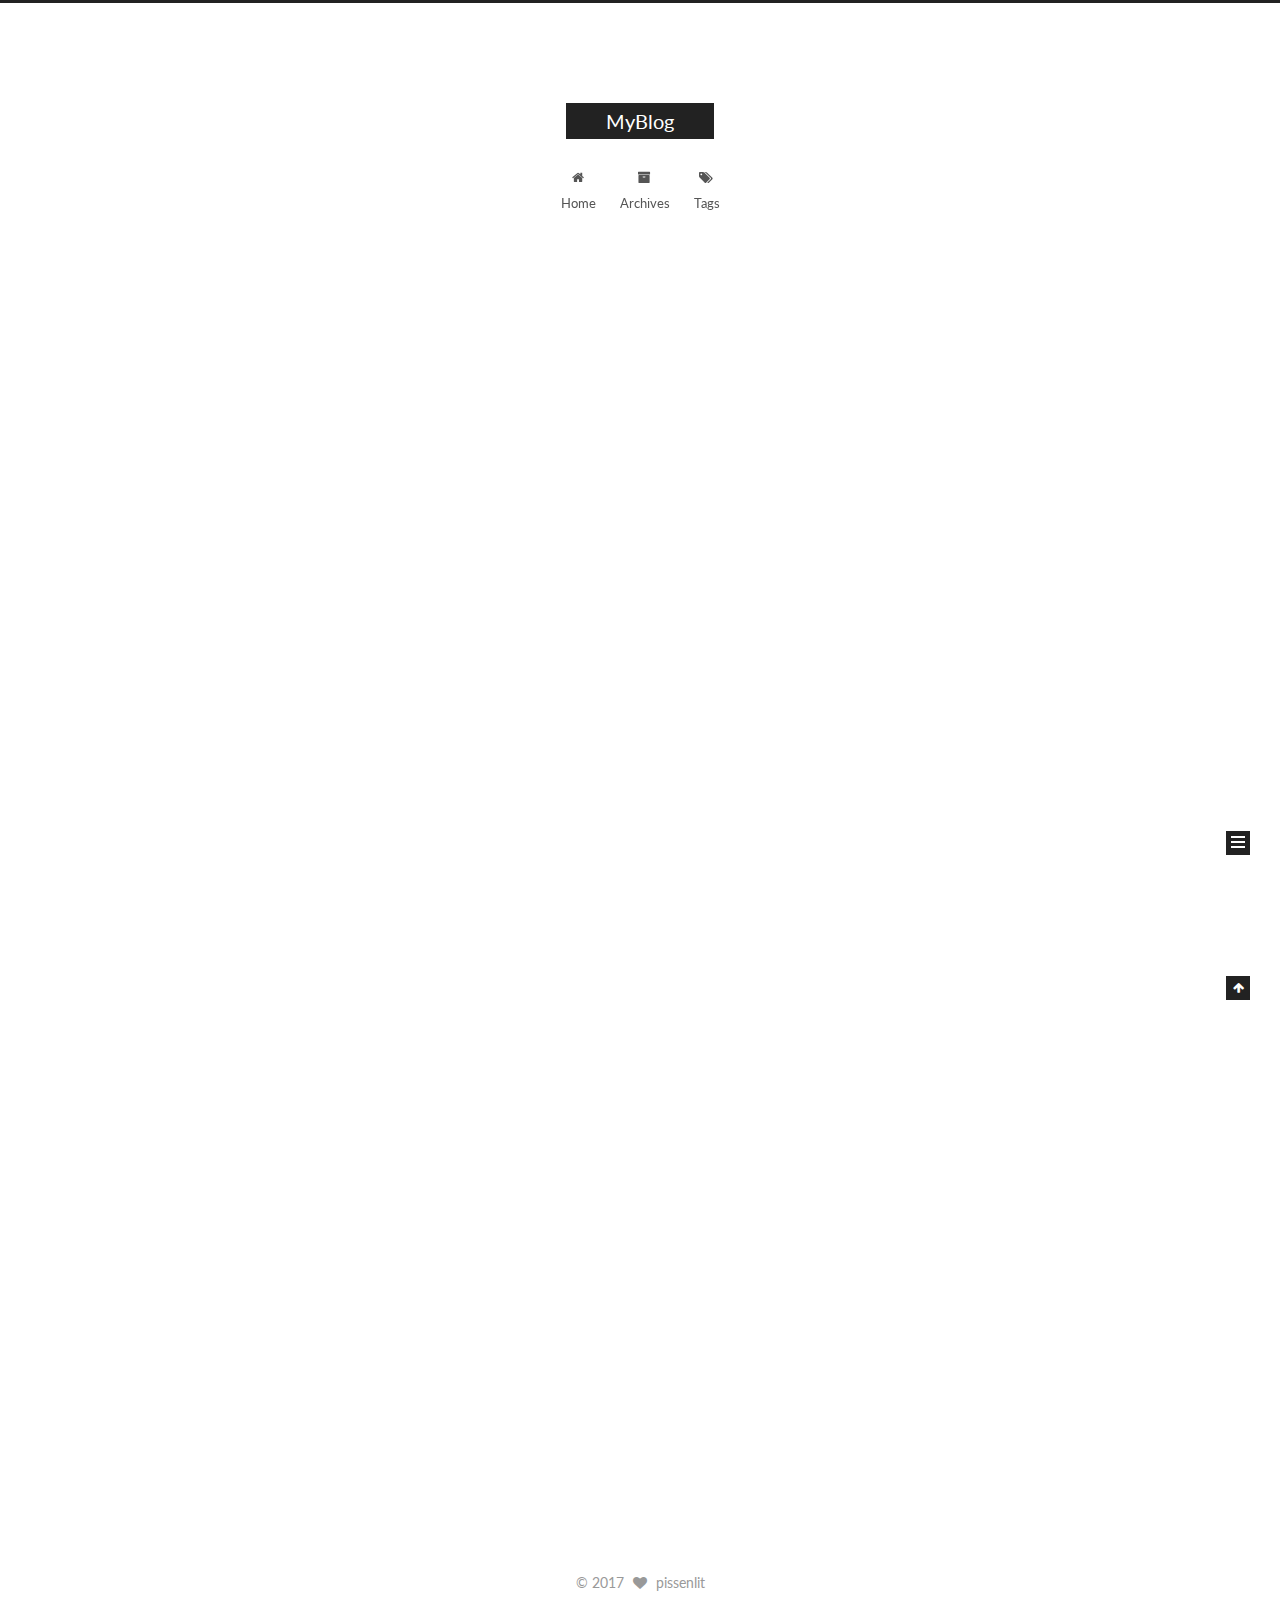
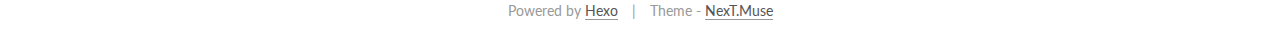
==== commit aff9ae40: "Site updated: 2017-03-09 10:22:26" ====
--- a/index.html
+++ b/index.html
@@ -1,227 +1,447 @@
-<!DOCTYPE html>
-<html>
+<!doctype html>
+
+
+
+  
+
+
+<html class="theme-next muse use-motion" lang="">
 <head>
-  <meta charset="utf-8">
-  
-  <meta name="renderer" content="webkit">
-  <meta http-equiv="X-UA-Compatible" content="IE=edge" >
-  <link rel="dns-prefetch" href="http://yoursite.com">
-  <title>MyBlog</title>
-  <meta name="viewport" content="width=device-width, initial-scale=1, maximum-scale=1">
-  <meta property="og:type" content="website">
+  <meta charset="UTF-8"/>
+<meta http-equiv="X-UA-Compatible" content="IE=edge" />
+<meta name="viewport" content="width=device-width, initial-scale=1, maximum-scale=1"/>
+
+
+
+<meta http-equiv="Cache-Control" content="no-transform" />
+<meta http-equiv="Cache-Control" content="no-siteapp" />
+
+
+
+
+
+
+
+
+
+
+
+
+
+
+
+  
+  
+  <link href="/lib/fancybox/source/jquery.fancybox.css?v=2.1.5" rel="stylesheet" type="text/css" />
+
+
+
+
+  
+  
+  
+  
+
+  
+    
+    
+  
+
+  
+
+  
+
+  
+
+  
+
+  
+    
+    
+    <link href="//fonts.googleapis.com/css?family=Lato:300,300italic,400,400italic,700,700italic&subset=latin,latin-ext" rel="stylesheet" type="text/css">
+  
+
+
+
+
+
+
+<link href="/lib/font-awesome/css/font-awesome.min.css?v=4.6.2" rel="stylesheet" type="text/css" />
+
+<link href="/css/main.css?v=5.1.0" rel="stylesheet" type="text/css" />
+
+
+  <meta name="keywords" content="Hexo, NexT" />
+
+
+
+
+
+
+
+
+  <link rel="shortcut icon" type="image/x-icon" href="/favicon.ico?v=5.1.0" />
+
+
+
+
+
+
+<meta property="og:type" content="website">
 <meta property="og:title" content="MyBlog">
-<meta property="og:url" content="http://yoursite.com/index.html">
+<meta property="og:url" content="https://dandelionxxj.github.io/index.html">
 <meta property="og:site_name" content="MyBlog">
 <meta name="twitter:card" content="summary">
 <meta name="twitter:title" content="MyBlog">
-  
-    <link rel="alternative" href="/atom.xml" title="MyBlog" type="application/atom+xml">
-  
-  
-    <link rel="icon" href="/favicon.png">
-  
-  <link rel="stylesheet" type="text/css" href="/./main.2d7529.css">
-  <style type="text/css">
-  
-    #container.show {
-      background: linear-gradient(200deg,#a0cfe4,#e8c37e);
+
+
+
+<script type="text/javascript" id="hexo.configurations">
+  var NexT = window.NexT || {};
+  var CONFIG = {
+    root: '/',
+    scheme: 'Muse',
+    sidebar: {"position":"left","display":"post","offset":12,"offset_float":0,"b2t":false,"scrollpercent":false},
+    fancybox: true,
+    motion: true,
+    duoshuo: {
+      userId: '0',
+      author: 'Author'
+    },
+    algolia: {
+      applicationID: '',
+      apiKey: '',
+      indexName: '',
+      hits: {"per_page":10},
+      labels: {"input_placeholder":"Search for Posts","hits_empty":"We didn't find any results for the search: ${query}","hits_stats":"${hits} results found in ${time} ms"}
     }
-  </style>
-  
-
-  
-
+  };
+</script>
+
+
+
+  <link rel="canonical" href="https://dandelionxxj.github.io/"/>
+
+
+
+
+
+  <title> MyBlog </title>
 </head>
 
-<body>
-  <div id="container" q-class="show:isCtnShow">
-    <canvas id="anm-canvas" class="anm-canvas"></canvas>
-    <div class="left-col" q-class="show:isShow">
-      
-<div class="overlay" style="background: #4d4d4d"></div>
-<div class="intrude-less">
-	<header id="header" class="inner">
-		<a href="/" class="profilepic">
-			<img src="null" class="js-avatar">
-		</a>
-		<hgroup>
-		  <h1 class="header-author"><a href="/">pissenlit</a></h1>
-		</hgroup>
-		
-
-		<nav class="header-menu">
-			<ul>
-			
-				<li><a href="/">主页</a></li>
-	        
-				<li><a href="/tags/随笔/">随笔</a></li>
-	        
-			</ul>
-		</nav>
-		<nav class="header-smart-menu">
-    		
-    			
-    			<a q-on="click: openSlider(e, 'innerArchive')" href="javascript:void(0)">所有文章</a>
-    			
-            
-    			
-    			<a q-on="click: openSlider(e, 'friends')" href="javascript:void(0)">友链</a>
-    			
-            
-    			
-    			<a q-on="click: openSlider(e, 'aboutme')" href="javascript:void(0)">关于我</a>
-    			
-            
-		</nav>
-		<nav class="header-nav">
-			<div class="social">
-				
-					<a class="github" target="_blank" href="#" title="github"><i class="icon-github"></i></a>
-		        
-					<a class="weibo" target="_blank" href="#" title="weibo"><i class="icon-weibo"></i></a>
-		        
-					<a class="rss" target="_blank" href="#" title="rss"><i class="icon-rss"></i></a>
-		        
-					<a class="zhihu" target="_blank" href="#" title="zhihu"><i class="icon-zhihu"></i></a>
-		        
-			</div>
-		</nav>
-	</header>		
+<body itemscope itemtype="http://schema.org/WebPage" lang="">
+
+  
+
+
+
+
+
+
+
+
+
+
+
+
+
+
+  
+  
+    
+  
+
+  <div class="container one-collumn sidebar-position-left 
+   page-home 
+ ">
+    <div class="headband"></div>
+
+    <header id="header" class="header" itemscope itemtype="http://schema.org/WPHeader">
+      <div class="header-inner"><div class="site-brand-wrapper">
+  <div class="site-meta ">
+    
+
+    <div class="custom-logo-site-title">
+      <a href="/"  class="brand" rel="start">
+        <span class="logo-line-before"><i></i></span>
+        <span class="site-title">MyBlog</span>
+        <span class="logo-line-after"><i></i></span>
+      </a>
+    </div>
+      
+        <p class="site-subtitle"></p>
+      
+  </div>
+
+  <div class="site-nav-toggle">
+    <button>
+      <span class="btn-bar"></span>
+      <span class="btn-bar"></span>
+      <span class="btn-bar"></span>
+    </button>
+  </div>
 </div>
 
-    </div>
-    <div class="mid-col" q-class="show:isShow,hide:isShow|isFalse">
-      
-<nav id="mobile-nav">
-  	<div class="overlay js-overlay" style="background: #4d4d4d"></div>
-	<div class="btnctn js-mobile-btnctn">
-  		<div class="slider-trigger list" q-on="click: openSlider(e)"><i class="icon icon-sort"></i></div>
-	</div>
-	<div class="intrude-less">
-		<header id="header" class="inner">
-			<div class="profilepic">
-				<img src="null" class="js-avatar">
-			</div>
-			<hgroup>
-			  <h1 class="header-author js-header-author">pissenlit</h1>
-			</hgroup>
-			
-			
-			
-				
-			
-				
-			
-			
-			
-			<nav class="header-nav">
-				<div class="social">
-					
-						<a class="github" target="_blank" href="#" title="github"><i class="icon-github"></i></a>
-			        
-						<a class="weibo" target="_blank" href="#" title="weibo"><i class="icon-weibo"></i></a>
-			        
-						<a class="rss" target="_blank" href="#" title="rss"><i class="icon-rss"></i></a>
-			        
-						<a class="zhihu" target="_blank" href="#" title="zhihu"><i class="icon-zhihu"></i></a>
-			        
-				</div>
-			</nav>
-
-			<nav class="header-menu js-header-menu">
-				<ul style="width: 50%">
-				
-				
-					<li style="width: 50%"><a href="/">主页</a></li>
-		        
-					<li style="width: 50%"><a href="/tags/随笔/">随笔</a></li>
-		        
-				</ul>
-			</nav>
-		</header>				
-	</div>
-	<div class="mobile-mask" style="display:none" q-show="isShow"></div>
+<nav class="site-nav">
+  
+
+  
+    <ul id="menu" class="menu">
+      
+        
+        <li class="menu-item menu-item-home">
+          <a href="/" rel="section">
+            
+              <i class="menu-item-icon fa fa-fw fa-home"></i> <br />
+            
+            Home
+          </a>
+        </li>
+      
+        
+        <li class="menu-item menu-item-archives">
+          <a href="/archives" rel="section">
+            
+              <i class="menu-item-icon fa fa-fw fa-archive"></i> <br />
+            
+            Archives
+          </a>
+        </li>
+      
+        
+        <li class="menu-item menu-item-tags">
+          <a href="/tags" rel="section">
+            
+              <i class="menu-item-icon fa fa-fw fa-tags"></i> <br />
+            
+            Tags
+          </a>
+        </li>
+      
+
+      
+    </ul>
+  
+
+  
 </nav>
 
-      <div id="wrapper" class="body-wrap">
-        <div class="menu-l">
-          <div class="canvas-wrap">
-            <canvas data-colors="#eaeaea" data-sectionHeight="100" data-contentId="js-content" id="myCanvas1" class="anm-canvas"></canvas>
-          </div>
-          <div id="js-content" class="content-ll">
-            
-  
-    <article id="post-myFirstBlog" class="article article-type-post  article-index" itemscope itemprop="blogPost">
-  <div class="article-inner">
-    
-      <header class="article-header">
-        
-  
-    <h1 itemprop="name">
-      <a class="article-title" href="/2017/03/08/myFirstBlog/">myFirstBlog</a>
-    </h1>
-  
-
-        
-        <a href="/2017/03/08/myFirstBlog/" class="archive-article-date">
-  	<time datetime="2017-03-08T10:22:41.000Z" itemprop="datePublished"><i class="icon-calendar icon"></i>2017-03-08</time>
-</a>
-        
+
+
+ </div>
+    </header>
+
+    <main id="main" class="main">
+      <div class="main-inner">
+        <div class="content-wrap">
+          <div id="content" class="content">
+            
+  <section id="posts" class="posts-expand">
+    
+      
+
+  
+
+  
+  
+  
+
+  <article class="post post-type-normal " itemscope itemtype="http://schema.org/Article">
+    <link itemprop="mainEntityOfPage" href="https://dandelionxxj.github.io/2017/03/08/myFirstBlog/">
+
+    <span hidden itemprop="author" itemscope itemtype="http://schema.org/Person">
+      <meta itemprop="name" content="pissenlit">
+      <meta itemprop="description" content="">
+      <meta itemprop="image" content="/images/avatar.gif">
+    </span>
+
+    <span hidden itemprop="publisher" itemscope itemtype="http://schema.org/Organization">
+      <meta itemprop="name" content="MyBlog">
+    </span>
+
+    
+      <header class="post-header">
+
+        
+        
+          <h1 class="post-title" itemprop="name headline">
+            
+            
+              
+                
+                <a class="post-title-link" href="/2017/03/08/myFirstBlog/" itemprop="url">
+                  myFirstBlog
+                </a>
+              
+            
+          </h1>
+        
+
+        <div class="post-meta">
+          <span class="post-time">
+            
+              <span class="post-meta-item-icon">
+                <i class="fa fa-calendar-o"></i>
+              </span>
+              
+                <span class="post-meta-item-text">Posted on</span>
+              
+              <time title="Post created" itemprop="dateCreated datePublished" datetime="2017-03-08T18:22:41+08:00">
+                2017-03-08
+              </time>
+            
+
+            
+
+            
+          </span>
+
+          
+
+          
+            
+          
+
+          
+          
+
+          
+
+          
+
+          
+
+        </div>
       </header>
     
-    <div class="article-entry" itemprop="articleBody">
-      
-        
-      
-
-      
-    </div>
-    <div class="article-info article-info-index">
-      
-      
-      
-
-      
-        <p class="article-more-link">
-          <a class="article-more-a" href="/2017/03/08/myFirstBlog/">展开全文 >></a>
-        </p>
-      
-
-      
-      <div class="clearfix"></div>
-    </div>
-  </div>
-</article>
-
-
-
-
-
-
-
-
-  
-    <article id="post-hello-world" class="article article-type-post  article-index" itemscope itemprop="blogPost">
-  <div class="article-inner">
-    
-      <header class="article-header">
-        
-  
-    <h1 itemprop="name">
-      <a class="article-title" href="/2017/03/08/hello-world/">Hello World</a>
-    </h1>
-  
-
-        
-        <a href="/2017/03/08/hello-world/" class="archive-article-date">
-  	<time datetime="2017-03-08T10:16:15.588Z" itemprop="datePublished"><i class="icon-calendar icon"></i>2017-03-08</time>
-</a>
-        
+
+
+    <div class="post-body" itemprop="articleBody">
+
+      
+      
+
+      
+        
+          
+            
+          
+        
+      
+    </div>
+
+    <div>
+      
+    </div>
+
+    <div>
+      
+    </div>
+
+
+    <footer class="post-footer">
+      
+
+      
+
+      
+
+      
+      
+        <div class="post-eof"></div>
+      
+    </footer>
+  </article>
+
+
+    
+      
+
+  
+
+  
+  
+  
+
+  <article class="post post-type-normal " itemscope itemtype="http://schema.org/Article">
+    <link itemprop="mainEntityOfPage" href="https://dandelionxxj.github.io/2017/03/08/hello-world/">
+
+    <span hidden itemprop="author" itemscope itemtype="http://schema.org/Person">
+      <meta itemprop="name" content="pissenlit">
+      <meta itemprop="description" content="">
+      <meta itemprop="image" content="/images/avatar.gif">
+    </span>
+
+    <span hidden itemprop="publisher" itemscope itemtype="http://schema.org/Organization">
+      <meta itemprop="name" content="MyBlog">
+    </span>
+
+    
+      <header class="post-header">
+
+        
+        
+          <h1 class="post-title" itemprop="name headline">
+            
+            
+              
+                
+                <a class="post-title-link" href="/2017/03/08/hello-world/" itemprop="url">
+                  Hello World
+                </a>
+              
+            
+          </h1>
+        
+
+        <div class="post-meta">
+          <span class="post-time">
+            
+              <span class="post-meta-item-icon">
+                <i class="fa fa-calendar-o"></i>
+              </span>
+              
+                <span class="post-meta-item-text">Posted on</span>
+              
+              <time title="Post created" itemprop="dateCreated datePublished" datetime="2017-03-08T18:16:15+08:00">
+                2017-03-08
+              </time>
+            
+
+            
+
+            
+          </span>
+
+          
+
+          
+            
+          
+
+          
+          
+
+          
+
+          
+
+          
+
+        </div>
       </header>
     
-    <div class="article-entry" itemprop="articleBody">
-      
-        <p>Welcome to <a href="https://hexo.io/" target="_blank" rel="external">Hexo</a>! This is your very first post. Check <a href="https://hexo.io/docs/" target="_blank" rel="external">documentation</a> for more info. If you get any problems when using Hexo, you can find the answer in <a href="https://hexo.io/docs/troubleshooting.html" target="_blank" rel="external">troubleshooting</a> or you can ask me on <a href="https://github.com/hexojs/hexo/issues" target="_blank" rel="external">GitHub</a>.</p>
+
+
+    <div class="post-body" itemprop="articleBody">
+
+      
+      
+
+      
+        
+          
+            <p>Welcome to <a href="https://hexo.io/" target="_blank" rel="external">Hexo</a>! This is your very first post. Check <a href="https://hexo.io/docs/" target="_blank" rel="external">documentation</a> for more info. If you get any problems when using Hexo, you can find the answer in <a href="https://hexo.io/docs/troubleshooting.html" target="_blank" rel="external">troubleshooting</a> or you can ask me on <a href="https://github.com/hexojs/hexo/issues" target="_blank" rel="external">GitHub</a>.</p>
 <h2 id="Quick-Start"><a href="#Quick-Start" class="headerlink" title="Quick Start"></a>Quick Start</h2><h3 id="Create-a-new-post"><a href="#Create-a-new-post" class="headerlink" title="Create a new post"></a>Create a new post</h3><figure class="highlight bash"><table><tr><td class="gutter"><pre><div class="line">1</div></pre></td><td class="code"><pre><div class="line">$ hexo new <span class="string">"My New Post"</span></div></pre></td></tr></table></figure>
 <p>More info: <a href="https://hexo.io/docs/writing.html" target="_blank" rel="external">Writing</a></p>
 <h3 id="Run-server"><a href="#Run-server" class="headerlink" title="Run server"></a>Run server</h3><figure class="highlight bash"><table><tr><td class="gutter"><pre><div class="line">1</div></pre></td><td class="code"><pre><div class="line">$ hexo server</div></pre></td></tr></table></figure>
@@ -231,276 +451,267 @@
 <h3 id="Deploy-to-remote-sites"><a href="#Deploy-to-remote-sites" class="headerlink" title="Deploy to remote sites"></a>Deploy to remote sites</h3><figure class="highlight bash"><table><tr><td class="gutter"><pre><div class="line">1</div></pre></td><td class="code"><pre><div class="line">$ hexo deploy</div></pre></td></tr></table></figure>
 <p>More info: <a href="https://hexo.io/docs/deployment.html" target="_blank" rel="external">Deployment</a></p>
 
-      
-
-      
-    </div>
-    <div class="article-info article-info-index">
-      
-      
-      
-
-      
-        <p class="article-more-link">
-          <a class="article-more-a" href="/2017/03/08/hello-world/">展开全文 >></a>
-        </p>
-      
-
-      
-      <div class="clearfix"></div>
+          
+        
+      
+    </div>
+
+    <div>
+      
+    </div>
+
+    <div>
+      
+    </div>
+
+
+    <footer class="post-footer">
+      
+
+      
+
+      
+
+      
+      
+        <div class="post-eof"></div>
+      
+    </footer>
+  </article>
+
+
+    
+  </section>
+
+  
+
+          
+          </div>
+          
+
+
+          
+
+        </div>
+        
+          
+  
+  <div class="sidebar-toggle">
+    <div class="sidebar-toggle-line-wrap">
+      <span class="sidebar-toggle-line sidebar-toggle-line-first"></span>
+      <span class="sidebar-toggle-line sidebar-toggle-line-middle"></span>
+      <span class="sidebar-toggle-line sidebar-toggle-line-last"></span>
     </div>
   </div>
-</article>
-
-
-
-
-
-
-
-
-  
-  
-
-
-          </div>
+
+  <aside id="sidebar" class="sidebar">
+    <div class="sidebar-inner">
+
+      
+
+      
+
+      <section class="site-overview sidebar-panel sidebar-panel-active">
+        <div class="site-author motion-element" itemprop="author" itemscope itemtype="http://schema.org/Person">
+          <img class="site-author-image" itemprop="image"
+               src="/images/avatar.gif"
+               alt="pissenlit" />
+          <p class="site-author-name" itemprop="name">pissenlit</p>
+           
+              <p class="site-description motion-element" itemprop="description"></p>
+          
         </div>
+        <nav class="site-state motion-element">
+
+          
+            <div class="site-state-item site-state-posts">
+              <a href="/archives">
+                <span class="site-state-item-count">2</span>
+                <span class="site-state-item-name">posts</span>
+              </a>
+            </div>
+          
+
+          
+
+          
+
+        </nav>
+
+        
+
+        <div class="links-of-author motion-element">
+          
+        </div>
+
+        
+        
+
+        
+        
+
+        
+
+
+      </section>
+
+      
+
+      
+
+    </div>
+  </aside>
+
+
+        
       </div>
-      <footer id="footer">
-  <div class="outer">
-    <div id="footer-info">
-    	<div class="footer-left">
-    		&copy; 2017 pissenlit
-    	</div>
-      	<div class="footer-right">
-      		<a href="http://hexo.io/" target="_blank">Hexo</a>  Theme <a href="https://github.com/litten/hexo-theme-yilia" target="_blank">Yilia</a> by Litten
-      	</div>
-    </div>
+    </main>
+
+    <footer id="footer" class="footer">
+      <div class="footer-inner">
+        <div class="copyright" >
+  
+  &copy; 
+  <span itemprop="copyrightYear">2017</span>
+  <span class="with-love">
+    <i class="fa fa-heart"></i>
+  </span>
+  <span class="author" itemprop="copyrightHolder">pissenlit</span>
+</div>
+
+
+<div class="powered-by">
+  Powered by <a class="theme-link" href="https://hexo.io">Hexo</a>
+</div>
+
+<div class="theme-info">
+  Theme -
+  <a class="theme-link" href="https://github.com/iissnan/hexo-theme-next">
+    NexT.Muse
+  </a>
+</div>
+
+
+        
+
+        
+      </div>
+    </footer>
+
+    
+      <div class="back-to-top">
+        <i class="fa fa-arrow-up"></i>
+        
+      </div>
+    
+    
   </div>
-</footer>
-    </div>
-    <script>
-	var yiliaConfig = {
-		mathjax: false,
-		isHome: true,
-		isPost: false,
-		isArchive: false,
-		isTag: false,
-		isCategory: false,
-		open_in_new: false,
-		root: "/",
-		innerArchive: true,
-		showTags: false
-	}
+
+  
+
+<script type="text/javascript">
+  if (Object.prototype.toString.call(window.Promise) !== '[object Function]') {
+    window.Promise = null;
+  }
 </script>
 
-<script>!function(t){function n(r){if(e[r])return e[r].exports;var o=e[r]={exports:{},id:r,loaded:!1};return t[r].call(o.exports,o,o.exports,n),o.loaded=!0,o.exports}var e={};return n.m=t,n.c=e,n.p="./",n(0)}([function(t,n,e){"use strict";function r(t){return t&&t.__esModule?t:{default:t}}function o(t,n){var e=/\/|index.html/g;return t.replace(e,"")===n.replace(e,"")}function i(){for(var t=document.querySelectorAll(".js-header-menu li a"),n=window.location.pathname,e=0,r=t.length;e<r;e++){var i=t[e];o(n,i.getAttribute("href"))&&(0,d.default)(i,"active")}}function u(t){for(var n=t.offsetLeft,e=t.offsetParent;null!==e;)n+=e.offsetLeft,e=e.offsetParent;return n}function f(t){for(var n=t.offsetTop,e=t.offsetParent;null!==e;)n+=e.offsetTop,e=e.offsetParent;return n}function c(t,n,e,r,o){var i=u(t),c=f(t)-n;if(c-e<=o){var a=t.$newDom;a||(a=t.cloneNode(!0),(0,h.default)(t,a),t.$newDom=a,a.style.position="fixed",a.style.top=(e||c)+"px",a.style.left=i+"px",a.style.zIndex=r||2,a.style.width="100%",a.style.color="#fff"),a.style.visibility="visible",t.style.visibility="hidden"}else{t.style.visibility="visible";var s=t.$newDom;s&&(s.style.visibility="hidden")}}function a(){var t=document.querySelector(".js-overlay"),n=document.querySelector(".js-header-menu");c(t,document.body.scrollTop,-63,2,0),c(n,document.body.scrollTop,1,3,0)}function s(){document.querySelector("#container").addEventListener("scroll",function(t){a()}),window.addEventListener("scroll",function(t){a()}),a()}function l(){x.default.versions.mobile&&window.screen.width<800&&(i(),s())}var p=e(71),d=r(p),v=e(72),y=(r(v),e(84)),h=r(y),b=e(69),x=r(b),m=e(75),g=r(m),w=e(70);l(),(0,w.addLoadEvent)(function(){g.default.init()}),t.exports={}},function(t,n){var e=t.exports="undefined"!=typeof window&&window.Math==Math?window:"undefined"!=typeof self&&self.Math==Math?self:Function("return this")();"number"==typeof __g&&(__g=e)},function(t,n){var e={}.hasOwnProperty;t.exports=function(t,n){return e.call(t,n)}},function(t,n,e){var r=e(49),o=e(15);t.exports=function(t){return r(o(t))}},function(t,n,e){t.exports=!e(8)(function(){return 7!=Object.defineProperty({},"a",{get:function(){return 7}}).a})},function(t,n,e){var r=e(6),o=e(12);t.exports=e(4)?function(t,n,e){return r.f(t,n,o(1,e))}:function(t,n,e){return t[n]=e,t}},function(t,n,e){var r=e(10),o=e(30),i=e(24),u=Object.defineProperty;n.f=e(4)?Object.defineProperty:function(t,n,e){if(r(t),n=i(n,!0),r(e),o)try{return u(t,n,e)}catch(t){}if("get"in e||"set"in e)throw TypeError("Accessors not supported!");return"value"in e&&(t[n]=e.value),t}},function(t,n,e){var r=e(22)("wks"),o=e(13),i=e(1).Symbol,u="function"==typeof i,f=t.exports=function(t){return r[t]||(r[t]=u&&i[t]||(u?i:o)("Symbol."+t))};f.store=r},function(t,n){t.exports=function(t){try{return!!t()}catch(t){return!0}}},function(t,n,e){var r=e(35),o=e(16);t.exports=Object.keys||function(t){return r(t,o)}},function(t,n,e){var r=e(11);t.exports=function(t){if(!r(t))throw TypeError(t+" is not an object!");return t}},function(t,n){t.exports=function(t){return"object"==typeof t?null!==t:"function"==typeof t}},function(t,n){t.exports=function(t,n){return{enumerable:!(1&t),configurable:!(2&t),writable:!(4&t),value:n}}},function(t,n){var e=0,r=Math.random();t.exports=function(t){return"Symbol(".concat(void 0===t?"":t,")_",(++e+r).toString(36))}},function(t,n){var e=t.exports={version:"2.4.0"};"number"==typeof __e&&(__e=e)},function(t,n){t.exports=function(t){if(void 0==t)throw TypeError("Can't call method on  "+t);return t}},function(t,n){t.exports="constructor,hasOwnProperty,isPrototypeOf,propertyIsEnumerable,toLocaleString,toString,valueOf".split(",")},function(t,n){t.exports={}},function(t,n){t.exports=!0},function(t,n){n.f={}.propertyIsEnumerable},function(t,n,e){var r=e(6).f,o=e(2),i=e(7)("toStringTag");t.exports=function(t,n,e){t&&!o(t=e?t:t.prototype,i)&&r(t,i,{configurable:!0,value:n})}},function(t,n,e){var r=e(22)("keys"),o=e(13);t.exports=function(t){return r[t]||(r[t]=o(t))}},function(t,n,e){var r=e(1),o="__core-js_shared__",i=r[o]||(r[o]={});t.exports=function(t){return i[t]||(i[t]={})}},function(t,n){var e=Math.ceil,r=Math.floor;t.exports=function(t){return isNaN(t=+t)?0:(t>0?r:e)(t)}},function(t,n,e){var r=e(11);t.exports=function(t,n){if(!r(t))return t;var e,o;if(n&&"function"==typeof(e=t.toString)&&!r(o=e.call(t)))return o;if("function"==typeof(e=t.valueOf)&&!r(o=e.call(t)))return o;if(!n&&"function"==typeof(e=t.toString)&&!r(o=e.call(t)))return o;throw TypeError("Can't convert object to primitive value")}},function(t,n,e){var r=e(1),o=e(14),i=e(18),u=e(26),f=e(6).f;t.exports=function(t){var n=o.Symbol||(o.Symbol=i?{}:r.Symbol||{});"_"==t.charAt(0)||t in n||f(n,t,{value:u.f(t)})}},function(t,n,e){n.f=e(7)},function(t,n,e){var r=e(1),o=e(14),i=e(46),u=e(5),f="prototype",c=function(t,n,e){var a,s,l,p=t&c.F,d=t&c.G,v=t&c.S,y=t&c.P,h=t&c.B,b=t&c.W,x=d?o:o[n]||(o[n]={}),m=x[f],g=d?r:v?r[n]:(r[n]||{})[f];d&&(e=n);for(a in e)s=!p&&g&&void 0!==g[a],s&&a in x||(l=s?g[a]:e[a],x[a]=d&&"function"!=typeof g[a]?e[a]:h&&s?i(l,r):b&&g[a]==l?function(t){var n=function(n,e,r){if(this instanceof t){switch(arguments.length){case 0:return new t;case 1:return new t(n);case 2:return new t(n,e)}return new t(n,e,r)}return t.apply(this,arguments)};return n[f]=t[f],n}(l):y&&"function"==typeof l?i(Function.call,l):l,y&&((x.virtual||(x.virtual={}))[a]=l,t&c.R&&m&&!m[a]&&u(m,a,l)))};c.F=1,c.G=2,c.S=4,c.P=8,c.B=16,c.W=32,c.U=64,c.R=128,t.exports=c},function(t,n){var e={}.toString;t.exports=function(t){return e.call(t).slice(8,-1)}},function(t,n,e){var r=e(11),o=e(1).document,i=r(o)&&r(o.createElement);t.exports=function(t){return i?o.createElement(t):{}}},function(t,n,e){t.exports=!e(4)&&!e(8)(function(){return 7!=Object.defineProperty(e(29)("div"),"a",{get:function(){return 7}}).a})},function(t,n,e){"use strict";var r=e(18),o=e(27),i=e(36),u=e(5),f=e(2),c=e(17),a=e(51),s=e(20),l=e(58),p=e(7)("iterator"),d=!([].keys&&"next"in[].keys()),v="@@iterator",y="keys",h="values",b=function(){return this};t.exports=function(t,n,e,x,m,g,w){a(e,n,x);var O,S,_,j=function(t){if(!d&&t in A)return A[t];switch(t){case y:return function(){return new e(this,t)};case h:return function(){return new e(this,t)}}return function(){return new e(this,t)}},P=n+" Iterator",E=m==h,M=!1,A=t.prototype,T=A[p]||A[v]||m&&A[m],L=T||j(m),N=m?E?j("entries"):L:void 0,C="Array"==n?A.entries||T:T;if(C&&(_=l(C.call(new t)),_!==Object.prototype&&(s(_,P,!0),r||f(_,p)||u(_,p,b))),E&&T&&T.name!==h&&(M=!0,L=function(){return T.call(this)}),r&&!w||!d&&!M&&A[p]||u(A,p,L),c[n]=L,c[P]=b,m)if(O={values:E?L:j(h),keys:g?L:j(y),entries:N},w)for(S in O)S in A||i(A,S,O[S]);else o(o.P+o.F*(d||M),n,O);return O}},function(t,n,e){var r=e(10),o=e(55),i=e(16),u=e(21)("IE_PROTO"),f=function(){},c="prototype",a=function(){var t,n=e(29)("iframe"),r=i.length,o="<",u=">";for(n.style.display="none",e(48).appendChild(n),n.src="javascript:",t=n.contentWindow.document,t.open(),t.write(o+"script"+u+"document.F=Object"+o+"/script"+u),t.close(),a=t.F;r--;)delete a[c][i[r]];return a()};t.exports=Object.create||function(t,n){var e;return null!==t?(f[c]=r(t),e=new f,f[c]=null,e[u]=t):e=a(),void 0===n?e:o(e,n)}},function(t,n,e){var r=e(35),o=e(16).concat("length","prototype");n.f=Object.getOwnPropertyNames||function(t){return r(t,o)}},function(t,n){n.f=Object.getOwnPropertySymbols},function(t,n,e){var r=e(2),o=e(3),i=e(45)(!1),u=e(21)("IE_PROTO");t.exports=function(t,n){var e,f=o(t),c=0,a=[];for(e in f)e!=u&&r(f,e)&&a.push(e);for(;n.length>c;)r(f,e=n[c++])&&(~i(a,e)||a.push(e));return a}},function(t,n,e){t.exports=e(5)},function(t,n,e){var r=e(15);t.exports=function(t){return Object(r(t))}},function(t,n,e){t.exports={default:e(41),__esModule:!0}},function(t,n,e){t.exports={default:e(42),__esModule:!0}},function(t,n,e){"use strict";function r(t){return t&&t.__esModule?t:{default:t}}n.__esModule=!0;var o=e(39),i=r(o),u=e(38),f=r(u),c="function"==typeof f.default&&"symbol"==typeof i.default?function(t){return typeof t}:function(t){return t&&"function"==typeof f.default&&t.constructor===f.default&&t!==f.default.prototype?"symbol":typeof t};n.default="function"==typeof f.default&&"symbol"===c(i.default)?function(t){return"undefined"==typeof t?"undefined":c(t)}:function(t){return t&&"function"==typeof f.default&&t.constructor===f.default&&t!==f.default.prototype?"symbol":"undefined"==typeof t?"undefined":c(t)}},function(t,n,e){e(65),e(63),e(66),e(67),t.exports=e(14).Symbol},function(t,n,e){e(64),e(68),t.exports=e(26).f("iterator")},function(t,n){t.exports=function(t){if("function"!=typeof t)throw TypeError(t+" is not a function!");return t}},function(t,n){t.exports=function(){}},function(t,n,e){var r=e(3),o=e(61),i=e(60);t.exports=function(t){return function(n,e,u){var f,c=r(n),a=o(c.length),s=i(u,a);if(t&&e!=e){for(;a>s;)if(f=c[s++],f!=f)return!0}else for(;a>s;s++)if((t||s in c)&&c[s]===e)return t||s||0;return!t&&-1}}},function(t,n,e){var r=e(43);t.exports=function(t,n,e){if(r(t),void 0===n)return t;switch(e){case 1:return function(e){return t.call(n,e)};case 2:return function(e,r){return t.call(n,e,r)};case 3:return function(e,r,o){return t.call(n,e,r,o)}}return function(){return t.apply(n,arguments)}}},function(t,n,e){var r=e(9),o=e(34),i=e(19);t.exports=function(t){var n=r(t),e=o.f;if(e)for(var u,f=e(t),c=i.f,a=0;f.length>a;)c.call(t,u=f[a++])&&n.push(u);return n}},function(t,n,e){t.exports=e(1).document&&document.documentElement},function(t,n,e){var r=e(28);t.exports=Object("z").propertyIsEnumerable(0)?Object:function(t){return"String"==r(t)?t.split(""):Object(t)}},function(t,n,e){var r=e(28);t.exports=Array.isArray||function(t){return"Array"==r(t)}},function(t,n,e){"use strict";var r=e(32),o=e(12),i=e(20),u={};e(5)(u,e(7)("iterator"),function(){return this}),t.exports=function(t,n,e){t.prototype=r(u,{next:o(1,e)}),i(t,n+" Iterator")}},function(t,n){t.exports=function(t,n){return{value:n,done:!!t}}},function(t,n,e){var r=e(9),o=e(3);t.exports=function(t,n){for(var e,i=o(t),u=r(i),f=u.length,c=0;f>c;)if(i[e=u[c++]]===n)return e}},function(t,n,e){var r=e(13)("meta"),o=e(11),i=e(2),u=e(6).f,f=0,c=Object.isExtensible||function(){return!0},a=!e(8)(function(){return c(Object.preventExtensions({}))}),s=function(t){u(t,r,{value:{i:"O"+ ++f,w:{}}})},l=function(t,n){if(!o(t))return"symbol"==typeof t?t:("string"==typeof t?"S":"P")+t;if(!i(t,r)){if(!c(t))return"F";if(!n)return"E";s(t)}return t[r].i},p=function(t,n){if(!i(t,r)){if(!c(t))return!0;if(!n)return!1;s(t)}return t[r].w},d=function(t){return a&&v.NEED&&c(t)&&!i(t,r)&&s(t),t},v=t.exports={KEY:r,NEED:!1,fastKey:l,getWeak:p,onFreeze:d}},function(t,n,e){var r=e(6),o=e(10),i=e(9);t.exports=e(4)?Object.defineProperties:function(t,n){o(t);for(var e,u=i(n),f=u.length,c=0;f>c;)r.f(t,e=u[c++],n[e]);return t}},function(t,n,e){var r=e(19),o=e(12),i=e(3),u=e(24),f=e(2),c=e(30),a=Object.getOwnPropertyDescriptor;n.f=e(4)?a:function(t,n){if(t=i(t),n=u(n,!0),c)try{return a(t,n)}catch(t){}if(f(t,n))return o(!r.f.call(t,n),t[n])}},function(t,n,e){var r=e(3),o=e(33).f,i={}.toString,u="object"==typeof window&&window&&Object.getOwnPropertyNames?Object.getOwnPropertyNames(window):[],f=function(t){try{return o(t)}catch(t){return u.slice()}};t.exports.f=function(t){return u&&"[object Window]"==i.call(t)?f(t):o(r(t))}},function(t,n,e){var r=e(2),o=e(37),i=e(21)("IE_PROTO"),u=Object.prototype;t.exports=Object.getPrototypeOf||function(t){return t=o(t),r(t,i)?t[i]:"function"==typeof t.constructor&&t instanceof t.constructor?t.constructor.prototype:t instanceof Object?u:null}},function(t,n,e){var r=e(23),o=e(15);t.exports=function(t){return function(n,e){var i,u,f=String(o(n)),c=r(e),a=f.length;return c<0||c>=a?t?"":void 0:(i=f.charCodeAt(c),i<55296||i>56319||c+1===a||(u=f.charCodeAt(c+1))<56320||u>57343?t?f.charAt(c):i:t?f.slice(c,c+2):(i-55296<<10)+(u-56320)+65536)}}},function(t,n,e){var r=e(23),o=Math.max,i=Math.min;t.exports=function(t,n){return t=r(t),t<0?o(t+n,0):i(t,n)}},function(t,n,e){var r=e(23),o=Math.min;t.exports=function(t){return t>0?o(r(t),9007199254740991):0}},function(t,n,e){"use strict";var r=e(44),o=e(52),i=e(17),u=e(3);t.exports=e(31)(Array,"Array",function(t,n){this._t=u(t),this._i=0,this._k=n},function(){var t=this._t,n=this._k,e=this._i++;return!t||e>=t.length?(this._t=void 0,o(1)):"keys"==n?o(0,e):"values"==n?o(0,t[e]):o(0,[e,t[e]])},"values"),i.Arguments=i.Array,r("keys"),r("values"),r("entries")},function(t,n){},function(t,n,e){"use strict";var r=e(59)(!0);e(31)(String,"String",function(t){this._t=String(t),this._i=0},function(){var t,n=this._t,e=this._i;return e>=n.length?{value:void 0,done:!0}:(t=r(n,e),this._i+=t.length,{value:t,done:!1})})},function(t,n,e){"use strict";var r=e(1),o=e(2),i=e(4),u=e(27),f=e(36),c=e(54).KEY,a=e(8),s=e(22),l=e(20),p=e(13),d=e(7),v=e(26),y=e(25),h=e(53),b=e(47),x=e(50),m=e(10),g=e(3),w=e(24),O=e(12),S=e(32),_=e(57),j=e(56),P=e(6),E=e(9),M=j.f,A=P.f,T=_.f,L=r.Symbol,N=r.JSON,C=N&&N.stringify,k="prototype",F=d("_hidden"),q=d("toPrimitive"),I={}.propertyIsEnumerable,B=s("symbol-registry"),D=s("symbols"),W=s("op-symbols"),H=Object[k],K="function"==typeof L,R=r.QObject,J=!R||!R[k]||!R[k].findChild,U=i&&a(function(){return 7!=S(A({},"a",{get:function(){return A(this,"a",{value:7}).a}})).a})?function(t,n,e){var r=M(H,n);r&&delete H[n],A(t,n,e),r&&t!==H&&A(H,n,r)}:A,G=function(t){var n=D[t]=S(L[k]);return n._k=t,n},$=K&&"symbol"==typeof L.iterator?function(t){return"symbol"==typeof t}:function(t){return t instanceof L},z=function(t,n,e){return t===H&&z(W,n,e),m(t),n=w(n,!0),m(e),o(D,n)?(e.enumerable?(o(t,F)&&t[F][n]&&(t[F][n]=!1),e=S(e,{enumerable:O(0,!1)})):(o(t,F)||A(t,F,O(1,{})),t[F][n]=!0),U(t,n,e)):A(t,n,e)},Y=function(t,n){m(t);for(var e,r=b(n=g(n)),o=0,i=r.length;i>o;)z(t,e=r[o++],n[e]);return t},Q=function(t,n){return void 0===n?S(t):Y(S(t),n)},X=function(t){var n=I.call(this,t=w(t,!0));return!(this===H&&o(D,t)&&!o(W,t))&&(!(n||!o(this,t)||!o(D,t)||o(this,F)&&this[F][t])||n)},V=function(t,n){if(t=g(t),n=w(n,!0),t!==H||!o(D,n)||o(W,n)){var e=M(t,n);return!e||!o(D,n)||o(t,F)&&t[F][n]||(e.enumerable=!0),e}},Z=function(t){for(var n,e=T(g(t)),r=[],i=0;e.length>i;)o(D,n=e[i++])||n==F||n==c||r.push(n);return r},tt=function(t){for(var n,e=t===H,r=T(e?W:g(t)),i=[],u=0;r.length>u;)!o(D,n=r[u++])||e&&!o(H,n)||i.push(D[n]);return i};K||(L=function(){if(this instanceof L)throw TypeError("Symbol is not a constructor!");var t=p(arguments.length>0?arguments[0]:void 0),n=function(e){this===H&&n.call(W,e),o(this,F)&&o(this[F],t)&&(this[F][t]=!1),U(this,t,O(1,e))};return i&&J&&U(H,t,{configurable:!0,set:n}),G(t)},f(L[k],"toString",function(){return this._k}),j.f=V,P.f=z,e(33).f=_.f=Z,e(19).f=X,e(34).f=tt,i&&!e(18)&&f(H,"propertyIsEnumerable",X,!0),v.f=function(t){return G(d(t))}),u(u.G+u.W+u.F*!K,{Symbol:L});for(var nt="hasInstance,isConcatSpreadable,iterator,match,replace,search,species,split,toPrimitive,toStringTag,unscopables".split(","),et=0;nt.length>et;)d(nt[et++]);for(var nt=E(d.store),et=0;nt.length>et;)y(nt[et++]);u(u.S+u.F*!K,"Symbol",{for:function(t){return o(B,t+="")?B[t]:B[t]=L(t)},keyFor:function(t){if($(t))return h(B,t);throw TypeError(t+" is not a symbol!")},useSetter:function(){J=!0},useSimple:function(){J=!1}}),u(u.S+u.F*!K,"Object",{create:Q,defineProperty:z,defineProperties:Y,getOwnPropertyDescriptor:V,getOwnPropertyNames:Z,getOwnPropertySymbols:tt}),N&&u(u.S+u.F*(!K||a(function(){var t=L();return"[null]"!=C([t])||"{}"!=C({a:t})||"{}"!=C(Object(t))})),"JSON",{stringify:function(t){if(void 0!==t&&!$(t)){for(var n,e,r=[t],o=1;arguments.length>o;)r.push(arguments[o++]);return n=r[1],"function"==typeof n&&(e=n),!e&&x(n)||(n=function(t,n){if(e&&(n=e.call(this,t,n)),!$(n))return n}),r[1]=n,C.apply(N,r)}}}),L[k][q]||e(5)(L[k],q,L[k].valueOf),l(L,"Symbol"),l(Math,"Math",!0),l(r.JSON,"JSON",!0)},function(t,n,e){e(25)("asyncIterator")},function(t,n,e){e(25)("observable")},function(t,n,e){e(62);for(var r=e(1),o=e(5),i=e(17),u=e(7)("toStringTag"),f=["NodeList","DOMTokenList","MediaList","StyleSheetList","CSSRuleList"],c=0;c<5;c++){var a=f[c],s=r[a],l=s&&s.prototype;l&&!l[u]&&o(l,u,a),i[a]=i.Array}},function(t,n){"use strict";var e={versions:function(){var t=window.navigator.userAgent;return{trident:t.indexOf("Trident")>-1,presto:t.indexOf("Presto")>-1,webKit:t.indexOf("AppleWebKit")>-1,gecko:t.indexOf("Gecko")>-1&&t.indexOf("KHTML")==-1,mobile:!!t.match(/AppleWebKit.*Mobile.*/),ios:!!t.match(/\(i[^;]+;( U;)? CPU.+Mac OS X/),android:t.indexOf("Android")>-1||t.indexOf("Linux")>-1,iPhone:t.indexOf("iPhone")>-1||t.indexOf("Mac")>-1,iPad:t.indexOf("iPad")>-1,webApp:t.indexOf("Safari")==-1,weixin:t.indexOf("MicroMessenger")==-1}}()};t.exports=e},function(t,n,e){"use strict";function r(t){return t&&t.__esModule?t:{default:t}}var o=e(40),i=r(o),u=function(){function t(t,n,e){return n||e?String.fromCharCode(n||e):o[t]||t}function n(t){return l[t]}var e=/&quot;|&lt;|&gt;|&amp;|&nbsp;|&apos;|&#(\d+);|&#(\d+)/g,r=/['<> "&]/g,o={"&quot;":'"',"&lt;":"<","&gt;":">","&amp;":"&","&nbsp;":" "},f=/\u00a0/g,c=/<br\s*\/?>/gi,a=/\r?\n/g,s=/\s/g,l={};for(var p in o)l[o[p]]=p;return o["&apos;"]="'",l["'"]="&#39;",{encode:function(t){return t?(""+t).replace(r,n).replace(a,"<br/>").replace(s,"&nbsp;"):""},decode:function(n){return n?(""+n).replace(c,"\n").replace(e,t).replace(f," "):""},encodeBase16:function(t){if(!t)return t;t+="";for(var n=[],e=0,r=t.length;r>e;e++)n.push(t.charCodeAt(e).toString(16).toUpperCase());return n.join("")},encodeBase16forJSON:function(t){if(!t)return t;t=t.replace(/[\u4E00-\u9FBF]/gi,function(t){return escape(t).replace("%u","\\u")});for(var n=[],e=0,r=t.length;r>e;e++)n.push(t.charCodeAt(e).toString(16).toUpperCase());return n.join("")},decodeBase16:function(t){if(!t)return t;t+="";for(var n=[],e=0,r=t.length;r>e;e+=2)n.push(String.fromCharCode("0x"+t.slice(e,e+2)));return n.join("")},encodeObject:function(t){if(t instanceof Array)for(var n=0,e=t.length;e>n;n++)t[n]=u.encodeObject(t[n]);else if("object"==("undefined"==typeof t?"undefined":(0,i.default)(t)))for(var r in t)t[r]=u.encodeObject(t[r]);else if("string"==typeof t)return u.encode(t);return t},loadScript:function(t){var n=document.createElement("script");document.getElementsByTagName("body")[0].appendChild(n),n.setAttribute("src",t)},addLoadEvent:function(t){var n=window.onload;"function"!=typeof window.onload?window.onload=t:window.onload=function(){n(),t()}}}}();t.exports=u},function(t,n){function e(t,n){t.classList?t.classList.add(n):t.className+=" "+n}t.exports=e},function(t,n){function e(t,n){if(t.classList)t.classList.remove(n);else{var e=new RegExp("(^|\\b)"+n.split(" ").join("|")+"(\\b|$)","gi");t.className=t.className.replace(e," ")}}t.exports=e},,,function(t,n){"use strict";function e(){var t=document.querySelector("#page-nav");if(t&&!document.querySelector("#page-nav .extend.prev")&&(t.innerHTML='<a class="extend prev disabled" rel="prev">&laquo; Prev</a>'+t.innerHTML),t&&!document.querySelector("#page-nav .extend.next")&&(t.innerHTML=t.innerHTML+'<a class="extend next disabled" rel="next">Next &raquo;</a>'),yiliaConfig&&yiliaConfig.open_in_new){var n=document.querySelectorAll(".article-entry a:not(.article-more-a)");n.forEach(function(t){t.setAttribute("target","_blank")})}var e=document.querySelector("#js-aboutme");e&&0!==e.length&&(e.innerHTML=e.innerText)}t.exports={init:e}},,,,,,,,,function(t,n){function e(t,n){if("string"==typeof n)return t.insertAdjacentHTML("afterend",n);var e=t.nextSibling;return e?t.parentNode.insertBefore(n,e):t.parentNode.appendChild(n)}t.exports=e}])</script><script src="/./main.2d7529.js"></script><script>!function(){var e=function(e){var t=document.createElement("script");document.getElementsByTagName("body")[0].appendChild(t),t.setAttribute("src",e)};e("/slider.885efe.js")}()</script>
-
-
-    
-<div class="tools-col" q-class="show:isShow,hide:isShow|isFalse" q-on="click:stop(e)">
-  <div class="tools-nav header-menu">
-    
-    
-      
-      
-      
-    
-      
-      
-      
-    
-      
-      
-      
-    
-    
-
-    <ul style="width: 70%">
-    
-    
-      
-      <li style="width: 33.333333333333336%" q-on="click: openSlider(e, 'innerArchive')"><a href="javascript:void(0)" q-class="active:innerArchive">所有文章</a></li>
-      
-        
-      
-      <li style="width: 33.333333333333336%" q-on="click: openSlider(e, 'friends')"><a href="javascript:void(0)" q-class="active:friends">友链</a></li>
-      
-        
-      
-      <li style="width: 33.333333333333336%" q-on="click: openSlider(e, 'aboutme')"><a href="javascript:void(0)" q-class="active:aboutme">关于我</a></li>
-      
-        
-    </ul>
-  </div>
-  <div class="tools-wrap">
-    
-    	<section class="tools-section tools-section-all" q-show="innerArchive">
-        <div class="search-wrap">
-          <input class="search-ipt" q-model="search" type="text" placeholder="find something…">
-          <i class="icon-search icon" q-show="search|isEmptyStr"></i>
-          <i class="icon-close icon" q-show="search|isNotEmptyStr" q-on="click:clearChose(e)"></i>
-        </div>
-        <div class="widget tagcloud search-tag">
-          <p class="search-tag-wording">tag:</p>
-          <label class="search-switch">
-            <input type="checkbox" q-on="click:toggleTag(e)" q-attr="checked:showTags">
-          </label>
-          <ul class="article-tag-list" q-show="showTags">
-            
-            <div class="clearfix"></div>
-          </ul>
-        </div>
-        <ul class="search-ul">
-          <p q-show="jsonFail" style="padding: 20px; font-size: 12px;">
-            缺失模块。<br/>1、在博客根目录（注意不是yilia根目录）执行以下命令：<br/> npm i hexo-generator-json-content --save<br/><br/>
-            2、在根目录_config.yml里添加配置：
-<pre style="font-size: 12px;" q-show="jsonFail">
-  jsonContent:
-    meta: false
-    pages: false
-    posts:
-      title: true
-      date: true
-      path: true
-      text: true
-      raw: false
-      content: false
-      slug: false
-      updated: false
-      comments: false
-      link: false
-      permalink: false
-      excerpt: false
-      categories: false
-      tags: true
-</pre>
-          </p>
-          <li class="search-li" q-repeat="items" q-show="isShow">
-            <a q-attr="href:path|urlformat" class="search-title"><i class="icon-quo-left icon"></i><span q-text="title"></span></a>
-            <p class="search-time">
-              <i class="icon-calendar icon"></i>
-              <span q-text="date|dateformat"></span>
-            </p>
-            <p class="search-tag">
-              <i class="icon-price-tags icon"></i>
-              <span q-repeat="tags" q-on="click:choseTag(e, name)" q-text="name|tagformat"></span>
-            </p>
-          </li>
-        </ul>
-    	</section>
-    
-
-    
-    	<section class="tools-section tools-section-friends" q-show="friends">
-  		
-        <ul class="search-ul">
-          
-            <li class="search-li">
-              <a href="http://localhost:4000/" target="_blank" class="search-title"><i class="icon-quo-left icon"></i>友情链接1</a>
-            </li>
-          
-            <li class="search-li">
-              <a href="http://localhost:4000/" target="_blank" class="search-title"><i class="icon-quo-left icon"></i>友情链接2</a>
-            </li>
-          
-            <li class="search-li">
-              <a href="http://localhost:4000/" target="_blank" class="search-title"><i class="icon-quo-left icon"></i>友情链接3</a>
-            </li>
-          
-            <li class="search-li">
-              <a href="http://localhost:4000/" target="_blank" class="search-title"><i class="icon-quo-left icon"></i>友情链接4</a>
-            </li>
-          
-            <li class="search-li">
-              <a href="http://localhost:4000/" target="_blank" class="search-title"><i class="icon-quo-left icon"></i>友情链接5</a>
-            </li>
-          
-            <li class="search-li">
-              <a href="http://localhost:4000/" target="_blank" class="search-title"><i class="icon-quo-left icon"></i>友情链接6</a>
-            </li>
-          
-        </ul>
-  		
-    	</section>
-    
-
-    
-    	<section class="tools-section tools-section-me" q-show="aboutme">
-  	  	
-  	  		<div class="aboutme-wrap" id="js-aboutme">很惭愧&lt;br&gt;&lt;br&gt;只做了一点微小的工作&lt;br&gt;谢谢大家</div>
-  	  	
-    	</section>
-    
-  </div>
-  
-</div>
-    <!-- Root element of PhotoSwipe. Must have class pswp. -->
-<div class="pswp" tabindex="-1" role="dialog" aria-hidden="true">
-
-    <!-- Background of PhotoSwipe. 
-         It's a separate element as animating opacity is faster than rgba(). -->
-    <div class="pswp__bg"></div>
-
-    <!-- Slides wrapper with overflow:hidden. -->
-    <div class="pswp__scroll-wrap">
-
-        <!-- Container that holds slides. 
-            PhotoSwipe keeps only 3 of them in the DOM to save memory.
-            Don't modify these 3 pswp__item elements, data is added later on. -->
-        <div class="pswp__container">
-            <div class="pswp__item"></div>
-            <div class="pswp__item"></div>
-            <div class="pswp__item"></div>
-        </div>
-
-        <!-- Default (PhotoSwipeUI_Default) interface on top of sliding area. Can be changed. -->
-        <div class="pswp__ui pswp__ui--hidden">
-
-            <div class="pswp__top-bar">
-
-                <!--  Controls are self-explanatory. Order can be changed. -->
-
-                <div class="pswp__counter"></div>
-
-                <button class="pswp__button pswp__button--close" title="Close (Esc)"></button>
-
-                <button class="pswp__button pswp__button--share" style="display:none" title="Share"></button>
-
-                <button class="pswp__button pswp__button--fs" title="Toggle fullscreen"></button>
-
-                <button class="pswp__button pswp__button--zoom" title="Zoom in/out"></button>
-
-                <!-- Preloader demo http://codepen.io/dimsemenov/pen/yyBWoR -->
-                <!-- element will get class pswp__preloader--active when preloader is running -->
-                <div class="pswp__preloader">
-                    <div class="pswp__preloader__icn">
-                      <div class="pswp__preloader__cut">
-                        <div class="pswp__preloader__donut"></div>
-                      </div>
-                    </div>
-                </div>
-            </div>
-
-            <div class="pswp__share-modal pswp__share-modal--hidden pswp__single-tap">
-                <div class="pswp__share-tooltip"></div> 
-            </div>
-
-            <button class="pswp__button pswp__button--arrow--left" title="Previous (arrow left)">
-            </button>
-
-            <button class="pswp__button pswp__button--arrow--right" title="Next (arrow right)">
-            </button>
-
-            <div class="pswp__caption">
-                <div class="pswp__caption__center"></div>
-            </div>
-
-        </div>
-
-    </div>
-
-</div>
-  </div>
+
+
+
+
+
+
+
+
+  
+
+
+
+
+  
+  <script type="text/javascript" src="/lib/jquery/index.js?v=2.1.3"></script>
+
+  
+  <script type="text/javascript" src="/lib/fastclick/lib/fastclick.min.js?v=1.0.6"></script>
+
+  
+  <script type="text/javascript" src="/lib/jquery_lazyload/jquery.lazyload.js?v=1.9.7"></script>
+
+  
+  <script type="text/javascript" src="/lib/velocity/velocity.min.js?v=1.2.1"></script>
+
+  
+  <script type="text/javascript" src="/lib/velocity/velocity.ui.min.js?v=1.2.1"></script>
+
+  
+  <script type="text/javascript" src="/lib/fancybox/source/jquery.fancybox.pack.js?v=2.1.5"></script>
+
+
+  
+
+
+  <script type="text/javascript" src="/js/src/utils.js?v=5.1.0"></script>
+
+  <script type="text/javascript" src="/js/src/motion.js?v=5.1.0"></script>
+
+
+
+  
+  
+
+  
+
+  
+
+
+  <script type="text/javascript" src="/js/src/bootstrap.js?v=5.1.0"></script>
+
+
+
+  
+
+
+
+  
+
+
+
+
+	
+
+
+
+
+
+  
+
+
+
+
+
+  
+
+
+
+
+
+  
+
+
+
+  
+  
+
+  
+
+  
+
+  
+
+  
+
+
+  
+
 </body>
-</html>+</html>
--- a/css/main.css
+++ b/css/main.css
@@ -0,0 +1,2547 @@
+/* normalize.css v3.0.2 | MIT License | git.io/normalize */
+html {
+  font-family: sans-serif; /* 1 */
+  -ms-text-size-adjust: 100%; /* 2 */
+  -webkit-text-size-adjust: 100%; /* 2 */
+}
+body {
+  margin: 0;
+}
+article,
+aside,
+details,
+figcaption,
+figure,
+footer,
+header,
+hgroup,
+main,
+menu,
+nav,
+section,
+summary {
+  display: block;
+}
+audio,
+canvas,
+progress,
+video {
+  display: inline-block; /* 1 */
+  vertical-align: baseline; /* 2 */
+}
+audio:not([controls]) {
+  display: none;
+  height: 0;
+}
+[hidden],
+template {
+  display: none;
+}
+a {
+  background-color: transparent;
+}
+a:active,
+a:hover {
+  outline: 0;
+}
+abbr[title] {
+  border-bottom: 1px dotted;
+}
+b,
+strong {
+  font-weight: bold;
+}
+dfn {
+  font-style: italic;
+}
+h1 {
+  font-size: 2em;
+  margin: 0.67em 0;
+}
+mark {
+  background: #ff0;
+  color: #000;
+}
+small {
+  font-size: 80%;
+}
+sub,
+sup {
+  font-size: 75%;
+  line-height: 0;
+  position: relative;
+  vertical-align: baseline;
+}
+sup {
+  top: -0.5em;
+}
+sub {
+  bottom: -0.25em;
+}
+img {
+  border: 0;
+}
+svg:not(:root) {
+  overflow: hidden;
+}
+figure {
+  margin: 1em 40px;
+}
+hr {
+  -moz-box-sizing: content-box;
+  box-sizing: content-box;
+  height: 0;
+}
+pre {
+  overflow: auto;
+}
+code,
+kbd,
+pre,
+samp {
+  font-family: monospace, monospace;
+  font-size: 1em;
+}
+button,
+input,
+optgroup,
+select,
+textarea {
+  color: inherit; /* 1 */
+  font: inherit; /* 2 */
+  margin: 0; /* 3 */
+}
+button {
+  overflow: visible;
+}
+button,
+select {
+  text-transform: none;
+}
+button,
+html input[type="button"],
+input[type="reset"],
+input[type="submit"] {
+  -webkit-appearance: button; /* 2 */
+  cursor: pointer; /* 3 */
+}
+button[disabled],
+html input[disabled] {
+  cursor: default;
+}
+button::-moz-focus-inner,
+input::-moz-focus-inner {
+  border: 0;
+  padding: 0;
+}
+input {
+  line-height: normal;
+}
+input[type="checkbox"],
+input[type="radio"] {
+  box-sizing: border-box; /* 1 */
+  padding: 0; /* 2 */
+}
+input[type="number"]::-webkit-inner-spin-button,
+input[type="number"]::-webkit-outer-spin-button {
+  height: auto;
+}
+input[type="search"] {
+  -webkit-appearance: textfield; /* 1 */
+  -moz-box-sizing: content-box;
+  -webkit-box-sizing: content-box; /* 2 */
+  box-sizing: content-box;
+}
+input[type="search"]::-webkit-search-cancel-button,
+input[type="search"]::-webkit-search-decoration {
+  -webkit-appearance: none;
+}
+fieldset {
+  border: 1px solid #c0c0c0;
+  margin: 0 2px;
+  padding: 0.35em 0.625em 0.75em;
+}
+legend {
+  border: 0; /* 1 */
+  padding: 0; /* 2 */
+}
+textarea {
+  overflow: auto;
+}
+optgroup {
+  font-weight: bold;
+}
+table {
+  border-collapse: collapse;
+  border-spacing: 0;
+}
+td,
+th {
+  padding: 0;
+}
+::selection {
+  background: #262a30;
+  color: #fff;
+}
+body {
+  position: relative;
+  font-family: 'Lato', "PingFang SC", "Microsoft YaHei", sans-serif;
+  font-size: 14px;
+  line-height: 2;
+  color: #555;
+  background: #fff;
+}
+@media (max-width: 767px) {
+  body {
+    padding-right: 0 !important;
+  }
+}
+@media (min-width: 768px) and (max-width: 991px) {
+  body {
+    padding-right: 0 !important;
+  }
+}
+@media (min-width: 1600px) {
+  body {
+    font-size: 16px;
+  }
+}
+h1,
+h2,
+h3,
+h4,
+h5,
+h6 {
+  margin: 0;
+  padding: 0;
+  font-weight: bold;
+  line-height: 1.5;
+  font-family: 'Lato', "PingFang SC", "Microsoft YaHei", sans-serif;
+}
+h2,
+h3,
+h4,
+h5,
+h6 {
+  margin: 20px 0 15px;
+}
+h1 {
+  font-size: 22px;
+}
+@media (max-width: 767px) {
+  h1 {
+    font-size: 18px;
+  }
+}
+h2 {
+  font-size: 20px;
+}
+@media (max-width: 767px) {
+  h2 {
+    font-size: 16px;
+  }
+}
+h3 {
+  font-size: 18px;
+}
+@media (max-width: 767px) {
+  h3 {
+    font-size: 14px;
+  }
+}
+h4 {
+  font-size: 16px;
+}
+@media (max-width: 767px) {
+  h4 {
+    font-size: 12px;
+  }
+}
+h5 {
+  font-size: 14px;
+}
+@media (max-width: 767px) {
+  h5 {
+    font-size: 10px;
+  }
+}
+h6 {
+  font-size: 12px;
+}
+@media (max-width: 767px) {
+  h6 {
+    font-size: 8px;
+  }
+}
+p {
+  margin: 0 0 25px 0;
+}
+a {
+  color: #555;
+  text-decoration: none;
+  border-bottom: 1px solid #999;
+  word-wrap: break-word;
+}
+a:hover {
+  color: #222;
+  border-bottom-color: #222;
+}
+blockquote {
+  margin: 0;
+  padding: 0;
+}
+img {
+  display: block;
+  margin: auto;
+  max-width: 100%;
+  height: auto;
+}
+hr {
+  margin: 40px 0;
+  height: 3px;
+  border: none;
+  background-color: #ddd;
+  background-image: repeating-linear-gradient(-45deg, #fff, #fff 4px, transparent 4px, transparent 8px);
+}
+blockquote {
+  padding: 0 15px;
+  color: #666;
+  border-left: 4px solid #ddd;
+}
+blockquote cite::before {
+  content: "-";
+  padding: 0 5px;
+}
+dt {
+  font-weight: 700;
+}
+dd {
+  margin: 0;
+  padding: 0;
+}
+.text-left {
+  text-align: left;
+}
+.text-center {
+  text-align: center;
+}
+.text-right {
+  text-align: right;
+}
+.text-justify {
+  text-align: justify;
+}
+.text-nowrap {
+  white-space: nowrap;
+}
+.text-lowercase {
+  text-transform: lowercase;
+}
+.text-uppercase {
+  text-transform: uppercase;
+}
+.text-capitalize {
+  text-transform: capitalize;
+}
+.center-block {
+  display: block;
+  margin-left: auto;
+  margin-right: auto;
+}
+.clearfix:before,
+.clearfix:after {
+  content: " ";
+  display: table;
+}
+.clearfix:after {
+  clear: both;
+}
+.pullquote {
+  width: 45%;
+}
+.pullquote.left {
+  float: left;
+  margin-left: 5px;
+  margin-right: 10px;
+}
+.pullquote.right {
+  float: right;
+  margin-left: 10px;
+  margin-right: 5px;
+}
+.affix.affix.affix {
+  position: fixed;
+}
+.translation {
+  margin-top: -20px;
+  font-size: 14px;
+  color: #999;
+}
+.scrollbar-measure {
+  width: 100px;
+  height: 100px;
+  overflow: scroll;
+  position: absolute;
+  top: -9999px;
+}
+.use-motion .motion-element {
+  opacity: 0;
+}
+table {
+  margin: 20px 0;
+  width: 100%;
+  border-collapse: collapse;
+  border-spacing: 0;
+  border: 1px solid #ddd;
+  font-size: 14px;
+  table-layout: fixed;
+  word-wrap: break-all;
+}
+table>tbody>tr:nth-of-type(odd) {
+  background-color: #f9f9f9;
+}
+table>tbody>tr:hover {
+  background-color: #f5f5f5;
+}
+caption,
+th,
+td {
+  padding: 8px;
+  text-align: left;
+  vertical-align: middle;
+  font-weight: normal;
+}
+th,
+td {
+  border-bottom: 3px solid #ddd;
+  border-right: 1px solid #eee;
+}
+th {
+  padding-bottom: 10px;
+  font-weight: 700;
+}
+td {
+  border-bottom-width: 1px;
+}
+html,
+body {
+  height: 100%;
+}
+.container {
+  position: relative;
+  min-height: 100%;
+}
+.header-inner {
+  margin: 0 auto;
+  padding: 100px 0 70px;
+  width: 700px;
+}
+@media (min-width: 1600px) {
+  .container .header-inner {
+    width: 900px;
+  }
+}
+.main {
+  padding-bottom: 150px;
+}
+.main-inner {
+  margin: 0 auto;
+  width: 700px;
+}
+@media (min-width: 1600px) {
+  .container .main-inner {
+    width: 900px;
+  }
+}
+.footer {
+  position: absolute;
+  left: 0;
+  bottom: 0;
+  width: 100%;
+  min-height: 50px;
+}
+.footer-inner {
+  box-sizing: border-box;
+  margin: 20px auto;
+  width: 700px;
+}
+@media (min-width: 1600px) {
+  .container .footer-inner {
+    width: 900px;
+  }
+}
+pre,
+.highlight {
+  overflow: auto;
+  margin: 20px 0;
+  padding: 0;
+  font-size: 13px;
+  color: #4d4d4c;
+  background: #f7f7f7;
+  line-height: 1.6;
+}
+pre,
+code {
+  font-family: consolas, Menlo, "PingFang SC", "Microsoft YaHei", monospace;
+}
+code {
+  padding: 2px 4px;
+  word-wrap: break-word;
+  color: #555;
+  background: #eee;
+  border-radius: 3px;
+  font-size: 13px;
+}
+pre code {
+  padding: 0;
+  color: #4d4d4c;
+  background: none;
+  text-shadow: none;
+}
+.highlight {
+  border-radius: 1px;
+}
+.highlight pre {
+  border: none;
+  margin: 0;
+  padding: 10px 0;
+}
+.highlight table {
+  margin: 0;
+  width: auto;
+  border: none;
+}
+.highlight td {
+  border: none;
+  padding: 0;
+}
+.highlight figcaption {
+  font-size: 1em;
+  color: #4d4d4c;
+  line-height: 1em;
+  margin-bottom: 1em;
+}
+.highlight figcaption:before,
+.highlight figcaption:after {
+  content: " ";
+  display: table;
+}
+.highlight figcaption:after {
+  clear: both;
+}
+.highlight figcaption a {
+  float: right;
+  color: #4d4d4c;
+}
+.highlight figcaption a:hover {
+  border-bottom-color: #4d4d4c;
+}
+.highlight .gutter pre {
+  padding-left: 10px;
+  padding-right: 10px;
+  color: #869194;
+  text-align: right;
+  background-color: #eff2f3;
+}
+.highlight .code pre {
+  padding-left: 10px;
+  padding-right: 10px;
+  background-color: #f7f7f7;
+}
+.highlight .line {
+  height: 20px;
+}
+.gutter {
+  -webkit-user-select: none;
+  -moz-user-select: none;
+  -ms-user-select: none;
+  user-select: none;
+}
+.gist table {
+  width: auto;
+}
+.gist table td {
+  border: none;
+}
+pre .deletion {
+  background: #fdd;
+}
+pre .addition {
+  background: #dfd;
+}
+pre .meta {
+  color: #8959a8;
+}
+pre .comment {
+  color: #8e908c;
+}
+pre .variable,
+pre .attribute,
+pre .tag,
+pre .regexp,
+pre .ruby .constant,
+pre .xml .tag .title,
+pre .xml .pi,
+pre .xml .doctype,
+pre .html .doctype,
+pre .css .id,
+pre .css .class,
+pre .css .pseudo {
+  color: #c82829;
+}
+pre .number,
+pre .preprocessor,
+pre .built_in,
+pre .literal,
+pre .params,
+pre .constant,
+pre .command {
+  color: #f5871f;
+}
+pre .ruby .class .title,
+pre .css .rules .attribute,
+pre .string,
+pre .value,
+pre .inheritance,
+pre .header,
+pre .ruby .symbol,
+pre .xml .cdata,
+pre .special,
+pre .number,
+pre .formula {
+  color: #718c00;
+}
+pre .title,
+pre .css .hexcolor {
+  color: #3e999f;
+}
+pre .function,
+pre .python .decorator,
+pre .python .title,
+pre .ruby .function .title,
+pre .ruby .title .keyword,
+pre .perl .sub,
+pre .javascript .title,
+pre .coffeescript .title {
+  color: #4271ae;
+}
+pre .keyword,
+pre .javascript .function {
+  color: #8959a8;
+}
+.full-image.full-image.full-image {
+  border: none;
+  max-width: 100%;
+  width: auto;
+  margin: 20px auto;
+}
+@media (min-width: 992px) {
+  .full-image.full-image.full-image {
+    max-width: none;
+    width: 110%;
+    margin: 25px -5%;
+  }
+}
+.blockquote-center,
+.page-home .post-type-quote blockquote,
+.page-post-detail .post-type-quote blockquote {
+  position: relative;
+  margin: 40px 0;
+  padding: 0;
+  border-left: none;
+  text-align: center;
+}
+.blockquote-center::before,
+.page-home .post-type-quote blockquote::before,
+.page-post-detail .post-type-quote blockquote::before,
+.blockquote-center::after,
+.page-home .post-type-quote blockquote::after,
+.page-post-detail .post-type-quote blockquote::after {
+  position: absolute;
+  content: ' ';
+  display: block;
+  width: 100%;
+  height: 24px;
+  opacity: 0.2;
+  background-repeat: no-repeat;
+  background-position: 0 -6px;
+  background-size: 22px 22px;
+}
+.blockquote-center::before,
+.page-home .post-type-quote blockquote::before,
+.page-post-detail .post-type-quote blockquote::before {
+  top: -20px;
+  background-image: url("../images/quote-l.svg");
+  border-top: 1px solid #ccc;
+}
+.blockquote-center::after,
+.page-home .post-type-quote blockquote::after,
+.page-post-detail .post-type-quote blockquote::after {
+  bottom: -20px;
+  background-image: url("../images/quote-r.svg");
+  border-bottom: 1px solid #ccc;
+  background-position: 100% 8px;
+}
+.blockquote-center p,
+.page-home .post-type-quote blockquote p,
+.page-post-detail .post-type-quote blockquote p,
+.blockquote-center div,
+.page-home .post-type-quote blockquote div,
+.page-post-detail .post-type-quote blockquote div {
+  text-align: center;
+}
+.post .post-body .group-picture img {
+  box-sizing: border-box;
+  padding: 0 3px;
+  border: none;
+}
+.post .group-picture-row {
+  overflow: hidden;
+  margin-top: 6px;
+}
+.post .group-picture-row:first-child {
+  margin-top: 0;
+}
+.post .group-picture-column {
+  float: left;
+}
+.page-post-detail .post-body .group-picture-column {
+  float: none;
+  margin-top: 10px;
+  width: auto !important;
+}
+.page-post-detail .post-body .group-picture-column img {
+  margin: 0 auto;
+}
+.page-archive .group-picture-container {
+  overflow: hidden;
+}
+.page-archive .group-picture-row {
+  float: left;
+}
+.page-archive .group-picture-row:first-child {
+  margin-top: 6px;
+}
+.page-archive .group-picture-column {
+  max-width: 150px;
+  max-height: 150px;
+}
+.note {
+  padding: 20px;
+  margin: 20px 0;
+  border: 1px solid #eee;
+  border-left-width: 5px;
+  border-radius: 3px;
+}
+.note h2,
+.note h3,
+.note h4,
+.note h5,
+.note h6 {
+  margin-top: 0;
+  margin-bottom: 5px;
+}
+.note p:last-child {
+  margin-bottom: 0;
+}
+.note code {
+  border-radius: 3px;
+}
+.note+.note {
+  margin-top: -5px;
+}
+.default {
+  border-left-color: #777;
+}
+.default h2,
+.default h3,
+.default h4,
+.default h5,
+.default h6 {
+  color: #777;
+}
+.primary {
+  border-left-color: #428bca;
+}
+.primary h2,
+.primary h3,
+.primary h4,
+.primary h5,
+.primary h6 {
+  color: #428bca;
+}
+.success {
+  border-left-color: #5cb85c;
+}
+.success h2,
+.success h3,
+.success h4,
+.success h5,
+.success h6 {
+  color: #5cb85c;
+}
+.danger {
+  border-left-color: #d9534f;
+}
+.danger h2,
+.danger h3,
+.danger h4,
+.danger h5,
+.danger h6 {
+  color: #d9534f;
+}
+.warning {
+  border-left-color: #f0ad4e;
+}
+.warning h2,
+.warning h3,
+.warning h4,
+.warning h5,
+.warning h6 {
+  color: #f0ad4e;
+}
+.info {
+  border-left-color: #5bc0de;
+}
+.info h2,
+.info h3,
+.info h4,
+.info h5,
+.info h6 {
+  color: #5bc0de;
+}
+.exturl {
+  background-color: transparent;
+  cursor: pointer;
+  border-bottom: 1px solid #999;
+}
+.exturl .fa {
+  font-size: 14px;
+}
+.exturl:active,
+.exturl:hover {
+  outline: 0;
+  color: #222;
+  border-bottom-color: #222;
+}
+.btn {
+  display: inline-block;
+  padding: 0 20px;
+  font-size: 14px;
+  color: #fff;
+  background: #222;
+  border: 2px solid #222;
+  text-decoration: none;
+  border-radius: 0;
+  transition-property: background-color;
+  transition-duration: 0.2s;
+  transition-timing-function: ease-in-out;
+  transition-delay: 0s;
+}
+.btn:hover,
+.post-button .btn:hover {
+  border-color: #222;
+  color: #222;
+  background: #fff;
+}
+.btn-bar {
+  display: block;
+  width: 22px;
+  height: 2px;
+  background: #555;
+  border-radius: 1px;
+}
+.btn-bar+.btn-bar {
+  margin-top: 4px;
+}
+.pagination {
+  margin: 120px 0 40px;
+  text-align: center;
+  border-top: 1px solid #eee;
+}
+.page-number-basic,
+.pagination .prev,
+.pagination .next,
+.pagination .page-number,
+.pagination .space {
+  display: inline-block;
+  position: relative;
+  top: -1px;
+  margin: 0 10px;
+  padding: 0 10px;
+  line-height: 30px;
+}
+@media (max-width: 767px) {
+  .page-number-basic,
+  .pagination .prev,
+  .pagination .next,
+  .pagination .page-number,
+  .pagination .space {
+    margin: 0 5px;
+  }
+}
+.pagination .prev,
+.pagination .next,
+.pagination .page-number {
+  border-bottom: 0;
+  border-top: 1px solid #eee;
+  transition-property: border-color;
+  transition-duration: 0.2s;
+  transition-timing-function: ease-in-out;
+  transition-delay: 0s;
+}
+.pagination .prev:hover,
+.pagination .next:hover,
+.pagination .page-number:hover {
+  border-top-color: #222;
+}
+.pagination .space {
+  padding: 0;
+  margin: 0;
+}
+.pagination .prev {
+  margin-left: 0;
+}
+.pagination .next {
+  margin-right: 0;
+}
+.pagination .page-number.current {
+  color: #fff;
+  background: #ccc;
+  border-top-color: #ccc;
+}
+@media (max-width: 767px) {
+  .pagination {
+    border-top: none;
+  }
+  .pagination .prev,
+  .pagination .next,
+  .pagination .page-number {
+    margin-bottom: 10px;
+    border-top: 0;
+    border-bottom: 1px solid #eee;
+  }
+  .pagination .prev:hover,
+  .pagination .next:hover,
+  .pagination .page-number:hover {
+    border-bottom-color: #222;
+  }
+}
+.comments {
+  margin: 60px 20px 0;
+}
+.tag-cloud {
+  text-align: center;
+}
+.tag-cloud a {
+  display: inline-block;
+  margin: 10px;
+}
+.back-to-top {
+  box-sizing: border-box;
+  position: fixed;
+  bottom: -100px;
+  right: 30px;
+  z-index: 1050;
+  padding: 0 6px;
+  width: 24px;
+  background: #222;
+  font-size: 12px;
+  opacity: 1;
+  color: #fff;
+  cursor: pointer;
+  text-align: center;
+  -webkit-transform: translateZ(0);
+  transition-property: bottom;
+  transition-duration: 0.2s;
+  transition-timing-function: ease-in-out;
+  transition-delay: 0s;
+}
+@media (max-width: 767px) {
+  .back-to-top {
+    display: none;
+  }
+}
+@media (min-width: 768px) and (max-width: 991px) {
+  .back-to-top {
+    display: none;
+  }
+}
+.back-to-top.back-to-top-on {
+  bottom: 19px;
+}
+.header {
+  background: #fff;
+}
+.header-inner {
+  position: relative;
+}
+.headband {
+  height: 3px;
+  background: #222;
+}
+.site-meta {
+  margin: 0;
+  text-align: center;
+}
+@media (max-width: 767px) {
+  .site-meta {
+    text-align: center;
+  }
+}
+.brand {
+  position: relative;
+  display: inline-block;
+  padding: 0 40px;
+  color: #fff;
+  background: #222;
+  border-bottom: none;
+}
+.brand:hover {
+  color: #fff;
+}
+.logo {
+  display: inline-block;
+  margin-right: 5px;
+  line-height: 36px;
+  vertical-align: top;
+}
+.site-title {
+  display: inline-block;
+  vertical-align: top;
+  line-height: 36px;
+  font-size: 20px;
+  font-weight: normal;
+  font-family: 'Lato', "PingFang SC", "Microsoft YaHei", sans-serif;
+}
+.site-subtitle {
+  margin-top: 10px;
+  font-size: 13px;
+  color: #999;
+}
+.use-motion .brand {
+  opacity: 0;
+}
+.use-motion .logo,
+.use-motion .site-title,
+.use-motion .site-subtitle {
+  opacity: 0;
+  position: relative;
+  top: -10px;
+}
+.site-nav-toggle {
+  display: none;
+  position: absolute;
+  top: 10px;
+  left: 10px;
+}
+@media (max-width: 767px) {
+  .site-nav-toggle {
+    display: block;
+  }
+}
+.site-nav-toggle button {
+  margin-top: 2px;
+  padding: 9px 10px;
+  background: transparent;
+  border: none;
+}
+@media (max-width: 767px) {
+  .site-nav {
+    display: none;
+    margin: 0 -10px;
+    padding: 0 10px;
+    clear: both;
+    border-top: 1px solid #ddd;
+  }
+}
+@media (min-width: 768px) and (max-width: 991px) {
+  .site-nav {
+    display: block !important;
+  }
+}
+@media (min-width: 992px) {
+  .site-nav {
+    display: block !important;
+  }
+}
+.menu {
+  margin-top: 20px;
+  padding-left: 0;
+  text-align: center;
+}
+.menu .menu-item {
+  display: inline-block;
+  margin: 0 10px;
+  list-style: none;
+}
+@media screen and (max-width: 767px) {
+  .menu .menu-item {
+    margin-top: 10px;
+  }
+}
+.menu .menu-item a {
+  display: block;
+  font-size: 13px;
+  line-height: inherit;
+  border-bottom: 1px solid transparent;
+  transition-property: border-color;
+  transition-duration: 0.2s;
+  transition-timing-function: ease-in-out;
+  transition-delay: 0s;
+}
+.menu .menu-item a:hover {
+  border-bottom-color: #222;
+}
+.menu .menu-item .fa {
+  margin-right: 5px;
+}
+.use-motion .menu-item {
+  opacity: 0;
+}
+.post-body {
+  font-family: 'Lato', "PingFang SC", "Microsoft YaHei", sans-serif;
+}
+@media (max-width: 767px) {
+  .post-body {
+    word-break: break-word;
+  }
+}
+.post-body .fancybox img {
+  display: block !important;
+  margin: 0 auto;
+  cursor: pointer;
+  cursor: zoom-in;
+  cursor: -webkit-zoom-in;
+}
+.post-body .image-caption,
+.post-body .figure .caption {
+  margin: 10px auto 15px;
+  text-align: center;
+  font-size: 14px;
+  color: #999;
+  font-weight: bold;
+  line-height: 1;
+}
+.post-sticky-flag {
+  display: inline-block;
+  font-size: 16px;
+  -ms-transform: rotate(30deg);
+  -webkit-transform: rotate(30deg);
+  -moz-transform: rotate(30deg);
+  -ms-transform: rotate(30deg);
+  -o-transform: rotate(30deg);
+  transform: rotate(30deg);
+}
+.posts-expand {
+  padding-top: 40px;
+}
+@media (max-width: 767px) {
+  .posts-expand {
+    margin: 0 20px;
+  }
+  .post-body pre,
+  .post-body .highlight {
+    padding: 10px;
+  }
+  .post-body pre .gutter pre,
+  .post-body .highlight .gutter pre {
+    padding-right: 10px;
+  }
+}
+@media (min-width: 992px) {
+  .posts-expand .post-body {
+    text-align: justify;
+  }
+}
+.posts-expand .post-body h2,
+.posts-expand .post-body h3,
+.posts-expand .post-body h4,
+.posts-expand .post-body h5,
+.posts-expand .post-body h6 {
+  padding-top: 10px;
+}
+.posts-expand .post-body h2 .header-anchor,
+.posts-expand .post-body h3 .header-anchor,
+.posts-expand .post-body h4 .header-anchor,
+.posts-expand .post-body h5 .header-anchor,
+.posts-expand .post-body h6 .header-anchor {
+  float: right;
+  margin-left: 10px;
+  color: #ccc;
+  border-bottom-style: none;
+  visibility: hidden;
+}
+.posts-expand .post-body h2 .header-anchor:hover,
+.posts-expand .post-body h3 .header-anchor:hover,
+.posts-expand .post-body h4 .header-anchor:hover,
+.posts-expand .post-body h5 .header-anchor:hover,
+.posts-expand .post-body h6 .header-anchor:hover {
+  color: inherit;
+}
+.posts-expand .post-body h2:hover .header-anchor,
+.posts-expand .post-body h3:hover .header-anchor,
+.posts-expand .post-body h4:hover .header-anchor,
+.posts-expand .post-body h5:hover .header-anchor,
+.posts-expand .post-body h6:hover .header-anchor {
+  visibility: visible;
+}
+.posts-expand .post-body ul li {
+  list-style: circle;
+}
+.posts-expand .post-body img {
+  box-sizing: border-box;
+  margin: auto;
+  padding: 3px;
+  border: 1px solid #ddd;
+}
+.posts-expand .fancybox img {
+  margin: 0 auto;
+}
+@media (max-width: 767px) {
+  .posts-collapse {
+    margin: 0 20px;
+  }
+  .posts-collapse .post-title,
+  .posts-collapse .post-meta {
+    display: block;
+    width: auto;
+    text-align: left;
+  }
+}
+.posts-collapse {
+  position: relative;
+  z-index: 1010;
+  margin-left: 55px;
+}
+.posts-collapse::after {
+  content: " ";
+  position: absolute;
+  top: 20px;
+  left: 0;
+  margin-left: -2px;
+  width: 4px;
+  height: 100%;
+  background: #f5f5f5;
+  z-index: -1;
+}
+@media (max-width: 767px) {
+  .posts-collapse {
+    margin: 0 20px;
+  }
+}
+.posts-collapse .collection-title {
+  position: relative;
+  margin: 60px 0;
+}
+.posts-collapse .collection-title h2 {
+  margin-left: 20px;
+}
+.posts-collapse .collection-title small {
+  color: #bbb;
+}
+.posts-collapse .collection-title::before {
+  content: " ";
+  position: absolute;
+  left: 0;
+  top: 50%;
+  margin-left: -4px;
+  margin-top: -4px;
+  width: 8px;
+  height: 8px;
+  background: #bbb;
+  border-radius: 50%;
+}
+.posts-collapse .post {
+  margin: 30px 0;
+}
+.posts-collapse .post-header {
+  position: relative;
+  transition-duration: 0.2s;
+  transition-timing-function: ease-in-out;
+  transition-delay: 0s;
+  transition-property: border;
+  border-bottom: 1px dashed #ccc;
+}
+.posts-collapse .post-header::before {
+  content: " ";
+  position: absolute;
+  left: 0;
+  top: 12px;
+  width: 6px;
+  height: 6px;
+  margin-left: -4px;
+  background: #bbb;
+  border-radius: 50%;
+  border: 1px solid #fff;
+  transition-duration: 0.2s;
+  transition-timing-function: ease-in-out;
+  transition-delay: 0s;
+  transition-property: background;
+}
+.posts-collapse .post-header:hover {
+  border-bottom-color: #666;
+}
+.posts-collapse .post-header:hover::before {
+  background: #222;
+}
+.posts-collapse .post-meta {
+  position: absolute;
+  font-size: 12px;
+  left: 20px;
+  top: 5px;
+}
+.posts-collapse .post-comments-count {
+  display: none;
+}
+.posts-collapse .post-title {
+  margin-left: 60px;
+  font-size: 16px;
+  font-weight: normal;
+  line-height: inherit;
+}
+.posts-collapse .post-title::after {
+  margin-left: 3px;
+  opacity: 0.6;
+}
+.posts-collapse .post-title a {
+  color: #666;
+  border-bottom: none;
+}
+.page-home .post-type-quote .post-header,
+.page-post-detail .post-type-quote .post-header,
+.page-home .post-type-quote .post-tags,
+.page-post-detail .post-type-quote .post-tags {
+  display: none;
+}
+.posts-expand .post-title {
+  font-size: 26px;
+  text-align: center;
+  word-break: break-word;
+  font-weight: 400;
+}
+@media (max-width: 767px) {
+  .posts-expand .post-title {
+    font-size: 22px;
+  }
+}
+.posts-expand .post-title-link {
+  display: inline-block;
+  position: relative;
+  color: #555;
+  border-bottom: none;
+  line-height: 1.2;
+  vertical-align: top;
+}
+.posts-expand .post-title-link::before {
+  content: "";
+  position: absolute;
+  width: 100%;
+  height: 2px;
+  bottom: 0;
+  left: 0;
+  background-color: #000;
+  visibility: hidden;
+  -webkit-transform: scaleX(0);
+  -moz-transform: scaleX(0);
+  -ms-transform: scaleX(0);
+  -o-transform: scaleX(0);
+  transform: scaleX(0);
+  transition-duration: 0.2s;
+  transition-timing-function: ease-in-out;
+  transition-delay: 0s;
+}
+.posts-expand .post-title-link:hover::before {
+  visibility: visible;
+  -webkit-transform: scaleX(1);
+  -moz-transform: scaleX(1);
+  -ms-transform: scaleX(1);
+  -o-transform: scaleX(1);
+  transform: scaleX(1);
+}
+.posts-expand .post-title-link .fa {
+  font-size: 16px;
+}
+.posts-expand .post-meta {
+  margin: 3px 0 60px 0;
+  color: #999;
+  font-family: 'Lato', "PingFang SC", "Microsoft YaHei", sans-serif;
+  font-size: 12px;
+  text-align: center;
+}
+.posts-expand .post-meta .post-category-list {
+  display: inline-block;
+  margin: 0;
+  padding: 3px;
+}
+.posts-expand .post-meta .post-category-list-link {
+  color: #999;
+}
+.posts-expand .post-meta .post-description {
+  font-size: 14px;
+  margin-top: 2px;
+}
+.post-meta-divider {
+  margin: 0 0.5em;
+}
+.post-meta-item-icon {
+  margin-right: 3px;
+}
+@media (min-width: 768px) and (max-width: 991px) {
+  .post-meta-item-icon {
+    display: inline-block;
+  }
+}
+@media (max-width: 767px) {
+  .post-meta-item-icon {
+    display: inline-block;
+  }
+}
+@media (min-width: 768px) and (max-width: 991px) {
+  .post-meta-item-text {
+    display: none;
+  }
+}
+@media (max-width: 767px) {
+  .post-meta-item-text {
+    display: none;
+  }
+}
+@media (max-width: 767px) {
+  .posts-expand .post-comments-count {
+    display: none;
+  }
+}
+.social-like {
+  font-size: 14px;
+  height: 20px;
+  text-align: center;
+  border-top: 1px solid #eee;
+  padding-top: 9px;
+  margin-top: 45px;
+  display: flex;
+  justify-content: center;
+}
+.vk_like {
+  width: 85px;
+  height: 21px;
+  padding-top: 7px;
+  align-self: center;
+}
+.fb_like {
+  height: 30px;
+  align-self: center;
+}
+.post-button {
+  margin-top: 50px;
+}
+.post-button .btn {
+  color: #fff;
+  font-size: 14px;
+  background: #222;
+  border-radius: 0;
+  line-height: 2;
+  margin: 0 4px 8px 4px;
+}
+.post-button .fa-fw {
+  width: 1.285714285714286em;
+  text-align: left;
+}
+.posts-expand .post-tags {
+  margin-top: 40px;
+  text-align: center;
+}
+.posts-expand .post-tags a {
+  display: inline-block;
+  margin-right: 10px;
+  font-size: 13px;
+}
+.post-nav {
+  display: table;
+  margin-top: 15px;
+  width: 100%;
+  border-top: 1px solid #eee;
+}
+.post-nav-divider {
+  display: table-cell;
+  width: 10%;
+}
+.post-nav-item {
+  display: table-cell;
+  padding: 10px 0 0 0;
+  width: 45%;
+  vertical-align: top;
+}
+.post-nav-item a {
+  position: relative;
+  display: block;
+  line-height: 25px;
+  font-size: 14px;
+  color: #555;
+  border-bottom: none;
+}
+.post-nav-item a:hover {
+  color: #222;
+  border-bottom: none;
+}
+.post-nav-item a:active {
+  top: 2px;
+}
+.post-nav-item .fa {
+  position: absolute;
+  top: 8px;
+  left: 0;
+  font-size: 12px;
+}
+.post-nav-next a {
+  padding-left: 15px;
+}
+.post-nav-prev {
+  text-align: right;
+}
+.post-nav-prev a {
+  padding-right: 15px;
+}
+.post-nav-prev .fa {
+  right: 0;
+  left: auto;
+}
+.posts-expand .post-eof {
+  display: block;
+  margin: 80px auto 60px;
+  width: 8%;
+  height: 1px;
+  background: #ccc;
+  text-align: center;
+}
+.post:last-child .post-eof.post-eof.post-eof {
+  display: none;
+}
+.post-gallery {
+  display: table;
+  table-layout: fixed;
+  width: 100%;
+  border-collapse: separate;
+}
+.post-gallery-row {
+  display: table-row;
+}
+.post-gallery .post-gallery-img {
+  display: table-cell;
+  text-align: center;
+  vertical-align: middle;
+  border: none;
+}
+.post-gallery .post-gallery-img img {
+  max-width: 100%;
+  max-height: 100%;
+  border: none;
+}
+.fancybox-close,
+.fancybox-close:hover {
+  border: none;
+}
+.sidebar {
+  position: fixed;
+  right: 0;
+  top: 0;
+  bottom: 0;
+  width: 0;
+  z-index: 1040;
+  box-shadow: inset 0 2px 6px #000;
+  background: #222;
+  -webkit-transform: translateZ(0);
+}
+.sidebar a {
+  color: #999;
+  border-bottom-color: #555;
+}
+.sidebar a:hover {
+  color: #eee;
+}
+@media (min-width: 768px) and (max-width: 991px) {
+  .sidebar {
+    display: none !important;
+  }
+}
+@media (max-width: 767px) {
+  .sidebar {
+    display: none !important;
+  }
+}
+.sidebar-inner {
+  position: relative;
+  padding: 20px 10px;
+  color: #999;
+  text-align: center;
+}
+.sidebar-toggle {
+  position: fixed;
+  right: 30px;
+  bottom: 45px;
+  width: 14px;
+  height: 14px;
+  padding: 5px;
+  background: #222;
+  line-height: 0;
+  z-index: 1050;
+  cursor: pointer;
+  -webkit-transform: translateZ(0);
+}
+@media (min-width: 768px) and (max-width: 991px) {
+  .sidebar-toggle {
+    display: none;
+  }
+}
+@media (max-width: 767px) {
+  .sidebar-toggle {
+    display: none;
+  }
+}
+.sidebar-toggle-line {
+  position: relative;
+  display: inline-block;
+  vertical-align: top;
+  height: 2px;
+  width: 100%;
+  background: #fff;
+  margin-top: 3px;
+}
+.sidebar-toggle-line:first-child {
+  margin-top: 0;
+}
+.site-author-image {
+  display: block;
+  margin: 0 auto;
+  padding: 2px;
+  max-width: 96px;
+  height: auto;
+  border: 2px solid #333;
+}
+.site-author-name {
+  margin: 5px 0 0;
+  text-align: center;
+  color: #f5f5f5;
+  font-weight: normal;
+}
+.site-description {
+  margin-top: 5px;
+  text-align: center;
+  font-size: 14px;
+  color: #999;
+}
+.site-state {
+  overflow: hidden;
+  line-height: 1.4;
+  white-space: nowrap;
+  text-align: center;
+}
+.site-state-item {
+  display: inline-block;
+  padding: 0 15px;
+  border-left: 1px solid #333;
+}
+.site-state-item:first-child {
+  border-left: none;
+}
+.site-state-item a {
+  border-bottom: none;
+}
+.site-state-item-count {
+  display: block;
+  text-align: center;
+  color: inherit;
+  font-weight: 600;
+  font-size: 18px;
+}
+.site-state-item-name {
+  font-size: 13px;
+  color: inherit;
+}
+.feed-link {
+  margin-top: 20px;
+}
+.feed-link a {
+  display: inline-block;
+  padding: 0 15px;
+  color: #fc6423;
+  border: 1px solid #fc6423;
+  border-radius: 4px;
+}
+.feed-link a i {
+  color: #fc6423;
+  font-size: 14px;
+}
+.feed-link a:hover {
+  color: #fff;
+  background: #fc6423;
+}
+.feed-link a:hover i {
+  color: #fff;
+}
+.links-of-author {
+  margin-top: 20px;
+}
+.links-of-author a {
+  display: inline-block;
+  vertical-align: middle;
+  margin-right: 10px;
+  margin-bottom: 10px;
+  border-bottom-color: #555;
+  font-size: 13px;
+}
+.links-of-author a:before {
+  display: inline-block;
+  vertical-align: middle;
+  margin-right: 3px;
+  content: " ";
+  width: 4px;
+  height: 4px;
+  border-radius: 50%;
+  background: #1b7cb4;
+}
+.links-of-blogroll {
+  font-size: 13px;
+}
+.links-of-blogroll-title {
+  margin-top: 20px;
+  font-size: 14px;
+  font-weight: 600;
+}
+.links-of-blogroll-list {
+  margin: 0;
+  padding: 0;
+  list-style: none;
+}
+.links-of-blogroll-item {
+  padding: 2px 10px;
+}
+.sidebar-nav {
+  margin: 0 0 20px;
+  padding-left: 0;
+}
+.sidebar-nav li {
+  display: inline-block;
+  cursor: pointer;
+  border-bottom: 1px solid transparent;
+  font-size: 14px;
+  color: #555;
+}
+.sidebar-nav li:hover {
+  color: #f5f5f5;
+}
+.page-post-detail .sidebar-nav-toc {
+  padding: 0 5px;
+}
+.page-post-detail .sidebar-nav-overview {
+  margin-left: 10px;
+}
+.sidebar-nav .sidebar-nav-active {
+  color: #87daff;
+  border-bottom-color: #87daff;
+}
+.sidebar-nav .sidebar-nav-active:hover {
+  color: #87daff;
+}
+.sidebar-panel {
+  display: none;
+}
+.sidebar-panel-active {
+  display: block;
+}
+.post-toc-empty {
+  font-size: 14px;
+  color: #666;
+}
+.post-toc-wrap {
+  overflow: hidden;
+}
+.post-toc {
+  overflow: auto;
+}
+.post-toc ol {
+  margin: 0;
+  padding: 0 2px 5px 10px;
+  text-align: left;
+  list-style: none;
+  font-size: 14px;
+}
+.post-toc ol > ol {
+  padding-left: 0;
+}
+.post-toc ol a {
+  transition-duration: 0.2s;
+  transition-timing-function: ease-in-out;
+  transition-delay: 0s;
+  transition-property: all;
+  color: #999;
+  border-bottom-color: #555;
+}
+.post-toc ol a:hover {
+  color: #ccc;
+  border-bottom-color: #ccc;
+}
+.post-toc .nav-item {
+  overflow: hidden;
+  text-overflow: ellipsis;
+  white-space: nowrap;
+  line-height: 1.8;
+}
+.post-toc .nav .nav-child {
+  display: none;
+}
+.post-toc .nav .active > .nav-child {
+  display: block;
+}
+.post-toc .nav .active-current > .nav-child {
+  display: block;
+}
+.post-toc .nav .active-current > .nav-child > .nav-item {
+  display: block;
+}
+.post-toc .nav .active > a {
+  color: #87daff;
+  border-bottom-color: #87daff;
+}
+.post-toc .nav .active-current > a {
+  color: #87daff;
+}
+.post-toc .nav .active-current > a:hover {
+  color: #87daff;
+}
+.footer {
+  font-size: 14px;
+  color: #999;
+}
+.footer img {
+  border: none;
+}
+.footer-inner {
+  text-align: center;
+}
+.with-love {
+  display: inline-block;
+  margin: 0 5px;
+}
+.powered-by,
+.theme-info {
+  display: inline-block;
+}
+.powered-by {
+  margin-right: 10px;
+}
+.powered-by::after {
+  content: "|";
+  padding-left: 10px;
+}
+.cc-license {
+  margin-top: 10px;
+  text-align: center;
+}
+.cc-license .cc-opacity {
+  opacity: 0.7;
+  border-bottom: none;
+}
+.cc-license .cc-opacity:hover {
+  opacity: 0.9;
+}
+.cc-license img {
+  display: inline-block;
+}
+.theme-next #ds-thread #ds-reset {
+  color: #555;
+}
+.theme-next #ds-thread #ds-reset .ds-replybox {
+  margin-bottom: 30px;
+}
+.theme-next #ds-thread #ds-reset .ds-replybox .ds-avatar,
+.theme-next #ds-reset .ds-avatar img {
+  box-shadow: none;
+}
+.theme-next #ds-thread #ds-reset .ds-textarea-wrapper {
+  border-color: #c7d4e1;
+  background: none;
+  border-top-right-radius: 3px;
+  border-top-left-radius: 3px;
+}
+.theme-next #ds-thread #ds-reset .ds-textarea-wrapper textarea {
+  height: 60px;
+}
+.theme-next #ds-reset .ds-rounded-top {
+  border-radius: 0;
+}
+.theme-next #ds-thread #ds-reset .ds-post-toolbar {
+  box-sizing: border-box;
+  border: 1px solid #c7d4e1;
+  background: #f6f8fa;
+}
+.theme-next #ds-thread #ds-reset .ds-post-options {
+  height: 40px;
+  border: none;
+  background: none;
+}
+.theme-next #ds-thread #ds-reset .ds-toolbar-buttons {
+  top: 11px;
+}
+.theme-next #ds-thread #ds-reset .ds-sync {
+  top: 5px;
+}
+.theme-next #ds-thread #ds-reset .ds-post-button {
+  top: 4px;
+  right: 5px;
+  width: 90px;
+  height: 30px;
+  border: 1px solid #c5ced7;
+  border-radius: 3px;
+  background-image: linear-gradient(#fbfbfc, #f5f7f9);
+  color: #60676d;
+}
+.theme-next #ds-thread #ds-reset .ds-post-button:hover {
+  background-position: 0 -30px;
+  color: #60676d;
+}
+.theme-next #ds-thread #ds-reset .ds-comments-info {
+  padding: 10px 0;
+}
+.theme-next #ds-thread #ds-reset .ds-sort {
+  display: none;
+}
+.theme-next #ds-thread #ds-reset li.ds-tab a.ds-current {
+  border: none;
+  background: #f6f8fa;
+  color: #60676d;
+}
+.theme-next #ds-thread #ds-reset li.ds-tab a.ds-current:hover {
+  background-color: #e9f0f7;
+  color: #60676d;
+}
+.theme-next #ds-thread #ds-reset li.ds-tab a {
+  border-radius: 2px;
+  padding: 5px;
+}
+.theme-next #ds-thread #ds-reset .ds-login-buttons p {
+  color: #999;
+  line-height: 36px;
+}
+.theme-next #ds-thread #ds-reset .ds-login-buttons .ds-service-list li {
+  height: 28px;
+}
+.theme-next #ds-thread #ds-reset .ds-service-list a {
+  background: none;
+  padding: 5px;
+  border: 1px solid;
+  border-radius: 3px;
+  text-align: center;
+}
+.theme-next #ds-thread #ds-reset .ds-service-list a:hover {
+  color: #fff;
+  background: #666;
+}
+.theme-next #ds-thread #ds-reset .ds-service-list .ds-weibo {
+  color: #fc9b00;
+  border-color: #fc9b00;
+}
+.theme-next #ds-thread #ds-reset .ds-service-list .ds-weibo:hover {
+  background: #fc9b00;
+}
+.theme-next #ds-thread #ds-reset .ds-service-list .ds-qq {
+  color: #60a3ec;
+  border-color: #60a3ec;
+}
+.theme-next #ds-thread #ds-reset .ds-service-list .ds-qq:hover {
+  background: #60a3ec;
+}
+.theme-next #ds-thread #ds-reset .ds-service-list .ds-renren {
+  color: #2e7ac4;
+  border-color: #2e7ac4;
+}
+.theme-next #ds-thread #ds-reset .ds-service-list .ds-renren:hover {
+  background: #2e7ac4;
+}
+.theme-next #ds-thread #ds-reset .ds-service-list .ds-douban {
+  color: #37994c;
+  border-color: #37994c;
+}
+.theme-next #ds-thread #ds-reset .ds-service-list .ds-douban:hover {
+  background: #37994c;
+}
+.theme-next #ds-thread #ds-reset .ds-service-list .ds-kaixin {
+  color: #fef20d;
+  border-color: #fef20d;
+}
+.theme-next #ds-thread #ds-reset .ds-service-list .ds-kaixin:hover {
+  background: #fef20d;
+}
+.theme-next #ds-thread #ds-reset .ds-service-list .ds-netease {
+  color: #f00;
+  border-color: #f00;
+}
+.theme-next #ds-thread #ds-reset .ds-service-list .ds-netease:hover {
+  background: #f00;
+}
+.theme-next #ds-thread #ds-reset .ds-service-list .ds-sohu {
+  color: #ffcb05;
+  border-color: #ffcb05;
+}
+.theme-next #ds-thread #ds-reset .ds-service-list .ds-sohu:hover {
+  background: #ffcb05;
+}
+.theme-next #ds-thread #ds-reset .ds-service-list .ds-baidu {
+  color: #2831e0;
+  border-color: #2831e0;
+}
+.theme-next #ds-thread #ds-reset .ds-service-list .ds-baidu:hover {
+  background: #2831e0;
+}
+.theme-next #ds-thread #ds-reset .ds-service-list .ds-google {
+  color: #166bec;
+  border-color: #166bec;
+}
+.theme-next #ds-thread #ds-reset .ds-service-list .ds-google:hover {
+  background: #166bec;
+}
+.theme-next #ds-thread #ds-reset .ds-service-list .ds-weixin {
+  color: #00ce0d;
+  border-color: #00ce0d;
+}
+.theme-next #ds-thread #ds-reset .ds-service-list .ds-weixin:hover {
+  background: #00ce0d;
+}
+.theme-next #ds-thread #ds-reset .ds-service-list .ds-more-services {
+  border: none;
+}
+.theme-next #ds-thread #ds-reset .ds-service-list .ds-more-services:hover {
+  background: none;
+}
+.theme-next #ds-reset .duoshuo-ua-admin {
+  display: inline-block;
+  color: #f00;
+}
+.theme-next #ds-reset .duoshuo-ua-platform,
+.theme-next #ds-reset .duoshuo-ua-browser {
+  color: #ccc;
+}
+.theme-next #ds-reset .duoshuo-ua-platform .fa,
+.theme-next #ds-reset .duoshuo-ua-browser .fa {
+  display: inline-block;
+  margin-right: 3px;
+}
+.theme-next #ds-reset .duoshuo-ua-separator {
+  display: inline-block;
+  margin-left: 5px;
+}
+.theme-next .this_ua {
+  background-color: #ccc !important;
+  border-radius: 4px;
+  padding: 0 5px !important;
+  margin: 1px 1px !important;
+  border: 1px solid #bbb !important;
+  color: #fff;
+  display: inline-block !important;
+}
+.theme-next .this_ua.admin {
+  background-color: #d9534f !important;
+  border-color: #d9534f !important;
+}
+.theme-next .this_ua.platform.iOS,
+.theme-next .this_ua.platform.Mac,
+.theme-next .this_ua.platform.Windows {
+  background-color: #39b3d7 !important;
+  border-color: #46b8da !important;
+}
+.theme-next .this_ua.platform.Linux {
+  background-color: #3a3a3a !important;
+  border-color: #1f1f1f !important;
+}
+.theme-next .this_ua.platform.Android {
+  background-color: #00c47d !important;
+  border-color: #01b171 !important;
+}
+.theme-next .this_ua.browser.Mobile,
+.theme-next .this_ua.browser.Chrome {
+  background-color: #5cb85c !important;
+  border-color: #4cae4c !important;
+}
+.theme-next .this_ua.browser.Firefox {
+  background-color: #f0ad4e !important;
+  border-color: #eea236 !important;
+}
+.theme-next .this_ua.browser.Maxthon,
+.theme-next .this_ua.browser.IE {
+  background-color: #428bca !important;
+  border-color: #357ebd !important;
+}
+.theme-next .this_ua.browser.baidu,
+.theme-next .this_ua.browser.UCBrowser,
+.theme-next .this_ua.browser.Opera {
+  background-color: #d9534f !important;
+  border-color: #d43f3a !important;
+}
+.theme-next .this_ua.browser.Android,
+.theme-next .this_ua.browser.QQBrowser {
+  background-color: #78ace9 !important;
+  border-color: #4cae4c !important;
+}
+.cloud-tie-wrapper img {
+  display: inline-block;
+}
+.cloud-tie-wrapper .total-txt {
+  font-size: 1em !important;
+}
+.cloud-tie-join-count .join-count {
+  color: #555 !important;
+  font-size: inherit !important;
+  margin: 0 !important;
+}
+.post-spread {
+  margin-top: 20px;
+  text-align: center;
+}
+.jiathis_style {
+  display: inline-block;
+}
+.jiathis_style a {
+  border: none;
+}
+.post-spread {
+  margin-top: 20px;
+  text-align: center;
+}
+.bdshare-slide-button-box a {
+  border: none;
+}
+.bdsharebuttonbox {
+  display: inline-block;
+}
+.bdsharebuttonbox a {
+  border: none;
+}
+.local-search-pop-overlay {
+  position: fixed;
+  width: 100%;
+  height: 100%;
+  top: 0;
+  left: 0;
+  z-index: 2080;
+  background-color: rgba(0,0,0,0.3);
+}
+.local-search-popup {
+  display: none;
+  position: fixed;
+  top: 10%;
+  left: 50%;
+  margin-left: -350px;
+  width: 700px;
+  height: 80%;
+  padding: 0;
+  background: #fff;
+  color: #333;
+  z-index: 9999;
+  border-radius: 5px;
+}
+@media (max-width: 767px) {
+  .local-search-popup {
+    padding: 0;
+    top: 0;
+    left: 0;
+    margin: 0;
+    width: 100%;
+    height: 100%;
+    border-radius: 0;
+  }
+}
+.local-search-popup ul.search-result-list {
+  padding: 0;
+  margin: 0 5px;
+}
+.local-search-popup p.search-result {
+  border-bottom: 1px dashed #ccc;
+  padding: 5px 0;
+}
+.local-search-popup a.search-result-title {
+  font-weight: bold;
+  font-size: 16px;
+}
+.local-search-popup .search-keyword {
+  border-bottom: 1px dashed #f00;
+  font-size: 14px;
+  font-weight: bold;
+  color: #f00;
+}
+.local-search-popup .local-search-header {
+  padding: 5px;
+  height: 36px;
+  background: #f5f5f5;
+  border-top-left-radius: 5px;
+  border-top-right-radius: 5px;
+}
+.local-search-popup #local-search-result {
+  overflow: auto;
+  position: relative;
+  padding: 5px 25px;
+  height: calc(100% - 55px);
+}
+.local-search-popup .local-search-input-wrapper {
+  display: inline-block;
+  width: calc(100% - 60px);
+  height: 36px;
+  line-height: 36px;
+  padding: 0 5px;
+}
+.local-search-popup .local-search-input-wrapper input {
+  padding: 8px 0;
+  height: 20px;
+  display: block;
+  width: 100%;
+  outline: none;
+  border: none;
+  background: transparent;
+  vertical-align: middle;
+}
+.local-search-popup .search-icon,
+.local-search-popup .popup-btn-close {
+  display: inline-block;
+  font-size: 18px;
+  color: #999;
+  height: 36px;
+  width: 18px;
+}
+.local-search-popup .search-icon {
+  float: left;
+}
+.local-search-popup .popup-btn-close {
+  border-left: 1px solid #eee;
+  float: right;
+  cursor: pointer;
+  padding-left: 10px;
+}
+.local-search-popup #no-result {
+  position: absolute;
+  left: 50%;
+  top: 50%;
+  -webkit-transform: translate(-50%, -50%);
+  -webkit-transform: translate(-50%, -50%);
+  -moz-transform: translate(-50%, -50%);
+  -ms-transform: translate(-50%, -50%);
+  -o-transform: translate(-50%, -50%);
+  transform: translate(-50%, -50%);
+  color: #ccc;
+}
+.site-uv,
+.site-pv,
+.page-pv {
+  display: inline-block;
+}
+.site-uv .busuanzi-value,
+.site-pv .busuanzi-value,
+.page-pv .busuanzi-value {
+  margin: 0 5px;
+}
+.site-uv {
+  margin-right: 10px;
+}
+.site-uv::after {
+  content: "|";
+  padding-left: 10px;
+}
+.use-motion .post {
+  opacity: 0;
+}
+.page-archive .archive-page-counter {
+  position: relative;
+  top: 3px;
+  left: 20px;
+}
+@media (max-width: 767px) {
+  .page-archive .archive-page-counter {
+    top: 5px;
+  }
+}
+.page-archive .posts-collapse .archive-move-on {
+  position: absolute;
+  top: 11px;
+  left: 0;
+  margin-left: -6px;
+  width: 10px;
+  height: 10px;
+  opacity: 0.5;
+  background: #555;
+  border: 1px solid #fff;
+  border-radius: 50%;
+}
+.category-all-page .category-all-title {
+  text-align: center;
+}
+.category-all-page .category-all {
+  margin-top: 20px;
+}
+.category-all-page .category-list {
+  margin: 0;
+  padding: 0;
+  list-style: none;
+}
+.category-all-page .category-list-item {
+  margin: 5px 10px;
+}
+.category-all-page .category-list-count {
+  color: #bbb;
+}
+.category-all-page .category-list-count:before {
+  display: inline;
+  content: " (";
+}
+.category-all-page .category-list-count:after {
+  display: inline;
+  content: ") ";
+}
+.category-all-page .category-list-child {
+  padding-left: 10px;
+}
+#schedule ul#event-list {
+  padding-left: 30px;
+}
+#schedule ul#event-list hr {
+  margin: 20px 0 45px 0 !important;
+  background: #222;
+}
+#schedule ul#event-list hr:after {
+  display: inline-block;
+  content: 'NOW';
+  background: #222;
+  color: #fff;
+  font-weight: bold;
+  text-align: right;
+  padding: 0 5px;
+}
+#schedule ul#event-list li.event {
+  margin: 20px 0px;
+  background: #f9f9f9;
+  padding-left: 10px;
+  min-height: 40px;
+}
+#schedule ul#event-list li.event h2.event-summary {
+  margin: 0;
+  padding-bottom: 3px;
+}
+#schedule ul#event-list li.event h2.event-summary:before {
+  display: inline-block;
+  font-family: FontAwesome;
+  font-size: 8px;
+  content: '\f111';
+  vertical-align: middle;
+  margin-right: 25px;
+  color: #bbb;
+}
+#schedule ul#event-list li.event span.event-relative-time {
+  display: inline-block;
+  font-size: 12px;
+  font-weight: 400;
+  padding-left: 12px;
+  color: #bbb;
+}
+#schedule ul#event-list li.event span.event-details {
+  display: block;
+  color: #bbb;
+  margin-left: 56px;
+  padding-top: 3px;
+  padding-bottom: 6px;
+  text-indent: -24px;
+  line-height: 18px;
+}
+#schedule ul#event-list li.event span.event-details:before {
+  text-indent: 0;
+  display: inline-block;
+  width: 14px;
+  font-family: FontAwesome;
+  text-align: center;
+  margin-right: 9px;
+  color: #bbb;
+}
+#schedule ul#event-list li.event span.event-details.event-location:before {
+  content: '\f041';
+}
+#schedule ul#event-list li.event span.event-details.event-duration:before {
+  content: '\f017';
+}
+#schedule ul#event-list li.event-past {
+  background: #fcfcfc;
+}
+#schedule ul#event-list li.event-past > * {
+  opacity: 0.6;
+}
+#schedule ul#event-list li.event-past h2.event-summary {
+  color: #bbb;
+}
+#schedule ul#event-list li.event-past h2.event-summary:before {
+  color: #dfdfdf;
+}
+#schedule ul#event-list li.event-now {
+  background: #222;
+  color: #fff;
+  padding: 15px 0 15px 10px;
+}
+#schedule ul#event-list li.event-now h2.event-summary:before {
+  -webkit-transform: scale(1.2);
+  -moz-transform: scale(1.2);
+  -ms-transform: scale(1.2);
+  -o-transform: scale(1.2);
+  transform: scale(1.2);
+  color: #fff;
+  animation: dot-flash 1s alternate infinite ease-in-out;
+}
+#schedule ul#event-list li.event-now * {
+  color: #fff !important;
+}
+@-moz-keyframes dot-flash {
+  from {
+    opacity: 1;
+    -webkit-transform: scale(1.1);
+    -moz-transform: scale(1.1);
+    -ms-transform: scale(1.1);
+    -o-transform: scale(1.1);
+    transform: scale(1.1);
+  }
+  to {
+    opacity: 0;
+    -webkit-transform: scale(1);
+    -moz-transform: scale(1);
+    -ms-transform: scale(1);
+    -o-transform: scale(1);
+    transform: scale(1);
+  }
+}
+@-webkit-keyframes dot-flash {
+  from {
+    opacity: 1;
+    -webkit-transform: scale(1.1);
+    -moz-transform: scale(1.1);
+    -ms-transform: scale(1.1);
+    -o-transform: scale(1.1);
+    transform: scale(1.1);
+  }
+  to {
+    opacity: 0;
+    -webkit-transform: scale(1);
+    -moz-transform: scale(1);
+    -ms-transform: scale(1);
+    -o-transform: scale(1);
+    transform: scale(1);
+  }
+}
+@-o-keyframes dot-flash {
+  from {
+    opacity: 1;
+    -webkit-transform: scale(1.1);
+    -moz-transform: scale(1.1);
+    -ms-transform: scale(1.1);
+    -o-transform: scale(1.1);
+    transform: scale(1.1);
+  }
+  to {
+    opacity: 0;
+    -webkit-transform: scale(1);
+    -moz-transform: scale(1);
+    -ms-transform: scale(1);
+    -o-transform: scale(1);
+    transform: scale(1);
+  }
+}
+@keyframes dot-flash {
+  from {
+    opacity: 1;
+    -webkit-transform: scale(1.1);
+    -moz-transform: scale(1.1);
+    -ms-transform: scale(1.1);
+    -o-transform: scale(1.1);
+    transform: scale(1.1);
+  }
+  to {
+    opacity: 0;
+    -webkit-transform: scale(1);
+    -moz-transform: scale(1);
+    -ms-transform: scale(1);
+    -o-transform: scale(1);
+    transform: scale(1);
+  }
+}
+.page-post-detail .sidebar-toggle-line {
+  background: #87daff;
+}
+.page-post-detail .comments {
+  overflow: hidden;
+}
+@media (max-width: 767px) {
+  .header-inner,
+  .container .main-inner,
+  .footer-inner {
+    width: auto;
+  }
+}
+embed {
+  display: block;
+  margin: 0px auto 25px auto;
+}
+.custom-logo .site-meta-headline {
+  text-align: center;
+}
+.custom-logo .brand {
+  background: none;
+}
+.custom-logo .site-title {
+  margin: 10px auto 0;
+  font-size: 24px;
+  color: #222;
+}
+.custom-logo .site-title a {
+  border: none;
+}
+.custom-logo-image {
+  margin: 0 auto;
+  padding: 5px;
+  max-width: 150px;
+  background: #fff;
+}
+@media (max-width: 767px) {
+  .site-nav {
+    position: absolute;
+    left: 0;
+    top: 52px;
+    margin: 0;
+    width: 100%;
+    padding: 0;
+    background: #fff;
+    border-bottom: 1px solid #ddd;
+    z-index: 1;
+  }
+}
+@media (max-width: 767px) {
+  .menu {
+    text-align: left;
+  }
+}
+@media (max-width: 767px) {
+  .menu .menu-item {
+    display: block;
+    margin: 0 10px;
+    vertical-align: top;
+  }
+}
+@media (max-width: 767px) {
+  .menu .menu-item br {
+    display: none;
+  }
+}
+@media (max-width: 767px) {
+  .menu .menu-item a {
+    padding: 5px 10px;
+  }
+}
+.menu .menu-item .fa {
+  margin-right: 0;
+}
+.site-search form {
+  display: none;
+}
+.links-of-blogroll-inline .links-of-blogroll-item {
+  display: inline-block;
+}
